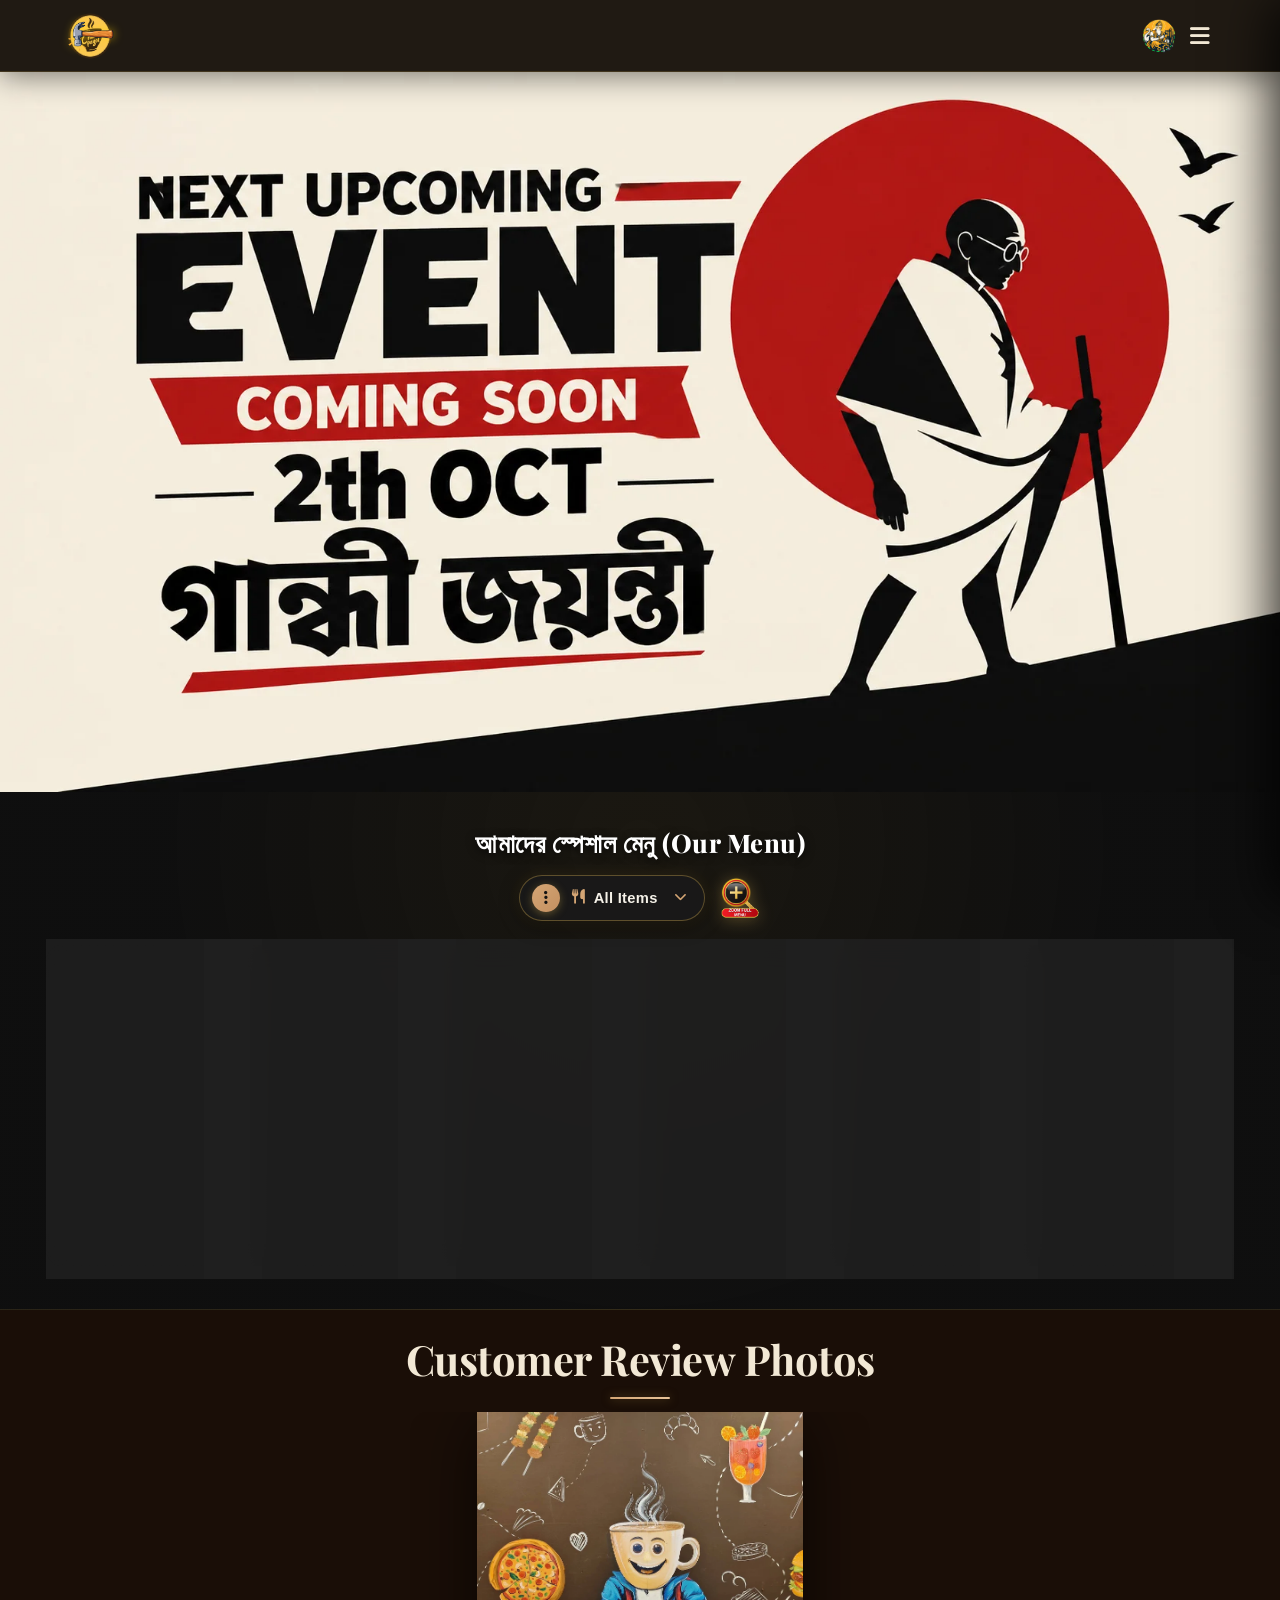
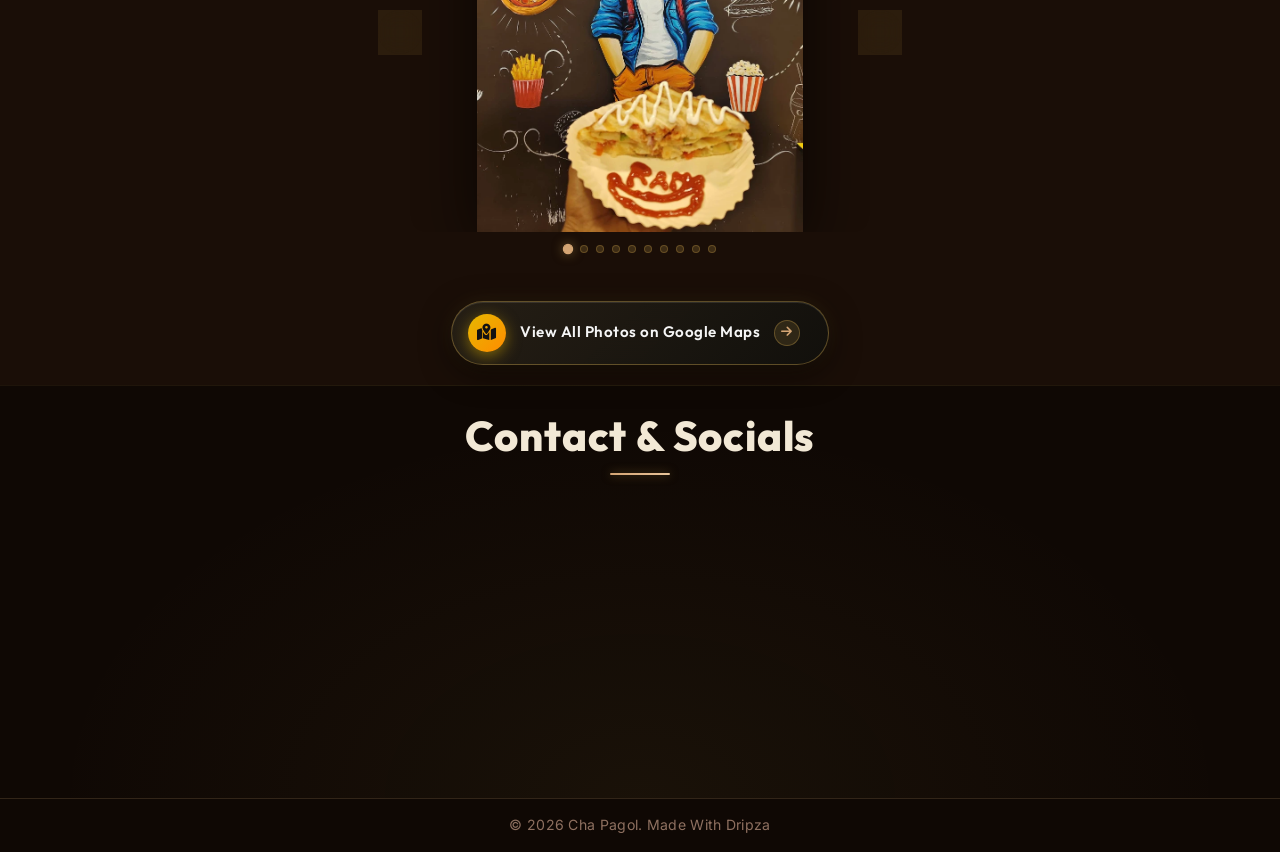
==== index.html @ ddce0d42 "Add clear search button in menu popup" ====
﻿<!DOCTYPE html>
<html lang="bn">
<head>
    <meta charset="UTF-8">
    <meta name="viewport" content="width=device-width, initial-scale=1.0">
    <title>Cha Pagol</title>
    <link rel="icon" type="image/webp" href="assets/cha_pagol_logo.webp">
    <link href="https://fonts.googleapis.com/css2?family=Playfair+Display:wght@400;600;700;800&family=Outfit:wght@300;400;600;800&family=Inter:wght@300;400;500;600&display=swap" rel="stylesheet">
    <link rel="stylesheet" href="https://cdnjs.cloudflare.com/ajax/libs/font-awesome/6.4.0/css/all.min.css">
    <link rel="stylesheet" href="styles.css?v=1.3">
</head>
<body class="no-scroll">
    <!-- Preloader Screen -->
    <div id="preloader">
        <div class="preloader-content">
            <h1 class="preloader-title">Welcome to <br><span class="highlight">Cha Pagol</span></h1>
            <div class="preloader-loader">
                <div class="loader-bar"></div>
            </div>
        </div>
    </div>
    <!-- Navbar -->
    <nav class="navbar">
        <div class="logo-container">
            <img src="assets/cha_pagol_logo.webp" alt="Cha Pagol Logo" class="logo-brand-img">
            <div class="logo-text-wrapper">
                <span class="animated-football-header" title="Ganesh Chaturthi Special">
                    <img src="assets/ganesh_run_icon.webp" alt="Ganesh Run Icon" style="object-fit: contain; filter: drop-shadow(0 0 5px rgba(255, 215, 0, 0.6));">
                </span>
                <span class="logo-text">Cha Pagol</span>
            </div>
        </div>
        <span class="rath-yatra-header-text">শুভ বিশ্বকর্মা পূজা!</span>
        <ul class="nav-links">
            <li><a href="#home">Home</a></li>
            <li><a href="#menu">Menu</a></li>
            <li><a href="#reviews">Reviews</a></li>
            <li><a href="#contact">Contact</a></li>
        </ul>
        <div class="navbar-actions">
            <!-- Rakhi Purnima Button for Poster -->
            <button class="fifa-btn" id="open-promo-modal-direct-btn" title="Show Ganesh Chaturthi Special Poster">
                <div class="fifa-container">
                    <div class="fifa-magic-ring"></div>
                    <img src="assets/ganesh_icon.webp" alt="Ganesh Special" class="fifa-svg" style="object-fit: contain;">
                </div>
            </button>
            
            <div class="hamburger">
                <i class="fas fa-bars"></i>
            </div>
        </div>
    </nav>

    <!-- Hero Section -->
    <section id="home" class="hero">
        <div class="hero-bg banner-box">
            <img src="assets/aj_restaurant_banner_1.webp" alt="AJ Restaurant & Cafe Banner" class="active">
            <img src="assets/hero_banner_1.webp" alt="Cha Pagol Banner 1">
            <img src="assets/hero_banner_2.webp" alt="Cha Pagol Banner 2">
            <div class="overlay"></div>
        </div>
        <!-- Click/Hover Zones for Banner Control -->
        <div class="hero-nav-zone left-zone" title="Previous Image"></div>
        <div class="hero-nav-zone right-zone" title="Next Image"></div>
    </section>

                <!-- Digital Restaurant Menu Section -->
    <section id="menu" class="main-menu-section">
        <div class="menu-header-wrapper">
            <div class="menu-eyebrow-container">
                <span class="menu-eyebrow">আমাদের স্পেশাল মেনু (Our Menu)</span>
            </div>
        </div>

        <!-- Menu Category Filter Tabs -->
                <!-- Menu Category Filter Dropdown (Three-Dot Filter Menu) -->
        <!-- Menu Filter and Zoom Controls Row -->
        <div class="menu-filter-controls-row">
            <div class="menu-filter-dropdown-wrapper" id="main-menu-filter-dropdown-wrapper">
            <button type="button" class="menu-filter-dots-btn" id="main-menu-filter-dots-btn" aria-expanded="false" aria-haspopup="true" title="Filter Menu">
                <span class="three-dots-icon-box">
                    <i class="fas fa-ellipsis-v"></i>
                </span>
                <span class="current-filter-label" id="main-current-filter-label">
                    <i class="fas fa-utensils"></i>
                    <span>All Items</span>
                </span>
                <i class="fas fa-chevron-down filter-dropdown-arrow"></i>
            </button>

            <!-- Dropdown List of Category Filter Options -->
            <div class="menu-filter-dropdown-menu" id="main-menu-filter-dropdown-menu">
                <div class="menu-filter-dropdown-header">
                    <span><i class="fas fa-filter"></i> Filter Category</span>
                </div>
                <div class="menu-filter-dropdown-list">
                    <button type="button" class="menu-tab-btn active" data-category="all">
                        <span class="tab-btn-content">
                            <i class="fas fa-utensils tab-icon"></i>
                            <span class="tab-title">All Items</span>
                        </span>
                        <i class="fas fa-check active-indicator-icon"></i>
                    </button>
                    <button type="button" class="menu-tab-btn" data-category="thali">
                        <span class="tab-btn-content">
                            <i class="fas fa-bowl-rice tab-icon"></i>
                            <span class="tab-title">Bengali Thali</span>
                        </span>
                        <i class="fas fa-check active-indicator-icon"></i>
                    </button>
                    <button type="button" class="menu-tab-btn" data-category="snacks">
                        <span class="tab-btn-content">
                            <i class="fas fa-burger tab-icon"></i>
                            <span class="tab-title">Breakfast & Snacks</span>
                        </span>
                        <i class="fas fa-check active-indicator-icon"></i>
                    </button>
                    <button type="button" class="menu-tab-btn" data-category="beverages">
                        <span class="tab-btn-content">
                            <i class="fas fa-mug-hot tab-icon"></i>
                            <span class="tab-title">Tea & Coffee</span>
                        </span>
                        <i class="fas fa-check active-indicator-icon"></i>
                    </button>
                    <button type="button" class="menu-tab-btn" data-category="extras">
                        <span class="tab-btn-content">
                            <i class="fas fa-plate-wheat tab-icon"></i>
                            <span class="tab-title">Sides & Extras</span>
                        </span>
                        <i class="fas fa-check active-indicator-icon"></i>
                    </button>
                </div>
            </div>
        </div>

            <!-- Zoom Full Menu Button on Right Side of Filter -->
            <button type="button" class="menu-zoom-img-btn" id="open-full-menu-modal-btn" title="Open Complete Menu Card (সম্পূর্ণ মেনু)">
                    <img src="assets/zoom_full_menu_icon.webp" alt="Zoom Full Menu" class="zoom-full-menu-img">
                </button>
        </div>
        

        <!-- Menu Cards Horizontal Side-Scroll Wrapper -->
        <div class="main-menu-scroll-wrapper">
            <div class="main-menu-scroll-track" id="main-restaurant-menu-scroll">
                
                <!-- 1. Chicken Thali -->
                <div class="food-menu-card" data-category="thali">
                    <div class="food-card-badge bestseller">Bestseller</div>
                    <div class="food-card-img-box">
                        <img src="assets/menu_chicken_thali.webp" alt="Chicken Thali" loading="lazy">
                    </div>
                    <div class="food-card-body">
                        <h3 class="food-title">Chicken Thali</h3>
                        <span class="bengali-title">চিকেন থালি</span>
                        <span class="food-price">₹199</span>
                        <a href="https://wa.me/918918125567?text=Hi%20Cha%20Pagol,%20I%20want%20to%20order%20Chicken%20Thali%20(₹199)" target="_blank" class="food-order-btn">
                            <i class="fab fa-whatsapp"></i> Order
                        </a>
                    </div>
                </div>

                <!-- 2. Fish Thali -->
                <div class="food-menu-card" data-category="thali">
                    <div class="food-card-badge popular">Popular</div>
                    <div class="food-card-img-box">
                        <img src="assets/menu_fish_thali.webp" alt="Fish Thali" loading="lazy">
                    </div>
                    <div class="food-card-body">
                        <h3 class="food-title">Fish Thali</h3>
                        <span class="bengali-title">মাছ থালি</span>
                        <span class="food-price">₹180</span>
                        <a href="https://wa.me/918918125567?text=Hi%20Cha%20Pagol,%20I%20want%20to%20order%20Fish%20Thali%20(₹180)" target="_blank" class="food-order-btn">
                            <i class="fab fa-whatsapp"></i> Order
                        </a>
                    </div>
                </div>

                <!-- 3. Egg Thali -->
                <div class="food-menu-card" data-category="thali">
                    <div class="food-card-badge special">Favorite</div>
                    <div class="food-card-img-box">
                        <img src="assets/menu_egg_thali.webp" alt="Egg Thali" loading="lazy">
                    </div>
                    <div class="food-card-body">
                        <h3 class="food-title">Egg Thali</h3>
                        <span class="bengali-title">ডিম থালি</span>
                        <span class="food-price">₹160</span>
                        <a href="https://wa.me/918918125567?text=Hi%20Cha%20Pagol,%20I%20want%20to%20order%20Egg%20Thali%20(₹160)" target="_blank" class="food-order-btn">
                            <i class="fab fa-whatsapp"></i> Order
                        </a>
                    </div>
                </div>

                <!-- 4. Veg Thali -->
                <div class="food-menu-card" data-category="thali">
                    <div class="food-card-badge pure-veg">Pure Veg</div>
                    <div class="food-card-img-box">
                        <img src="assets/menu_veg_thali.webp" alt="Veg Thali" loading="lazy">
                    </div>
                    <div class="food-card-body">
                        <h3 class="food-title">Veg Thali</h3>
                        <span class="bengali-title">ভেজ থালি</span>
                        <span class="food-price">₹140</span>
                        <a href="https://wa.me/918918125567?text=Hi%20Cha%20Pagol,%20I%20want%20to%20order%20Veg%20Thali%20(₹140)" target="_blank" class="food-order-btn">
                            <i class="fab fa-whatsapp"></i> Order
                        </a>
                    </div>
                </div>

                <!-- 5. Butter Dal Fry -->
                <div class="food-menu-card" data-category="extras">
                    <div class="food-card-badge chef">Chef Special</div>
                    <div class="food-card-img-box">
                        <img src="assets/menu_butter_dal_fry.webp" alt="Butter Dal Fry" loading="lazy">
                    </div>
                    <div class="food-card-body">
                        <h3 class="food-title">Butter Dal Fry</h3>
                        <span class="bengali-title">বাটার ডাল ফ্রাই</span>
                        <span class="food-price">₹150</span>
                        <a href="https://wa.me/918918125567?text=Hi%20Cha%20Pagol,%20I%20want%20to%20order%20Butter%20Dal%20Fry%20(₹150)" target="_blank" class="food-order-btn">
                            <i class="fab fa-whatsapp"></i> Order
                        </a>
                    </div>
                </div>

                <!-- 6. Chicken Nuggets -->
                <div class="food-menu-card" data-category="snacks">
                    <div class="food-card-badge popular">6 Pcs</div>
                    <div class="food-card-img-box">
                        <img src="assets/menu_chicken_nuggets.webp" alt="Chicken Nuggets" loading="lazy">
                    </div>
                    <div class="food-card-body">
                        <h3 class="food-title">Chicken Nuggets</h3>
                        <span class="bengali-title">চিকেন নাগেটস (6P)</span>
                        <span class="food-price">₹200</span>
                        <a href="https://wa.me/918918125567?text=Hi%20Cha%20Pagol,%20I%20want%20to%20order%20Chicken%20Nuggets%20(₹200)" target="_blank" class="food-order-btn">
                            <i class="fab fa-whatsapp"></i> Order
                        </a>
                    </div>
                </div>

                <!-- 7. Aloo Tikki -->
                <div class="food-menu-card" data-category="snacks">
                    <div class="food-card-badge pure-veg">Big Size</div>
                    <div class="food-card-img-box">
                        <img src="assets/menu_aloo_tikki.webp" alt="Aloo Tikki Big Size" loading="lazy">
                    </div>
                    <div class="food-card-body">
                        <h3 class="food-title">Aloo Tikki 6P</h3>
                        <span class="bengali-title">আলু টিক্কি (6P)</span>
                        <span class="food-price">₹180</span>
                        <a href="https://wa.me/918918125567?text=Hi%20Cha%20Pagol,%20I%20want%20to%20order%20Aloo%20Tikki%20(₹180)" target="_blank" class="food-order-btn">
                            <i class="fab fa-whatsapp"></i> Order
                        </a>
                    </div>
                </div>

                <!-- 8. Egg Maggie -->
                <div class="food-menu-card" data-category="snacks">
                    <div class="food-card-badge popular">Hot</div>
                    <div class="food-card-img-box">
                        <img src="assets/menu_egg_maggie.webp" alt="Egg Maggie" loading="lazy">
                    </div>
                    <div class="food-card-body">
                        <h3 class="food-title">Egg Maggie</h3>
                        <span class="bengali-title">এগ ম্যাগি</span>
                        <span class="food-price">₹80</span>
                        <a href="https://wa.me/918918125567?text=Hi%20Cha%20Pagol,%20I%20want%20to%20order%20Egg%20Maggie%20(₹80)" target="_blank" class="food-order-btn">
                            <i class="fab fa-whatsapp"></i> Order
                        </a>
                    </div>
                </div>

                <!-- 9. Veg Maggie -->
                <div class="food-menu-card" data-category="snacks">
                    <div class="food-card-badge pure-veg">Veg</div>
                    <div class="food-card-img-box">
                        <img src="assets/menu_egg_maggie.webp" alt="Veg Maggie" loading="lazy">
                    </div>
                    <div class="food-card-body">
                        <h3 class="food-title">Veg Maggie</h3>
                        <span class="bengali-title">ভেজ ম্যাগি</span>
                        <span class="food-price">₹60</span>
                        <a href="https://wa.me/918918125567?text=Hi%20Cha%20Pagol,%20I%20want%20to%20order%20Veg%20Maggie%20(₹60)" target="_blank" class="food-order-btn">
                            <i class="fab fa-whatsapp"></i> Order
                        </a>
                    </div>
                </div>

                <!-- 10. Bread Omelette -->
                <div class="food-menu-card" data-category="snacks">
                    <div class="food-card-badge special">Breakfast</div>
                    <div class="food-card-img-box">
                        <img src="assets/menu6.webp" alt="Bread Omelette Jam Butter" loading="lazy">
                    </div>
                    <div class="food-card-body">
                        <h3 class="food-title">Bread Omelette</h3>
                        <span class="bengali-title">ব্রেড ওমলেট / জ্যাম</span>
                        <span class="food-price">₹60</span>
                        <a href="https://wa.me/918918125567?text=Hi%20Cha%20Pagol,%20I%20want%20to%20order%20Bread%20Omelette%20(₹60)" target="_blank" class="food-order-btn">
                            <i class="fab fa-whatsapp"></i> Order
                        </a>
                    </div>
                </div>

                <!-- 11. Chai & Coffee -->
                <div class="food-menu-card" data-category="beverages">
                    <div class="food-card-badge special">Hot</div>
                    <div class="food-card-img-box">
                        <img src="assets/menu_tea_coffee.webp" alt="Coffee" loading="lazy">
                    </div>
                    <div class="food-card-body">
                        <h3 class="food-title">Milk / Black Coffee</h3>
                        <span class="bengali-title">কফি (Min 2 Cup)</span>
                        <span class="food-price">₹50</span>
                        <a href="https://wa.me/918918125567?text=Hi%20Cha%20Pagol,%20I%20want%20to%20order%20Coffee" target="_blank" class="food-order-btn">
                            <i class="fab fa-whatsapp"></i> Order
                        </a>
                    </div>
                </div>

                <!-- 12. Milk / Black Tea -->
                <div class="food-menu-card" data-category="beverages">
                    <div class="food-card-badge bestseller">Chai</div>
                    <div class="food-card-img-box">
                        <img src="assets/menu_tea_coffee.webp" alt="Tea" loading="lazy">
                    </div>
                    <div class="food-card-body">
                        <h3 class="food-title">Black / Milk Tea</h3>
                        <span class="bengali-title">চা (Min 2 Cup)</span>
                        <span class="food-price">₹25</span>
                        <a href="https://wa.me/918918125567?text=Hi%20Cha%20Pagol,%20I%20want%20to%20order%20Tea" target="_blank" class="food-order-btn">
                            <i class="fab fa-whatsapp"></i> Order
                        </a>
                    </div>
                </div>

                <!-- 13. Green Tea -->
                <div class="food-menu-card" data-category="beverages">
                    <div class="food-card-badge pure-veg">Healthy</div>
                    <div class="food-card-img-box">
                        <img src="assets/menu_tea_coffee.webp" alt="Green Tea" loading="lazy">
                    </div>
                    <div class="food-card-body">
                        <h3 class="food-title">Green Tea</h3>
                        <span class="bengali-title">গ্রিন টি (Min 2 Cup)</span>
                        <span class="food-price">₹40</span>
                        <a href="https://wa.me/918918125567?text=Hi%20Cha%20Pagol,%20I%20want%20to%20order%20Green%20Tea" target="_blank" class="food-order-btn">
                            <i class="fab fa-whatsapp"></i> Order
                        </a>
                    </div>
                </div>

                <!-- 14. Extra Chicken 4P -->
                <div class="food-menu-card" data-category="extras">
                    <div class="food-card-badge popular">4 Pcs</div>
                    <div class="food-card-img-box">
                        <img src="assets/menu_chicken_thali.webp" alt="Extra Chicken" loading="lazy">
                    </div>
                    <div class="food-card-body">
                        <h3 class="food-title">Extra Chicken (4P)</h3>
                        <span class="bengali-title">চিকেন কারি (4P)</span>
                        <span class="food-price">₹180</span>
                        <a href="https://wa.me/918918125567?text=Hi%20Cha%20Pagol,%20I%20want%20to%20order%20Extra%20Chicken%204P%20(₹180)" target="_blank" class="food-order-btn">
                            <i class="fab fa-whatsapp"></i> Order
                        </a>
                    </div>
                </div>

                <!-- 15. Extra Mutton 1P -->
                <div class="food-menu-card" data-category="extras">
                    <div class="food-card-badge special">Special</div>
                    <div class="food-card-img-box">
                        <img src="assets/menu3.webp" alt="Extra Mutton" loading="lazy">
                    </div>
                    <div class="food-card-body">
                        <h3 class="food-title">Extra Mutton (1P)</h3>
                        <span class="bengali-title">মটন (স্পেশাল অর্ডার)</span>
                        <span class="food-price">₹80</span>
                        <a href="https://wa.me/918918125567?text=Hi%20Cha%20Pagol,%20I%20want%20to%20order%20Extra%20Mutton%20(₹80)" target="_blank" class="food-order-btn">
                            <i class="fab fa-whatsapp"></i> Order
                        </a>
                    </div>
                </div>

                <!-- 16. Extra Fish 1P -->
                <div class="food-menu-card" data-category="extras">
                    <div class="food-card-badge popular">1 Pc</div>
                    <div class="food-card-img-box">
                        <img src="assets/menu_fish_thali.webp" alt="Extra Fish" loading="lazy">
                    </div>
                    <div class="food-card-body">
                        <h3 class="food-title">Extra Fish (1P)</h3>
                        <span class="bengali-title">মাছ ১ পিস</span>
                        <span class="food-price">₹80</span>
                        <a href="https://wa.me/918918125567?text=Hi%20Cha%20Pagol,%20I%20want%20to%20order%20Extra%20Fish%20(₹80)" target="_blank" class="food-order-btn">
                            <i class="fab fa-whatsapp"></i> Order
                        </a>
                    </div>
                </div>

                <!-- 17. Green Salad -->
                <div class="food-menu-card" data-category="extras">
                    <div class="food-card-badge pure-veg">Fresh</div>
                    <div class="food-card-img-box">
                        <img src="assets/menu_veg_thali.webp" alt="Green Salad" loading="lazy">
                    </div>
                    <div class="food-card-body">
                        <h3 class="food-title">Green Salad</h3>
                        <span class="bengali-title">গ্রিন স্যালাড</span>
                        <span class="food-price">₹100</span>
                        <a href="https://wa.me/918918125567?text=Hi%20Cha%20Pagol,%20I%20want%20to%20order%20Green%20Salad%20(₹100)" target="_blank" class="food-order-btn">
                            <i class="fab fa-whatsapp"></i> Order
                        </a>
                    </div>
                </div>

                <!-- 18. Extra Egg (2P) -->
                <div class="food-menu-card" data-category="extras">
                    <div class="food-card-badge special">2 Pcs</div>
                    <div class="food-card-img-box">
                        <img src="assets/menu_egg_thali.webp" alt="Extra Egg 2P" loading="lazy">
                    </div>
                    <div class="food-card-body">
                        <h3 class="food-title">Extra Egg (2P)</h3>
                        <span class="bengali-title">ডিম (২ পিস)</span>
                        <span class="food-price">₹50</span>
                        <a href="https://wa.me/918918125567?text=Hi%20Cha%20Pagol,%20I%20want%20to%20order%20Extra%20Egg%202P%20(₹50)" target="_blank" class="food-order-btn">
                            <i class="fab fa-whatsapp"></i> Order
                        </a>
                    </div>
                </div>

                <!-- 19. Extra Rice -->
                <div class="food-menu-card" data-category="extras">
                    <div class="food-card-badge popular">1 Plate</div>
                    <div class="food-card-img-box">
                        <img src="assets/menu_veg_thali.webp" alt="Extra Rice" loading="lazy">
                    </div>
                    <div class="food-card-body">
                        <h3 class="food-title">Extra Rice</h3>
                        <span class="bengali-title">এক্সট্রা ভাত</span>
                        <span class="food-price">₹50</span>
                        <a href="https://wa.me/918918125567?text=Hi%20Cha%20Pagol,%20I%20want%20to%20order%20Extra%20Rice%20(₹50)" target="_blank" class="food-order-btn">
                            <i class="fab fa-whatsapp"></i> Order
                        </a>
                    </div>
                </div>

                <!-- 20. Extra Misti / Papad / Roti -->
                <div class="food-menu-card" data-category="extras">
                    <div class="food-card-badge pure-veg">Per Pc</div>
                    <div class="food-card-img-box">
                        <img src="assets/menu2.webp" alt="Extra Misti Papad Roti" loading="lazy">
                    </div>
                    <div class="food-card-body">
                        <h3 class="food-title">Extra Misti / Papad / Roti</h3>
                        <span class="bengali-title">মিষ্টি / পাঁপড় / রুটি</span>
                        <span class="food-price">₹10</span>
                        <a href="https://wa.me/918918125567?text=Hi%20Cha%20Pagol,%20I%20want%20to%20order%20Extra%20Misti%20Papad%20Roti%20(₹10)" target="_blank" class="food-order-btn">
                            <i class="fab fa-whatsapp"></i> Order
                        </a>
                    </div>
                </div>

                <!-- 21. Extra Sabji / Dal / Vaji -->
                <div class="food-menu-card" data-category="extras">
                    <div class="food-card-badge pure-veg">Side Bowl</div>
                    <div class="food-card-img-box">
                        <img src="assets/menu_butter_dal_fry.webp" alt="Extra Sabji Dal Vaji" loading="lazy">
                    </div>
                    <div class="food-card-body">
                        <h3 class="food-title">Extra Sabji / Dal / Vaji</h3>
                        <span class="bengali-title">সবজি / ডাল / ভাজি</span>
                        <span class="food-price">₹30</span>
                        <a href="https://wa.me/918918125567?text=Hi%20Cha%20Pagol,%20I%20want%20to%20order%20Extra%20Sabji%20Dal%20Vaji%20(₹30)" target="_blank" class="food-order-btn">
                            <i class="fab fa-whatsapp"></i> Order
                        </a>
                    </div>
                </div>

                <!-- 18. Water Bottle -->
                <div class="food-menu-card" data-category="beverages">
                    <div class="food-card-badge pure-veg">Mineral</div>
                    <div class="food-card-img-box">
                        <img src="assets/menu5.webp" alt="Water Bottle" loading="lazy">
                    </div>
                    <div class="food-card-body">
                        <h3 class="food-title">Water Bottle</h3>
                        <span class="bengali-title">জল 1L / 2L</span>
                        <span class="food-price">₹20 / ₹30</span>
                        <a href="https://wa.me/918918125567?text=Hi%20Cha%20Pagol,%20I%20want%20to%20order%20Water%20Bottle" target="_blank" class="food-order-btn">
                            <i class="fab fa-whatsapp"></i> Order
                        </a>
                    </div>
                </div>

            </div>
        </div>
    </section>

    <!-- Reviews Section (Photo Gallery) -->
    <section id="reviews" class="reviews-section">
        <h2 class="section-title">Customer Review Photos</h2>
        <div class="reviews-slider-container">
            <div class="reviews-slider">
                <div class="review-slide active">
                    <img src="assets/review_1.webp" alt="Customer Review 1">
                </div>
                <div class="review-slide">
                    <img src="assets/review_2.webp" alt="Customer Review 2">
                </div>
                <div class="review-slide">
                    <img src="assets/review_3.webp" alt="Customer Review 3">
                </div>
                <div class="review-slide">
                    <img src="assets/review_4.webp" alt="Customer Review 4">
                </div>
                <div class="review-slide">
                    <img src="assets/review_5.webp" alt="Customer Review 5">
                </div>
                <div class="review-slide">
                    <img src="assets/review_6.webp" alt="Customer Review 6">
                </div>
                <div class="review-slide">
                    <img src="assets/review_7.webp" alt="Customer Review 7">
                </div>
                <div class="review-slide">
                    <img src="assets/review_8.webp" alt="Customer Review 8">
                </div>
                <div class="review-slide">
                    <img src="assets/review_9.webp" alt="Customer Review 9">
                </div>
                <div class="review-slide">
                    <img src="assets/review_10.webp" alt="Customer Review 10">
                </div>
            </div>
            
            <!-- Slider Controls -->
            <button class="slider-btn prev-btn"><i class="fas fa-chevron-left"></i></button>
            <button class="slider-btn next-btn"><i class="fas fa-chevron-right"></i></button>
            
            <!-- Slider Dots -->
            <div class="slider-dots">
                <span class="dot active" data-index="0"></span>
                <span class="dot" data-index="1"></span>
                <span class="dot" data-index="2"></span>
                <span class="dot" data-index="3"></span>
                <span class="dot" data-index="4"></span>
                <span class="dot" data-index="5"></span>
                <span class="dot" data-index="6"></span>
                <span class="dot" data-index="7"></span>
                <span class="dot" data-index="8"></span>
                <span class="dot" data-index="9"></span>
            </div>
        </div>
        <div style="text-align: center; margin-top: 3rem;">
            <div class="reviews-cta-wrapper">
            <a href="https://maps.app.goo.gl/eokDcWnjVRohVHCb8" target="_blank" class="modern-maps-btn" title="Open Google Maps Gallery">
                <span class="maps-icon-badge"><i class="fas fa-map-marked-alt"></i></span>
                <span class="maps-btn-text">View All Photos on Google Maps</span>
                <span class="maps-arrow-circle"><i class="fas fa-arrow-right"></i></span>
            </a>
        </div>
        </div>
    </section>

    <!-- Contact & Footer -->
    <section id="contact" class="contact-section">
        <h2 class="section-title">Contact & Socials</h2>
        <div class="contact-container glassmorphism">
            <div class="contact-info">
                <h2>Visit Us</h2>
                <div class="info-item">
                    <a href="https://maps.app.goo.gl/2a2xyUGqzt3hMqpT8" target="_blank" style="color: inherit; text-decoration: none; display: flex; align-items: center; gap: 15px;">
                        <i class="fas fa-map-marker-alt"></i>
                        <p>C969+6J8, Harisava Para, Nabadwip, West Bengal 741302</p>
                    </a>
                </div>
                <div class="info-item">
                    <a href="tel:+918918125567" style="color: inherit; text-decoration: none; display: flex; align-items: center; gap: 15px;">
                        <i class="fas fa-phone-alt"></i>
                        <p>+91 8918125567</p>
                    </a>
                </div>
                <div class="info-item">
                    <a href="mailto:hello@chapagol.com" style="color: inherit; text-decoration: none; display: flex; align-items: center; gap: 15px;">
                        <i class="fas fa-envelope"></i>
                        <p>hello@chapagol.com</p>
                    </a>
                </div>
            </div>
            <div class="social-links">
                <h2>Follow Us</h2>
                <div class="social-icons">
                    <a href="#" class="social-icon"><i class="fab fa-instagram"></i></a>
                    <a href="#" class="social-icon"><i class="fab fa-facebook-f"></i></a>
                    <a href="#" class="social-icon"><i class="fab fa-youtube"></i></a>
                    <a href="https://wa.me/918918125567" target="_blank" class="social-icon"><i class="fab fa-whatsapp"></i></a>
                    <a href="https://maps.app.goo.gl/2a2xyUGqzt3hMqpT8" target="_blank" class="social-icon"><i class="fas fa-map-marker-alt"></i></a>
                </div>
            </div>
        </div>
    </section>

    <footer>
        <p>&copy; 2026 Cha Pagol. Made With Dripza</p>
    </footer>



    <!-- Full Menu Interactive Modal -->
    <div class="full-menu-modal" id="full-menu-modal" aria-hidden="true">
        <div class="full-menu-modal-overlay" id="full-menu-modal-overlay"></div>
        <div class="full-menu-modal-container">
            <!-- Modal Sticky Top Header Container (Header + Hero Title + Search + Category Tabs) -->
            <div class="full-menu-modal-top-section">
                <!-- Modal Header -->
                <div class="full-menu-modal-header">
                    <div class="full-menu-modal-header-left">
                        <button class="menu-modal-close-btn" id="close-full-menu-modal-btn" aria-label="Close Full Menu">
                            <i class="fas fa-arrow-left"></i> <span>Back</span>
                        </button>
                        <div class="full-menu-modal-title">
                            Cha Pagol
                        </div>
                    </div>
                    <div class="full-menu-modal-header-right">
                        <a href="#modal-order-timings" class="menu-modal-timing-btn" id="modal-timing-btn" title="Order Timings">
                            <i class="fas fa-clock"></i> <span>Timings</span>
                        </a>
                        <a href="tel:918918125567" class="menu-modal-call-btn">
                            <i class="fas fa-phone-alt"></i> <span>918918125567</span>
                        </a>
                        <button class="menu-modal-close-icon-btn" id="close-full-menu-icon-btn" aria-label="Close">
                            <i class="fas fa-times"></i>
                        </button>
                    </div>
                </div>

                <!-- Modal Hero Header -->
                <div class="full-menu-hero">
                    <h1>Complete Menu Card <span class="bengali-heading">আমাদের সম্পূর্ণ ডিজিটাল মেনু</span></h1>
                </div>

                <!-- Search Bar & Category Filter Tabs -->
                <div class="menu-control-bar">
                    

                    <!-- Modal Category Filter Dropdown (Three-Dot Filter Menu) -->
                    <div class="menu-filter-dropdown-wrapper" id="modal-menu-filter-dropdown-wrapper">
            <button type="button" class="menu-filter-dots-btn" id="modal-menu-filter-dots-btn" aria-expanded="false" aria-haspopup="true" title="Filter Menu">
                <span class="three-dots-icon-box">
                    <i class="fas fa-ellipsis-v"></i>
                </span>
                <span class="current-filter-label" id="modal-current-filter-label">
                    <i class="fas fa-utensils"></i>
                    <span>All Items</span>
                </span>
                <i class="fas fa-chevron-down filter-dropdown-arrow"></i>
            </button>

            <!-- Dropdown List of Category Filter Options -->
            <div class="menu-filter-dropdown-menu" id="modal-menu-filter-dropdown-menu">
                <div class="menu-filter-dropdown-header">
                    <span><i class="fas fa-filter"></i> Filter Category</span>
                </div>
                <div class="menu-filter-dropdown-list">
                    <button type="button" class="menu-tab-btn active" data-category="all">
                        <span class="tab-btn-content">
                            <i class="fas fa-utensils tab-icon"></i>
                            <span class="tab-title">All Items</span>
                        </span>
                        <i class="fas fa-check active-indicator-icon"></i>
                    </button>
                    <button type="button" class="menu-tab-btn" data-category="thali">
                        <span class="tab-btn-content">
                            <i class="fas fa-bowl-rice tab-icon"></i>
                            <span class="tab-title">Bengali Thali</span>
                        </span>
                        <i class="fas fa-check active-indicator-icon"></i>
                    </button>
                    <button type="button" class="menu-tab-btn" data-category="snacks">
                        <span class="tab-btn-content">
                            <i class="fas fa-burger tab-icon"></i>
                            <span class="tab-title">Breakfast & Snacks</span>
                        </span>
                        <i class="fas fa-check active-indicator-icon"></i>
                    </button>
                    <button type="button" class="menu-tab-btn" data-category="beverages">
                        <span class="tab-btn-content">
                            <i class="fas fa-mug-hot tab-icon"></i>
                            <span class="tab-title">Tea & Coffee</span>
                        </span>
                        <i class="fas fa-check active-indicator-icon"></i>
                    </button>
                    <button type="button" class="menu-tab-btn" data-category="extras">
                        <span class="tab-btn-content">
                            <i class="fas fa-plate-wheat tab-icon"></i>
                            <span class="tab-title">Sides & Extras</span>
                        </span>
                        <i class="fas fa-check active-indicator-icon"></i>
                    </button>
                </div>
            </div>
                </div>

                    <div class="search-box-wrapper">
                        <i class="fas fa-search"></i>
                        <input type="text" id="modal-menu-search-input" placeholder="খাবারের নাম লিখে খুঁজুন (Search dishes...)" autocomplete="off">
                        <button type="button" id="modal-menu-search-clear" class="search-clear-btn" aria-label="Clear search" title="à¦®à§à¦›à§‡ à¦«à§‡à¦²à§à¦¨ (Clear)">
                            <i class="fas fa-times"></i>
                        </button>
                    </div>
            </div>
            </div>

            <div class="full-menu-modal-body">
                <!-- Complete Menu Card Grid -->
                <div class="compact-menu-grid-container">
                    <div class="compact-grid" id="modal-full-menu-grid">

                        <!-- 1. Chicken Thali -->
                        <div class="food-menu-card" data-category="thali" data-keywords="chicken thali murgi murgir mangsho rice dal sabji thali">
                            <div class="food-card-badge bestseller">Bestseller</div>
                            <div class="food-card-img-box">
                                <img src="assets/menu_chicken_thali.webp" alt="Chicken Thali" loading="lazy">
                            </div>
                            <div class="food-card-body">
                                <h3 class="food-title">Chicken Thali</h3>
                                <span class="bengali-title">চিকেন থালি</span>
                                <span class="food-price">₹199</span>
                                <a href="https://wa.me/918918125567?text=Hi%20Cha%20Pagol,%20I%20want%20to%20order%20Chicken%20Thali%20(₹199)" target="_blank" class="food-order-btn">
                                    <i class="fab fa-whatsapp"></i> Order
                                </a>
                            </div>
                        </div>

                        <!-- 2. Fish Thali -->
                        <div class="food-menu-card" data-category="thali" data-keywords="fish thali macher thali mach jhol rui katla rice dal thali">
                            <div class="food-card-badge popular">Popular</div>
                            <div class="food-card-img-box">
                                <img src="assets/menu_fish_thali.webp" alt="Fish Thali" loading="lazy">
                            </div>
                            <div class="food-card-body">
                                <h3 class="food-title">Fish Thali</h3>
                                <span class="bengali-title">মাছ থালি</span>
                                <span class="food-price">₹180</span>
                                <a href="https://wa.me/918918125567?text=Hi%20Cha%20Pagol,%20I%20want%20to%20order%20Fish%20Thali%20(₹180)" target="_blank" class="food-order-btn">
                                    <i class="fab fa-whatsapp"></i> Order
                                </a>
                            </div>
                        </div>

                        <!-- 3. Egg Thali -->
                        <div class="food-menu-card" data-category="thali" data-keywords="egg thali dimer thali dim kosha rice dal thali">
                            <div class="food-card-badge special">Favorite</div>
                            <div class="food-card-img-box">
                                <img src="assets/menu_egg_thali.webp" alt="Egg Thali" loading="lazy">
                            </div>
                            <div class="food-card-body">
                                <h3 class="food-title">Egg Thali</h3>
                                <span class="bengali-title">ডিম থালি</span>
                                <span class="food-price">₹160</span>
                                <a href="https://wa.me/918918125567?text=Hi%20Cha%20Pagol,%20I%20want%20to%20order%20Egg%20Thali%20(₹160)" target="_blank" class="food-order-btn">
                                    <i class="fab fa-whatsapp"></i> Order
                                </a>
                            </div>
                        </div>

                        <!-- 4. Veg Thali -->
                        <div class="food-menu-card" data-category="thali" data-keywords="veg thali niramish thali paneer dal sabji rice mishti doi">
                            <div class="food-card-badge pure-veg">Pure Veg</div>
                            <div class="food-card-img-box">
                                <img src="assets/menu_veg_thali.webp" alt="Veg Thali" loading="lazy">
                            </div>
                            <div class="food-card-body">
                                <h3 class="food-title">Veg Thali</h3>
                                <span class="bengali-title">ভেজ থালি</span>
                                <span class="food-price">₹140</span>
                                <a href="https://wa.me/918918125567?text=Hi%20Cha%20Pagol,%20I%20want%20to%20order%20Veg%20Thali%20(₹140)" target="_blank" class="food-order-btn">
                                    <i class="fab fa-whatsapp"></i> Order
                                </a>
                            </div>
                        </div>

                        <!-- 5. Butter Dal Fry -->
                        <div class="food-menu-card" data-category="extras" data-keywords="butter dal fry yellow dal tadka veg">
                            <div class="food-card-badge chef">Chef Special</div>
                            <div class="food-card-img-box">
                                <img src="assets/menu_butter_dal_fry.webp" alt="Butter Dal Fry" loading="lazy">
                            </div>
                            <div class="food-card-body">
                                <h3 class="food-title">Butter Dal Fry</h3>
                                <span class="bengali-title">বাটার ডাল ফ্রাই</span>
                                <span class="food-price">₹150</span>
                                <a href="https://wa.me/918918125567?text=Hi%20Cha%20Pagol,%20I%20want%20to%20order%20Butter%20Dal%20Fry%20(₹150)" target="_blank" class="food-order-btn">
                                    <i class="fab fa-whatsapp"></i> Order
                                </a>
                            </div>
                        </div>

                        <!-- 6. Chicken Nuggets (6P) -->
                        <div class="food-menu-card" data-category="snacks" data-keywords="chicken nuggets 6p fried snacks non-veg">
                            <div class="food-card-badge popular">6 Pcs</div>
                            <div class="food-card-img-box">
                                <img src="assets/menu_chicken_nuggets.webp" alt="Chicken Nuggets" loading="lazy">
                            </div>
                            <div class="food-card-body">
                                <h3 class="food-title">Chicken Nuggets</h3>
                                <span class="bengali-title">চিকেন নাগেটস (6P)</span>
                                <span class="food-price">₹200</span>
                                <a href="https://wa.me/918918125567?text=Hi%20Cha%20Pagol,%20I%20want%20to%20order%20Chicken%20Nuggets%20(₹200)" target="_blank" class="food-order-btn">
                                    <i class="fab fa-whatsapp"></i> Order
                                </a>
                            </div>
                        </div>

                        <!-- 7. Aloo Tikki Big Size (6P) -->
                        <div class="food-menu-card" data-category="snacks" data-keywords="aloo tikki potato cutlet snacks big size veg">
                            <div class="food-card-badge pure-veg">Big Size</div>
                            <div class="food-card-img-box">
                                <img src="assets/menu_aloo_tikki.webp" alt="Aloo Tikki Big Size" loading="lazy">
                            </div>
                            <div class="food-card-body">
                                <h3 class="food-title">Aloo Tikki 6P</h3>
                                <span class="bengali-title">আলু টিক্কি (6P)</span>
                                <span class="food-price">₹180</span>
                                <a href="https://wa.me/918918125567?text=Hi%20Cha%20Pagol,%20I%20want%20to%20order%20Aloo%20Tikki%20(₹180)" target="_blank" class="food-order-btn">
                                    <i class="fab fa-whatsapp"></i> Order
                                </a>
                            </div>
                        </div>

                        <!-- 8. Egg Maggie -->
                        <div class="food-menu-card" data-category="snacks" data-keywords="egg maggie noodles masala snacks">
                            <div class="food-card-badge popular">Hot</div>
                            <div class="food-card-img-box">
                                <img src="assets/menu_egg_maggie.webp" alt="Egg Maggie" loading="lazy">
                            </div>
                            <div class="food-card-body">
                                <h3 class="food-title">Egg Maggie</h3>
                                <span class="bengali-title">এগ ম্যাগি</span>
                                <span class="food-price">₹80</span>
                                <a href="https://wa.me/918918125567?text=Hi%20Cha%20Pagol,%20I%20want%20to%20order%20Egg%20Maggie%20(₹80)" target="_blank" class="food-order-btn">
                                    <i class="fab fa-whatsapp"></i> Order
                                </a>
                            </div>
                        </div>

                        <!-- 9. Veg Maggie -->
                        <div class="food-menu-card" data-category="snacks" data-keywords="veg maggie masala noodles snacks vegetarian">
                            <div class="food-card-badge pure-veg">Veg</div>
                            <div class="food-card-img-box">
                                <img src="assets/menu_egg_maggie.webp" alt="Veg Maggie" loading="lazy">
                            </div>
                            <div class="food-card-body">
                                <h3 class="food-title">Veg Maggie</h3>
                                <span class="bengali-title">ভেজ ম্যাগি</span>
                                <span class="food-price">₹60</span>
                                <a href="https://wa.me/918918125567?text=Hi%20Cha%20Pagol,%20I%20want%20to%20order%20Veg%20Maggie%20(₹60)" target="_blank" class="food-order-btn">
                                    <i class="fab fa-whatsapp"></i> Order
                                </a>
                            </div>
                        </div>

                        <!-- 10. Bread Omelette / Jam / Butter -->
                        <div class="food-menu-card" data-category="snacks" data-keywords="bread omelette jam butter breakfast toast egg">
                            <div class="food-card-badge special">Breakfast</div>
                            <div class="food-card-img-box">
                                <img src="assets/menu6.webp" alt="Bread Omelette Jam Butter" loading="lazy">
                            </div>
                            <div class="food-card-body">
                                <h3 class="food-title">Bread Omelette</h3>
                                <span class="bengali-title">ব্রেড ওমলেট / জ্যাম</span>
                                <span class="food-price">₹60</span>
                                <a href="https://wa.me/918918125567?text=Hi%20Cha%20Pagol,%20I%20want%20to%20order%20Bread%20Omelette%20(₹60)" target="_blank" class="food-order-btn">
                                    <i class="fab fa-whatsapp"></i> Order
                                </a>
                            </div>
                        </div>

                        <!-- 11. Milk / Black Coffee -->
                        <div class="food-menu-card" data-category="beverages" data-keywords="coffee milk coffee black coffee hot drink beverages espresso">
                            <div class="food-card-badge special">Hot</div>
                            <div class="food-card-img-box">
                                <img src="assets/menu_tea_coffee.webp" alt="Milk and Black Coffee" loading="lazy">
                            </div>
                            <div class="food-card-body">
                                <h3 class="food-title">Milk / Black Coffee</h3>
                                <span class="bengali-title">কফি (Min 2 Cup)</span>
                                <span class="food-price">₹50</span>
                                <a href="https://wa.me/918918125567?text=Hi%20Cha%20Pagol,%20I%20want%20to%20order%20Coffee" target="_blank" class="food-order-btn">
                                    <i class="fab fa-whatsapp"></i> Order
                                </a>
                            </div>
                        </div>

                        <!-- 12. Black / Milk Tea -->
                        <div class="food-menu-card" data-category="beverages" data-keywords="tea chai milk tea black tea masala chai beverage">
                            <div class="food-card-badge bestseller">Chai</div>
                            <div class="food-card-img-box">
                                <img src="assets/menu_tea_coffee.webp" alt="Black and Milk Tea" loading="lazy">
                            </div>
                            <div class="food-card-body">
                                <h3 class="food-title">Black / Milk Tea</h3>
                                <span class="bengali-title">চা (Min 2 Cup)</span>
                                <span class="food-price">₹25</span>
                                <a href="https://wa.me/918918125567?text=Hi%20Cha%20Pagol,%20I%20want%20to%20order%20Tea" target="_blank" class="food-order-btn">
                                    <i class="fab fa-whatsapp"></i> Order
                                </a>
                            </div>
                        </div>

                        <!-- 13. Green Tea -->
                        <div class="food-menu-card" data-category="beverages" data-keywords="green tea healthy detox hot beverage">
                            <div class="food-card-badge pure-veg">Healthy</div>
                            <div class="food-card-img-box">
                                <img src="assets/menu_tea_coffee.webp" alt="Green Tea" loading="lazy">
                            </div>
                            <div class="food-card-body">
                                <h3 class="food-title">Green Tea</h3>
                                <span class="bengali-title">গ্রিন টি (Min 2 Cup)</span>
                                <span class="food-price">₹40</span>
                                <a href="https://wa.me/918918125567?text=Hi%20Cha%20Pagol,%20I%20want%20to%20order%20Green%20Tea" target="_blank" class="food-order-btn">
                                    <i class="fab fa-whatsapp"></i> Order
                                </a>
                            </div>
                        </div>

                        <!-- 14. Extra Chicken (4P) -->
                        <div class="food-menu-card" data-category="extras" data-keywords="extra chicken 4p murgir mangsho chicken curry side non-veg">
                            <div class="food-card-badge popular">4 Pcs</div>
                            <div class="food-card-img-box">
                                <img src="assets/menu_chicken_thali.webp" alt="Extra Chicken 4P" loading="lazy">
                            </div>
                            <div class="food-card-body">
                                <h3 class="food-title">Extra Chicken (4P)</h3>
                                <span class="bengali-title">চিকেন কারি (4P)</span>
                                <span class="food-price">₹180</span>
                                <a href="https://wa.me/918918125567?text=Hi%20Cha%20Pagol,%20I%20want%20to%20order%20Extra%20Chicken%204P%20(₹180)" target="_blank" class="food-order-btn">
                                    <i class="fab fa-whatsapp"></i> Order
                                </a>
                            </div>
                        </div>

                        <!-- 15. Extra Mutton (1P - Special Order) -->
                        <div class="food-menu-card" data-category="extras" data-keywords="extra mutton 1p khasi mangsho mutton kosha special non-veg">
                            <div class="food-card-badge special">Special</div>
                            <div class="food-card-img-box">
                                <img src="assets/menu3.webp" alt="Extra Mutton 1P" loading="lazy">
                            </div>
                            <div class="food-card-body">
                                <h3 class="food-title">Extra Mutton (1P)</h3>
                                <span class="bengali-title">মটন (স্পেশাল অর্ডার)</span>
                                <span class="food-price">₹80</span>
                                <a href="https://wa.me/918918125567?text=Hi%20Cha%20Pagol,%20I%20want%20to%20order%20Extra%20Mutton%20(₹80)" target="_blank" class="food-order-btn">
                                    <i class="fab fa-whatsapp"></i> Order
                                </a>
                            </div>
                        </div>

                        <!-- 16. Extra Fish (1P) -->
                        <div class="food-menu-card" data-category="extras" data-keywords="extra fish 1p macher jhol rui katla side non-veg">
                            <div class="food-card-badge popular">1 Pc</div>
                            <div class="food-card-img-box">
                                <img src="assets/menu_fish_thali.webp" alt="Extra Fish 1P" loading="lazy">
                            </div>
                            <div class="food-card-body">
                                <h3 class="food-title">Extra Fish (1P)</h3>
                                <span class="bengali-title">মাছ ১ পিস</span>
                                <span class="food-price">₹80</span>
                                <a href="https://wa.me/918918125567?text=Hi%20Cha%20Pagol,%20I%20want%20to%20order%20Extra%20Fish%20(₹80)" target="_blank" class="food-order-btn">
                                    <i class="fab fa-whatsapp"></i> Order
                                </a>
                            </div>
                        </div>

                        <!-- 17. Green Salad -->
                        <div class="food-menu-card" data-category="extras" data-keywords="green salad cucumber tomato onion lemon salad veg">
                            <div class="food-card-badge pure-veg">Fresh</div>
                            <div class="food-card-img-box">
                                <img src="assets/menu_veg_thali.webp" alt="Green Salad" loading="lazy">
                            </div>
                            <div class="food-card-body">
                                <h3 class="food-title">Green Salad</h3>
                                <span class="bengali-title">গ্রিন স্যালাড</span>
                                <span class="food-price">₹100</span>
                                <a href="https://wa.me/918918125567?text=Hi%20Cha%20Pagol,%20I%20want%20to%20order%20Green%20Salad%20(₹100)" target="_blank" class="food-order-btn">
                                    <i class="fab fa-whatsapp"></i> Order
                                </a>
                            </div>
                        </div>

                        <!-- 18. Extra Egg (2P) -->
                        <div class="food-menu-card" data-category="extras" data-keywords="extra egg 2p dim egg curry side non-veg">
                            <div class="food-card-badge special">2 Pcs</div>
                            <div class="food-card-img-box">
                                <img src="assets/menu_egg_thali.webp" alt="Extra Egg 2P" loading="lazy">
                            </div>
                            <div class="food-card-body">
                                <h3 class="food-title">Extra Egg (2P)</h3>
                                <span class="bengali-title">ডিম (২ পিস)</span>
                                <span class="food-price">₹50</span>
                                <a href="https://wa.me/918918125567?text=Hi%20Cha%20Pagol,%20I%20want%20to%20order%20Extra%20Egg%202P%20(₹50)" target="_blank" class="food-order-btn">
                                    <i class="fab fa-whatsapp"></i> Order
                                </a>
                            </div>
                        </div>

                        <!-- 19. Extra Rice -->
                        <div class="food-menu-card" data-category="extras" data-keywords="extra rice bhat rice portion veg side">
                            <div class="food-card-badge popular">1 Plate</div>
                            <div class="food-card-img-box">
                                <img src="assets/menu_veg_thali.webp" alt="Extra Rice" loading="lazy">
                            </div>
                            <div class="food-card-body">
                                <h3 class="food-title">Extra Rice</h3>
                                <span class="bengali-title">এক্সট্রা ভাত</span>
                                <span class="food-price">₹50</span>
                                <a href="https://wa.me/918918125567?text=Hi%20Cha%20Pagol,%20I%20want%20to%20order%20Extra%20Rice%20(₹50)" target="_blank" class="food-order-btn">
                                    <i class="fab fa-whatsapp"></i> Order
                                </a>
                            </div>
                        </div>

                        <!-- 20. Extra Misti / Papad / Roti -->
                        <div class="food-menu-card" data-category="extras" data-keywords="extra misti papad roti sweet flatbread side">
                            <div class="food-card-badge pure-veg">Per Pc</div>
                            <div class="food-card-img-box">
                                <img src="assets/menu2.webp" alt="Extra Misti Papad Roti" loading="lazy">
                            </div>
                            <div class="food-card-body">
                                <h3 class="food-title">Extra Misti / Papad / Roti</h3>
                                <span class="bengali-title">মিষ্টি / পাঁপড় / রুটি</span>
                                <span class="food-price">₹10</span>
                                <a href="https://wa.me/918918125567?text=Hi%20Cha%20Pagol,%20I%20want%20to%20order%20Extra%20Misti%20Papad%20Roti%20(₹10)" target="_blank" class="food-order-btn">
                                    <i class="fab fa-whatsapp"></i> Order
                                </a>
                            </div>
                        </div>

                        <!-- 21. Extra Sabji / Dal / Vaji -->
                        <div class="food-menu-card" data-category="extras" data-keywords="extra sabji dal vaji butter dal fry veg side">
                            <div class="food-card-badge pure-veg">Side Bowl</div>
                            <div class="food-card-img-box">
                                <img src="assets/menu_butter_dal_fry.webp" alt="Extra Sabji Dal Vaji" loading="lazy">
                            </div>
                            <div class="food-card-body">
                                <h3 class="food-title">Extra Sabji / Dal / Vaji</h3>
                                <span class="bengali-title">সবজি / ডাল / ভাজি</span>
                                <span class="food-price">₹30</span>
                                <a href="https://wa.me/918918125567?text=Hi%20Cha%20Pagol,%20I%20want%20to%20order%20Extra%20Sabji%20Dal%20Vaji%20(₹30)" target="_blank" class="food-order-btn">
                                    <i class="fab fa-whatsapp"></i> Order
                                </a>
                            </div>
                        </div>

                        <!-- 22. Packaged Water Bottle (1L / 2L) -->
                        <div class="food-menu-card" data-category="beverages" data-keywords="water bottle 1l 2l mineral water drink">
                            <div class="food-card-badge pure-veg">Mineral</div>
                            <div class="food-card-img-box">
                                <img src="assets/menu5.webp" alt="Packaged Water Bottle" loading="lazy">
                            </div>
                            <div class="food-card-body">
                                <h3 class="food-title">Water Bottle</h3>
                                <span class="bengali-title">জল 1L / 2L</span>
                                <span class="food-price">₹20 / ₹30</span>
                                <a href="https://wa.me/918918125567?text=Hi%20Cha%20Pagol,%20I%20want%20to%20order%20Water%20Bottle" target="_blank" class="food-order-btn">
                                    <i class="fab fa-whatsapp"></i> Order
                                </a>
                            </div>
                        </div>

                    </div>

                    <!-- No Results Fallback -->
                    <div id="modal-no-results-msg" style="display: none; text-align: center; padding: 40px 20px; color: #aaa;">
                        <i class="fas fa-search" style="font-size: 2.5rem; margin-bottom: 12px; display: block; color: var(--accent-gold);"></i>
                        <p>আপনার খোঁজা অনুযায়ী কোনো খাবার পাওয়া যায়নি। অন্য কিছু লিখে খুঁজুন।</p>
                    </div>
                </div>

                <!-- Order Timings Banner -->
                <div id="modal-order-timings" style="max-width: 1200px; margin: 35px auto 40px; padding: 0 15px;">
                    <div class="order-info-banner glassmorphism">
                        <div class="order-timing-card">
                            <div class="timing-icon"><i class="fas fa-clock"></i></div>
                            <div class="timing-details">
                                <h4>⏰ Order Timings (অর্ডার সময়সূচী)</h4>
                                <ul>
                                    <li><strong>☀️ Lunch:</strong> Any Time You're Hungry!</li>
                                    <li><strong>🌙 Dinner:</strong> Order 05:00 PM – 06:30 PM <span class="serve-time">(Serve: 9:30 PM – 10:00 PM)</span></li>
                                    <li><strong>🌅 Breakfast:</strong> Pre-order 09:00 PM – 10:00 PM <span class="serve-time">(Serve Next Morning: 8:30 AM)</span></li>
                                </ul>
                            </div>
                        </div>
                        
                        <div class="order-call-box">
                            <div class="call-badge">Direct Hotline</div>
                            <h3>Call or WhatsApp to Place Order</h3>
                            <a href="tel:918918125567" class="order-phone-link">
                                <i class="fas fa-phone-volume"></i> 918918125567
                            </a>
                            <div class="quick-action-btns">
                                <a href="tel:918918125567" class="direct-call-btn">
                                    <i class="fas fa-phone"></i> Call Now
                                </a>
                                <a href="https://wa.me/918918125567?text=Hello%20Cha%20Pagol,%20I%20want%20to%20place%20an%20order!" target="_blank" class="direct-wp-btn">
                                    <i class="fab fa-whatsapp"></i> WhatsApp Order
                                </a>
                            </div>
                        </div>
                    </div>
                </div>
            </div>
        </div>
    </div>

    

    <!-- Message Panel Overlay -->
    <div class="msg-panel-overlay" id="msg-panel-overlay"></div>

    <!-- Slide-out Message Panel -->
    <div class="msg-panel" id="msg-panel">
        <button class="close-msg-panel-btn" id="close-msg-panel-btn">&times;</button>
        <div class="msg-panel-header">
            <h2>Send a Message</h2>
            <p>We'd love to hear from you! Write to us and we'll save it to our sheet.</p>
        </div>
        <form id="msg-panel-form">
            <div class="form-group">
                <label for="msg-name">Your Name</label>
                <input type="text" id="msg-name" required placeholder="Enter your full name">
            </div>
            <div class="form-group">
                <label for="msg-email">Email or Phone</label>
                <input type="text" id="msg-email" required placeholder="Enter email or phone number">
            </div>
            <div class="form-group">
                <label for="msg-content">Message</label>
                <textarea id="msg-content" rows="5" required placeholder="Type your message here..."></textarea>
            </div>
            <button type="submit" class="submit-msg-btn" id="submit-msg-btn">
                <span>Send Message</span> <i class="fas fa-paper-plane"></i>
            </button>
        </form>
        <div class="msg-status-container" id="msg-status-container"></div>
    </div>



    <!-- Promo Poster Modal -->
    <div class="promo-modal" id="promo-modal">
        <div class="promo-modal-overlay"></div>
        <div class="promo-modal-content">
            <button class="promo-modal-close" id="close-promo-modal-btn" aria-label="Close Promo Modal"><i class="fas fa-times"></i></button>
            <img src="assets/promo_poster.webp" alt="Rakhi Purnima Celebration" class="promo-poster-img">
        </div>
    </div>

    <script src="script.js"></script>
</body>
</html>
---- styles.css ----
﻿/* ============================================================
   CHA PAGOL — Premium Modern Theme
   ============================================================ */

@import url('https://fonts.googleapis.com/css2?family=Playfair+Display:wght@400;600;700;800&family=Outfit:wght@300;400;600;800&family=Inter:wght@300;400;500;600&display=swap');

/* ---- CSS Variables ---- */
:root {
    --bg-deep:              #0F0804; /* Rich Black (main bg) */
    --bg-dark:              #1A0E07; /* Charcoal (section bg alt) */
    --bg-card:              #231206; /* Dark charcoal for cards */
    --bg-card2:             #2E1A0A; /* Lighter charcoal for hover cards */
    --bg-cream:             #F5EDD8; /* Warm Off-White/Cream */
    --accent-gold:          #D4A574; /* Antique Gold (headings, headings, buttons, borders) */
    --accent-amber:         #C49060; /* Medium Gold */
    --accent-light:         #E8C49A; /* Light Gold (hover states) */
    --accent-red:           #7A3010; /* Deep Maroon/Wine (highlights) */
    --accent-warm:          #8F4020; /* Warm Wine/Maroon */
    --text-primary:         #F2E8D5; /* Primary text */
    --text-secondary:       #C4A882; /* Secondary text/muted */
    --text-muted:           #8E7060; /* Muted text */
    --text-light-section:   #1A0E07; /* Text on light sections */
    --glass-bg:             rgba(212, 165, 116, 0.05); /* Antique Gold based glass */
    --glass-border:         rgba(212, 165, 116, 0.18);
    --glass-shadow:         0 8px 40px rgba(0, 0, 0, 0.6);
    --glow-gold:            0 0 25px rgba(212, 165, 116, 0.3);
    --radius-sm:            8px;
    --radius-md:            16px;
    --radius-lg:            24px;
    --transition:           all 0.4s cubic-bezier(0.4, 0, 0.2, 1);
}

/* ---- Reset ---- */
*, *::before, *::after {
    margin: 0;
    padding: 0;
    box-sizing: border-box;
}

html {
    scroll-behavior: smooth;
}

body {
    font-family: 'Inter', sans-serif;
    background-color: var(--bg-deep);
    color: var(--text-primary);
    overflow-x: hidden;
    line-height: 1.6;
}

body.no-scroll {
    overflow-y: hidden !important;
}

h1, h2, h3, h4 {
    font-family: 'Playfair Display', 'Tiro Bangla', serif;
    line-height: 1.2;
}

/* ---- Custom Scrollbar ---- */
::-webkit-scrollbar          { width: 6px; }
::-webkit-scrollbar-track    { background: var(--bg-deep); }
::-webkit-scrollbar-thumb    { background: var(--accent-gold); border-radius: 3px; }
::-webkit-scrollbar-thumb:hover { background: var(--accent-amber); }

/* ============================================================
   NAVBAR
   ============================================================ */
.navbar {
    position: sticky;
    top: 0;
    margin: 0;
    width: 100%;
    padding: 0 5%;
    height: 72px;
    border-radius: 0;
    display: flex;
    justify-content: space-between;
    align-items: center;
    background: rgba(34, 29, 21, 0.92);
    backdrop-filter: blur(20px);
    -webkit-backdrop-filter: blur(20px);
    z-index: 1000;
    border-bottom: 1px solid rgba(201, 162, 75, 0.2);
    box-shadow: 0 4px 30px rgba(0, 0, 0, 0.5);
    transition: var(--transition);
}

.navbar-scrolled {
    height: 62px;
    background: rgba(34, 29, 21, 0.97);
    border-bottom-color: rgba(201, 162, 75, 0.35);
    box-shadow: 0 8px 40px rgba(0, 0, 0, 0.7), var(--glow-gold);
}

.logo-container {
    display: flex;
    align-items: center;
    gap: 2px; /* Set gap to almost zero to align right next to logo image */
}

.logo-brand-img {
    height: 52px;
    width: auto;
    object-fit: contain;
    transition: var(--transition);
}

.logo-brand-img:hover {
    transform: scale(1.04);
}

.logo-text-wrapper {
    display: flex;
    align-items: center;
    position: relative;
    padding-left: 0px; /* Removed padding entirely to start text immediately */
    /* no overflow: hidden so football can roll across the whole screen */
}

.animated-football-header {
    position: absolute;
    left: -52px;
    width: 48px;
    height: 48px;
    top: 50%;
    margin-top: -24px;
    display: inline-block;
    z-index: 10;
    animation: footballRollAcross 14s linear infinite;
    will-change: left, transform, opacity;
    pointer-events: none;
}

.animated-football-header svg,
.animated-football-header img {
    width: 100%;
    height: 100%;
}

.logo-text {
    font-size: 1.5rem;
    font-weight: 800;
    letter-spacing: 1px;
    background: linear-gradient(90deg, #FFFFFF, var(--accent-gold));
    -webkit-background-clip: text;
    -webkit-text-fill-color: transparent;
    font-family: 'Outfit', sans-serif;
    display: inline-block;
    white-space: nowrap;
    overflow: hidden;
    clip-path: inset(0 100% 0 0);
    opacity: 0;
    animation: revealTextWipe 14s linear infinite;
    will-change: clip-path, opacity;
}

.nav-links {
    display: flex;
    flex-direction: column;
    position: absolute;
    top: 100%;
    right: 5%; /* Align with padding of navbar actions */
    width: 210px;
    height: auto;
    background: rgba(34, 29, 21, 0.97);
    backdrop-filter: blur(20px);
    -webkit-backdrop-filter: blur(20px);
    border: 1px solid rgba(201, 162, 75, 0.2);
    border-radius: 0 0 var(--radius-md) var(--radius-md);
    padding: 1.5rem 0;
    gap: 0.25rem;
    box-shadow: 0 15px 40px rgba(0, 0, 0, 0.6);
    opacity: 0;
    transform: translateY(-8px);
    pointer-events: none;
    transition: all 0.3s cubic-bezier(0.165, 0.84, 0.44, 1);
    align-items: center;
    list-style: none;
    z-index: 1000;
}

.nav-links.nav-active {
    opacity: 1;
    transform: translateY(0);
    pointer-events: auto;
}

.nav-links a {
    text-decoration: none;
    color: var(--text-secondary);
    font-weight: 500;
    font-size: 0.95rem;
    letter-spacing: 0.5px;
    text-transform: uppercase;
    padding: 0.65rem 1.4rem;
    border-radius: var(--radius-sm);
    transition: var(--transition);
    position: relative;
    display: block;
    width: 100%;
    text-align: center;
}

.nav-links a::after {
    content: '';
    position: absolute;
    bottom: 2px;
    left: 50%;
    transform: translateX(-50%);
    width: 0;
    height: 1.5px;
    background: var(--accent-gold);
    border-radius: 2px;
    transition: width 0.3s ease;
}

.nav-links a:hover {
    color: var(--accent-light);
}

.nav-links a:hover::after {
    width: 60%;
}

.navbar-actions {
    display: flex;
    align-items: center;
    gap: 0.35rem;
}
.dripza-btn-nav {
    background: transparent !important;
    border: none !important;
    width: 38px;
    height: 38px;
    cursor: pointer;
    display: flex;
    align-items: center;
    justify-content: center;
    padding: 0;
    overflow: visible;
    position: relative;
    box-shadow: none !important;
    transition: transform 0.3s ease;
}

.dripza-btn-nav:hover {
    background: transparent !important;
    box-shadow: none !important;
    transform: translateY(-2px);
}

.dripza-nav-icon {
    width: 100%;
    height: 100%;
    object-fit: contain;
    animation: dripzaBreathing 3.5s infinite ease-in-out;
    transition: filter 0.4s ease, transform 0.8s cubic-bezier(0.34, 1.56, 0.64, 1);
}

.dripza-btn-nav:hover .dripza-nav-icon {
    transform: scale(1.15) rotate(360deg);
    filter: drop-shadow(0 0 10px rgba(201, 162, 75, 0.9));
}

@keyframes dripzaBreathing {
    0%, 100% {
        transform: scale(1);
        filter: drop-shadow(0 0 2px rgba(201, 162, 75, 0.25));
    }
    50% {
        transform: scale(1.06);
        filter: drop-shadow(0 0 7px rgba(201, 162, 75, 0.65));
    }
}

.hamburger {
    display: block; /* Show hamburger globally on PC and Mobile */
    cursor: pointer;
    font-size: 1.4rem;
    color: var(--text-primary);
    padding: 0.4rem;
    border-radius: var(--radius-sm);
    transition: var(--transition);
}

.hamburger:hover {
    color: var(--accent-gold);
    background: rgba(201, 162, 75, 0.08);
}

/* ============================================================
   HERO / BANNER SECTION
   ============================================================ */
.hero {
    position: relative;
    width: 100%;
    aspect-ratio: 16 / 9;
    height: 56.25vw; /* Explicit 16:9 height to prevent collapse */
    min-height: 400px; /* Safe minimum height for PC banner */
    display: flex;
    align-items: center;
    justify-content: center;
    text-align: center;
    overflow: hidden;
    margin-top: 0;
}

.hero-bg {
    position: absolute;
    inset: 0;
    z-index: 0;
    overflow: hidden;
    background: var(--bg-deep);
}

.hero-bg::before {
    content: '';
    position: absolute;
    top: -30px;
    left: -30px;
    right: -30px;
    bottom: -30px;
    background-image: var(--bg-image);
    background-size: cover;
    background-position: center;
    filter: blur(28px) brightness(0.28) saturate(1.2);
    transition: background-image 1.2s ease-in-out;
    z-index: 0;
}

.hero-bg img {
    position: absolute;
    inset: 0;
    width: 100%;
    height: 100%;
    object-fit: cover;
    display: block;
    opacity: 0;
    transition: opacity 1.5s ease-in-out;
    z-index: 1;
}

.hero-video {
    position: absolute;
    inset: 0;
    width: 100%;
    height: 100%;
    object-fit: cover;
    z-index: 1;
}

.hero-bg img.active {
    opacity: 1;
    z-index: 2;
}

.hero-bg img.prev {
    opacity: 0;
    z-index: 1;
}

.hero-nav-zone {
    position: absolute;
    top: 0;
    bottom: 0;
    width: 15%;
    z-index: 5;
    cursor: pointer;
    background: transparent;
    transition: background 0.3s ease;
}

.hero-nav-zone.left-zone {
    left: 0;
}

.hero-nav-zone.right-zone {
    right: 0;
}

/* Subtle feedback on hover (no arrow icons) */
.hero-nav-zone:hover {
    background: rgba(255, 255, 255, 0.03);
}

.overlay {
    position: absolute;
    inset: 0;
    background: transparent;
    z-index: 3;
    pointer-events: none;
}

.hero-content {
    max-width: 800px;
    padding: 0 24px;
    z-index: 4;
    transform: translateY(30px);
    opacity: 0;
    animation: fadeUp 1.2s cubic-bezier(0.165, 0.84, 0.44, 1) forwards 0.4s;
}

.hero-content h1 {
    font-size: 3.6rem;
    font-weight: 800;
    margin-bottom: 1.2rem;
    color: var(--text-primary);
    text-shadow: 0 4px 15px rgba(0, 0, 0, 0.5);
    letter-spacing: -1px;
}

.hero-content p {
    font-size: 1.15rem;
    color: var(--text-secondary);
    margin-bottom: 2.8rem;
    line-height: 1.7;
    text-shadow: 0 2px 8px rgba(0, 0, 0, 0.5);
}

/* ============================================================
   SECTION SHARED
   ============================================================ */
section {
    padding: 15px 6%;
}

.section-title {
    font-family: 'Playfair Display', 'Tiro Bangla', serif;
    font-size: 2.6rem;
    font-weight: 700;
    text-align: center;
    margin-bottom: 1.2rem;
    color: var(--text-primary);
    position: relative;
    display: inline-block;
    width: 100%;
    letter-spacing: -0.5px;
}

.section-title::after {
    content: '';
    display: block;
    width: 60px;
    height: 2px;
    background: linear-gradient(90deg, var(--accent-gold), var(--accent-light));
    margin: 0.8rem auto 0;
    border-radius: 2px;
    box-shadow: 0 0 10px rgba(201, 162, 75, 0.5);
}

/* ============================================================
   VIBE SECTION
   ============================================================ */
.vibe-section {
    background: radial-gradient(ellipse at center top, rgba(201, 162, 75,0.05) 0%, transparent 65%);
    border-top: 1px solid rgba(201, 162, 75, 0.08);
    border-bottom: 1px solid rgba(201, 162, 75, 0.08);
    padding-top: 15px;
    padding-bottom: 15px;
}

.vibe-container {
    display: flex;
    align-items: center;
    justify-content: center;
    flex-wrap: wrap;
    gap: 1.2rem;
    padding: 0;
    max-width: 1100px;
    margin: 0 auto;
}

.vibe-text {
    max-width: 520px;
}

.vibe-text h3 {
    font-family: 'Playfair Display', 'Tiro Bangla', serif;
    font-size: 2rem;
    margin-bottom: 1.2rem;
    font-weight: 700;
    color: var(--text-primary);
    position: relative;
    padding-left: 1.2rem;
}

.vibe-text h3::before {
    content: '';
    position: absolute;
    left: 0;
    top: 10%;
    height: 80%;
    width: 3px;
    background: linear-gradient(to bottom, var(--accent-gold), var(--accent-amber));
    border-radius: 3px;
}

.vibe-text p {
    color: var(--text-secondary);
    line-height: 1.9;
    font-size: 1.05rem;
    font-weight: 400;
}

/* ============================================================
   INTERACTIVE RAKHI PURNIMA SPECIAL ALTAR
   ============================================================ */
.rath-feast-container {
    position: relative;
    width: 190px;
    height: 190px;
    background: radial-gradient(circle at center, #260A13 0%, #120408 100%);
    border-radius: var(--radius-md);
    border: 2px solid rgba(255, 193, 7, 0.55);
    box-shadow: 0 8px 24px rgba(0, 0, 0, 0.85), 
                inset 0 0 25px rgba(233, 30, 99, 0.25),
                0 0 14px rgba(255, 193, 7, 0.35);
    overflow: hidden;
    cursor: pointer;
    perspective: 500px;
    flex-shrink: 0;
    margin: 20px;
    transition: border-color 0.4s ease, box-shadow 0.4s ease;
}

.rath-feast-container:hover {
    border-color: #FFD54F;
    box-shadow: 0 8px 24px rgba(0, 0, 0, 0.95), 
                inset 0 0 25px rgba(255, 215, 0, 0.3),
                0 0 22px rgba(233, 30, 99, 0.5);
}

.temple-arch {
    position: absolute;
    top: 5px;
    left: 5px;
    right: 5px;
    bottom: 5px;
    border: 1px dashed rgba(255, 215, 0, 0.4);
    border-radius: var(--radius-md);
    pointer-events: none;
    z-index: 1;
}

.rath-altar-chariot {
    position: absolute;
    top: 15px;
    left: 50%;
    transform: translateX(-50%);
    width: 72px;
    height: 72px;
    z-index: 3;
    filter: drop-shadow(0 2px 6px rgba(0,0,0,0.7));
    transition: transform 0.4s cubic-bezier(0.175, 0.885, 0.32, 1.275), filter 0.4s ease;
    animation: trophyFloat 3.5s infinite ease-in-out;
}

.rath-altar-chariot svg {
    width: 100%;
    height: 100%;
}

.rath-feast-container.activated .rath-altar-chariot {
    filter: drop-shadow(0 0 10px #FFD700) drop-shadow(0 0 18px #E91E63);
    animation: trophyVibrate 0.12s infinite linear;
}

@keyframes trophyFloat {
    0%, 100% { transform: translateX(-50%) translateY(0); }
    50% { transform: translateX(-50%) translateY(-3px); }
}

@keyframes trophyVibrate {
    0%, 100% { transform: translateX(-50%) translate(0, 0) scale(1.04); }
    25% { transform: translateX(-50%) translate(-0.6px, 0.6px) scale(1.04); }
    50% { transform: translateX(-50%) translate(0.6px, -0.6px) scale(1.04); }
    75% { transform: translateX(-50%) translate(-0.6px, -0.6px) scale(1.04); }
}

.temple-bell {
    position: absolute;
    bottom: 12px;
    left: 50%;
    width: 58px;
    height: 58px;
    transform: translateX(-50%);
    z-index: 5;
    cursor: pointer;
    filter: drop-shadow(0 3px 6px rgba(0,0,0,0.7));
    transition: transform 0.6s cubic-bezier(0.19, 1, 0.22, 1), opacity 0.5s ease;
}

.temple-bell:hover {
    transform: translateX(-50%) scale(1.1);
}

.temple-bell svg {
    width: 100%;
    height: 100%;
}

.rath-feast-container.activated .temple-bell {
    transform: translateX(-50%) translateY(-55px) rotate(-22deg) scale(0.9);
    opacity: 0;
    pointer-events: none;
}

.rath-fusion-burger {
    position: absolute;
    bottom: 10px;
    left: 50%;
    width: 68px;
    height: 68px;
    transform: translate(-50%, 15px) scale(0.6);
    opacity: 0;
    z-index: 2;
    pointer-events: none;
    transition: all 0.6s cubic-bezier(0.175, 0.885, 0.32, 1.275);
    filter: drop-shadow(0 0 4px rgba(0, 0, 0, 0.4));
}

.rath-fusion-burger svg {
    width: 100%;
    height: 100%;
}

.rath-feast-container.activated .rath-fusion-burger {
    opacity: 1;
    transform: translate(-50%, 0) scale(1.2);
    filter: drop-shadow(0 0 10px #FFD700) drop-shadow(0 0 18px #E91E63);
}

.rath-celebration {
    position: absolute;
    top: 36%;
    left: 50%;
    transform: translate(-50%, -50%) scale(0.7);
    font-family: 'Outfit', sans-serif;
    font-size: 0.82rem;
    font-weight: 900;
    color: #ffffff;
    letter-spacing: 1px;
    text-shadow: 0 0 10px #FFD700, 
                 0 0 18px #E91E63, 
                 0 0 26px #880E4F;
    opacity: 0;
    pointer-events: none;
    z-index: 6;
    transition: all 0.4s cubic-bezier(0.175, 0.885, 0.32, 1.275);
    white-space: nowrap;
}

.rath-feast-container.activated .rath-celebration {
    opacity: 1;
    transform: translate(-50%, -50%) scale(1);
    animation: pulseGoal 0.4s ease-in-out infinite alternate;
}

.feast-item {
    position: absolute;
    font-size: 11px;
    opacity: 0;
    z-index: 4;
    pointer-events: none;
}

.feast-item.p1 { left: 45%; top: 35px; }
.feast-item.p2 { left: 35%; top: 40px; }
.feast-item.p3 { left: 55%; top: 40px; }
.feast-item.p4 { left: 40%; top: 30px; }
.feast-item.p5 { left: 50%; top: 30px; }
.feast-item.p6 { left: 48%; top: 25px; }

.rath-feast-container.activated .feast-item {
    animation: rainConfetti 1.5s cubic-bezier(0.1, 0.8, 0.3, 1) forwards;
}

@keyframes rainConfetti {
    0% {
        transform: translate(0, 0) rotate(0deg) scale(0.5);
        opacity: 1;
    }
    100% {
        opacity: 0;
    }
}

.rath-feast-container.activated .feast-item.p1 { transform: translate(-50px, 85px) rotate(360deg) scale(1.3); }
.rath-feast-container.activated .feast-item.p2 { transform: translate(-70px, 65px) rotate(180deg) scale(1.1); }
.rath-feast-container.activated .feast-item.p3 { transform: translate(60px, 80px) rotate(-360deg) scale(1.4); }
.rath-feast-container.activated .feast-item.p4 { transform: translate(-30px, 95px) rotate(-180deg) scale(1.2); }
.rath-feast-container.activated .feast-item.p5 { transform: translate(40px, 90px) rotate(540deg) scale(1.5); }
.rath-feast-container.activated .feast-item.p6 { transform: translate(5px, 100px) rotate(-540deg) scale(1.3); }

/* ============================================================
   REVIEWS GALLERY SLIDER
   ============================================================ */
.reviews-section {
    background: var(--bg-dark);
}

.reviews-slider-container {
    position: relative;
    max-width: 500px;
    margin: 0 auto;
    padding: 0 10px;
}

.reviews-slider {
    position: relative;
    height: 500px;
    width: 100%;
    border-radius: var(--radius-md);
    overflow: hidden;
}

.gallery-item {
    transition: transform 0.3s ease;
    padding: 15px;
    border-radius: var(--radius-md);
}

.reviews-slider .review-slide {
    position: absolute;
    inset: 0;
    width: 100%;
    height: 100%;
    opacity: 0;
    z-index: 1;
    transition: opacity 1s ease-in-out;
    pointer-events: none;
    padding: 0;
}

.reviews-slider .review-slide.active {
    opacity: 1;
    z-index: 2;
    pointer-events: auto;
}

.reviews-slider .review-slide img {
    width: 100%;
    height: 100%;
    object-fit: contain;
    border: none;
    background: none;
    filter: drop-shadow(0 12px 32px rgba(0, 0, 0, 0.65));
}

/* ---- Slider Buttons ---- */
.slider-btn {
    position: absolute;
    top: 50%;
    transform: translateY(-50%);
    background: rgba(201, 162, 75, 0.1);
    border: 1px solid rgba(201, 162, 75, 0.3);
    color: var(--text-primary);
    width: 50px;
    height: 50px;
    border-radius: 50%;
    display: flex;
    align-items: center;
    justify-content: center;
    cursor: pointer;
    z-index: 10;
    backdrop-filter: blur(10px);
    -webkit-backdrop-filter: blur(10px);
    transition: var(--transition);
    font-size: 0.9rem;
}

.slider-btn:hover {
    background: var(--accent-gold);
    border-color: var(--accent-gold);
    color: #fff;
    box-shadow: 0 0 20px rgba(201, 162, 75, 0.55);
    transform: translateY(-50%) scale(1.12);
}

.prev-btn { left:  -68px; }
.next-btn { right: -68px; }

/* ---- Slider Dots ---- */
.slider-dots {
    display: flex;
    justify-content: center;
    gap: 8px;
    margin-top: 2rem;
}

.dot {
    width: 8px;
    height: 8px;
    border-radius: 50%;
    background: rgba(201, 162, 75, 0.2);
    border: 1px solid rgba(201, 162, 75, 0.3);
    cursor: pointer;
    transition: var(--transition);
}

.dot.active,
.dot:hover {
    background: var(--accent-gold);
    border-color: var(--accent-gold);
    box-shadow: 0 0 8px rgba(201, 162, 75, 0.5);
    transform: scale(1.3);
}

/* ---- CTA Button ---- */
.cta-button {
    display: inline-flex;
    align-items: center;
    gap: 0.7rem;
    padding: 14px 34px;
    background: transparent;
    color: var(--accent-light);
    border: 1.5px solid var(--accent-gold);
    border-radius: 4px;
    font-weight: 500;
    font-size: 0.95rem;
    letter-spacing: 0.8px;
    text-transform: uppercase;
    text-decoration: none;
    transition: var(--transition);
    box-shadow: 0 0 0 rgba(201, 162, 75, 0);
    position: relative;
    overflow: hidden;
}

.cta-button::before {
    content: '';
    position: absolute;
    inset: 0;
    background: linear-gradient(135deg, var(--accent-gold), var(--accent-amber));
    opacity: 0;
    transition: opacity 0.35s ease;
    z-index: -1;
}

.cta-button:hover {
    color: #fff;
    border-color: var(--accent-amber);
    box-shadow: 0 4px 25px rgba(201, 162, 75, 0.45);
    transform: translateY(-2px);
}

.cta-button:hover::before {
    opacity: 1;
}

/* ============================================================
   GLASSMORPHISM CARD
   ============================================================ */
.glassmorphism {
    background: rgba(43, 37, 27, 0.65);
    backdrop-filter: blur(16px);
    -webkit-backdrop-filter: blur(16px);
    border: 1px solid rgba(201, 162, 75, 0.15);
    border-radius: var(--radius-lg);
    padding: 24px 32px;
    box-shadow: 0 8px 48px rgba(0, 0, 0, 0.55), inset 0 1px 0 rgba(201, 162, 75, 0.08);
}

#contact {
    background: radial-gradient(ellipse at bottom, rgba(201, 162, 75,0.06) 0%, transparent 65%);
    border-top: 1px solid rgba(201, 162, 75, 0.08);
    padding-top: 25px;
    padding-bottom: 25px;
}
#contact .section-title,
.contact-section .section-title {
    font-family: 'Outfit', sans-serif;
    font-weight: 800;
    letter-spacing: 0.8px;
}


.contact-container {
    display: flex;
    justify-content: space-around;
    flex-wrap: wrap;
    gap: 1.5rem;
    max-width: 800px;
    margin: 0 auto;
}

.contact-info, .social-links {
    flex: 1;
    min-width: 270px;
}

.contact-info h2, .social-links h2 {
    font-family: 'Playfair Display', 'Tiro Bangla', serif;
    font-size: 1.6rem;
    margin-bottom: 1.1rem;
    font-weight: 700;
    color: var(--text-primary);
    letter-spacing: -0.3px;
    padding-bottom: 0.4rem;
    border-bottom: 1px solid rgba(201, 162, 75, 0.2);
}

.info-item {
    display: flex;
    align-items: flex-start;
    gap: 14px;
    margin-bottom: 0.6rem;
    color: var(--text-secondary);
    font-size: 1rem;
    transition: var(--transition);
    padding: 6px 10px;
    border-radius: var(--radius-sm);
    border: 1px solid transparent;
}

.info-item:hover {
    transform: translateX(4px);
    color: var(--text-primary);
    background: rgba(201, 162, 75, 0.05);
    border-color: rgba(201, 162, 75, 0.12);
}

.info-item i {
    color: var(--accent-gold);
    font-size: 1.15rem;
    width: 22px;
    margin-top: 3px;
    flex-shrink: 0;
    transition: transform 0.3s ease;
}

.info-item:hover i {
    transform: scale(1.2);
    color: var(--accent-amber);
}

/* ---- Social Icons ---- */
.social-icons {
    display: flex;
    gap: 12px;
    flex-wrap: wrap;
    margin-top: 0.5rem;
}

.social-icon {
    display: flex;
    align-items: center;
    justify-content: center;
    width: 50px;
    height: 50px;
    border-radius: 12px;
    background: rgba(201, 162, 75, 0.05);
    color: var(--text-secondary);
    font-size: 1.3rem;
    text-decoration: none;
    transition: var(--transition);
    border: 1px solid rgba(201, 162, 75, 0.15);
}

.social-icon:hover {
    background: var(--accent-gold);
    border-color: var(--accent-gold);
    color: var(--bg-deep);
    transform: translateY(-5px) scale(1.06);
    box-shadow: 0 8px 24px rgba(201, 162, 75, 0.45);
}

/* ============================================================
   FOOTER
   ============================================================ */
footer {
    text-align: center;
    padding: 15px 5%;
    background: var(--bg-deep);
    color: var(--text-muted);
    border-top: 1px solid var(--glass-border);
    font-size: 0.88rem;
    letter-spacing: 0.3px;
}

footer p {
    margin: 0;
}

/* ============================================================
   ANIMATIONS
   ============================================================ */
@keyframes footballRollAcross {
    0% {
        left: -52px;
        transform: scaleX(1);
        opacity: 0;
    }
    1.5% {
        opacity: 1;
    }
    14.3% {
        left: calc(100% - 52px);
        transform: scaleX(1);
        opacity: 1;
    }
    21.4% {
        left: calc(100vw - 10% - 220px);
        transform: scaleX(1);
        opacity: 0;
    }
    50% {
        left: calc(100vw - 10% - 220px);
        transform: scaleX(1);
        opacity: 0;
    }
    51.5% {
        left: calc(100vw - 10% - 220px);
        transform: scaleX(-1);
        opacity: 1;
    }
    57.1% {
        left: calc(100% - 52px);
        transform: scaleX(-1);
        opacity: 1;
    }
    71.4% {
        left: -52px;
        transform: scaleX(-1);
        opacity: 1;
    }
    78.6% {
        left: -140px;
        transform: scaleX(-1);
        opacity: 0;
    }
    100% {
        left: -52px;
        transform: scaleX(1);
        opacity: 0;
    }
}

@keyframes footballRollAcrossMobile {
    0% {
        left: -38px;
        transform: scaleX(1);
        opacity: 0;
    }
    1.5% {
        opacity: 1;
    }
    14.3% {
        left: calc(100% - 38px);
        transform: scaleX(1);
        opacity: 1;
    }
    21.4% {
        left: calc(100vw - 10% - 160px);
        transform: scaleX(1);
        opacity: 0;
    }
    50% {
        left: calc(100vw - 10% - 160px);
        transform: scaleX(1);
        opacity: 0;
    }
    51.5% {
        left: calc(100vw - 10% - 160px);
        transform: scaleX(-1);
        opacity: 1;
    }
    57.1% {
        left: calc(100% - 38px);
        transform: scaleX(-1);
        opacity: 1;
    }
    71.4% {
        left: -38px;
        transform: scaleX(-1);
        opacity: 1;
    }
    78.6% {
        left: -100px;
        transform: scaleX(-1);
        opacity: 0;
    }
    100% {
        left: -38px;
        transform: scaleX(1);
        opacity: 0;
    }
}

@keyframes revealTextWipe {
    0%, 3.3% {
        clip-path: inset(0 100% 0 0);
        opacity: 0;
    }
    3.4% {
        opacity: 1;
    }
    18%, 55% {
        clip-path: inset(0 0% 0 0);
        opacity: 1;
    }
    57.1% {
        clip-path: inset(0 22% 0 0);
        opacity: 1;
    }
    64.3%, 100% {
        clip-path: inset(0 100% 0 0);
        opacity: 0;
    }
}

.rath-yatra-header-text {
    position: absolute;
    left: 50%;
    top: 50%;
    transform: translate(-50%, -50%);
    font-family: 'Playfair Display', 'Tiro Bangla', serif;
    font-size: 1.35rem;
    font-weight: 800;
    letter-spacing: 0.5px;
    color: #FFE082;
    white-space: nowrap;
    opacity: 0;
    pointer-events: none;
    animation: revealRathText 14s linear infinite;
    z-index: 5;
}

@keyframes revealRathText {
    0%, 3.3% {
        opacity: 1;
        transform: translate(-50%, -50%) translateY(0);
    }
    18% {
        opacity: 0;
        transform: translate(-50%, -50%) translateY(-10px);
    }
    55% {
        opacity: 0;
        transform: translate(-50%, -50%) translateY(10px);
    }
    64.3%, 100% {
        opacity: 1;
        transform: translate(-50%, -50%) translateY(0);
    }
}

@keyframes fadeUp {
    from { opacity: 0; transform: translateY(30px); }
    to   { opacity: 1; transform: translateY(0); }
}

@keyframes steamUp {
    0%   { transform: translateY(0) scaleX(1); opacity: 0; }
    40%  { opacity: 0.85; }
    100% { transform: translateY(-55px) scaleX(2.5); opacity: 0; }
}

@keyframes shimmer {
    0%   { background-position: -200% 0; }
    100% { background-position: 200% 0; }
}

/* ============================================================
   RESPONSIVE — MOBILE
   ============================================================ */
@media (max-width: 768px) {
    .hero {
        aspect-ratio: 16 / 9;
        height: auto;
        min-height: auto;
        max-height: none;
        margin-top: 0;
    }

    .navbar {
        top: 0;
        margin: 0;
        width: 100%;
        padding: 0 5%;
        height: 60px;
        border-radius: 0;
    }

    .navbar-scrolled {
        top: 0;
        height: 54px;
    }

        /* Nav links and hamburger are inherited from global desktop view styles */

    .logo-brand-img { height: 44px; width: auto; }
    .logo-text-wrapper { padding-left: 0px; }
    .logo-text { font-size: 0.95rem; }
    .animated-football-header {
        width: 35px;
        height: 35px;
        top: 50%;
        margin-top: -17.5px;
        left: -38px;
        animation-name: footballRollAcrossMobile;
    }
        .rath-yatra-header-text {
        font-size: 0.95rem;
    }


    section { padding: 22px 5%; }

    .section-title {
        font-size: 1.55rem;
        margin-bottom: 0.8rem;
    }
    .cta-button {
        padding: 10px 22px;
        font-size: 0.82rem;
        letter-spacing: 0.5px;
    }

    .vibe-container {
        flex-direction: row;
        align-items: center;
        text-align: left;
        gap: 1rem;
        flex-wrap: nowrap;
    }

    .hot-bowl-container {
        transform: scale(0.65);
        transform-origin: bottom center;
        margin: 0;
        flex-shrink: 0;
    }

    .vibe-text {
        flex: 1;
        min-width: 0;
    }

    .vibe-text h3::before { display: none; }
    .vibe-text h3 {
        padding-left: 0;
        font-size: 1.25rem;
        margin-bottom: 0.5rem;
    }

    .vibe-text p {
        font-size: 0.85rem;
        line-height: 1.5;
    }

    .contact-container { flex-direction: column; gap: 1.5rem; }

    .glassmorphism { padding: 20px 16px; }

    /* Mobile review slider */
    .reviews-slider-container { max-width: 95%; }
    .reviews-slider { height: 380px; }

    .prev-btn {
        left: -6px;
        background: rgba(34, 29, 21, 0.85);
        border-color: rgba(201, 162, 75, 0.5);
        width: 40px;
        height: 40px;
    }
    .next-btn {
        right: -6px;
        background: rgba(34, 29, 21, 0.85);
        border-color: rgba(201, 162, 75, 0.5);
        width: 40px;
        height: 40px;
    }
}

/* ============================================================
   PRELOADER
   ============================================================ */
#preloader {
    position: fixed;
    inset: 0;
    width: 100vw;
    height: 100vh;
    background: var(--bg-deep);
    display: flex;
    justify-content: center;
    align-items: center;
    z-index: 9999;
    transition: opacity 0.9s cubic-bezier(0.77, 0, 0.175, 1), visibility 0.9s;
}

#preloader::before,
#preloader::after {
    content: '';
    position: absolute;
    left: 50%;
    transform: translateX(-50%);
    width: 1px;
    height: 80px;
    background: linear-gradient(to bottom, transparent, var(--accent-gold), transparent);
    opacity: 0.4;
}

#preloader::before { top: 0; }
#preloader::after  { bottom: 0; }

.preloader-content {
    text-align: center;
    display: flex;
    flex-direction: column;
    align-items: center;
    gap: 2.2rem;
    padding: 20px;
}

.preloader-title {
    font-family: 'Playfair Display', 'Tiro Bangla', serif;
    font-size: 2.8rem;
    font-weight: 700;
    color: var(--text-primary);
    opacity: 0;
    transform: translateY(25px);
    animation: preloaderTextReveal 1.2s cubic-bezier(0.165, 0.84, 0.44, 1) forwards 0.3s;
    line-height: 1.25;
    letter-spacing: -0.5px;
}

.preloader-title .highlight {
    color: var(--accent-gold);
    display: inline-block;
    background: linear-gradient(135deg, var(--accent-light) 0%, var(--accent-gold) 60%, var(--accent-amber) 100%);
    -webkit-background-clip: text;
    -webkit-text-fill-color: transparent;
    filter: drop-shadow(0 0 12px rgba(201, 162, 75, 0.45));
}

.preloader-loader {
    width: 180px;
    height: 2px;
    background: rgba(201, 162, 75, 0.08);
    border-radius: 2px;
    overflow: hidden;
    opacity: 0;
    animation: fadeIn 0.8s ease forwards 0.8s;
    position: relative;
}

.loader-bar {
    width: 0;
    height: 100%;
    background: linear-gradient(90deg, transparent, var(--accent-gold), var(--accent-light), var(--accent-gold), transparent);
    background-size: 200% 100%;
    box-shadow: 0 0 12px var(--accent-gold);
    animation: fillProgress 1.1s cubic-bezier(0.1, 0.85, 0.25, 1) forwards,
               shimmer 1.5s linear infinite 0.5s;
}

/* ---- Preloader Animations ---- */
@keyframes preloaderTextReveal {
    to { opacity: 1; transform: translateY(0); }
}

@keyframes fillProgress {
    to { width: 100%; }
}

@keyframes fadeIn {
    to { opacity: 1; }
}

.preloader-fade-out {
    opacity: 0;
    visibility: hidden;
}

/* ============================================================
   SLIDE-OUT MESSAGE PANEL
   ============================================================ */
.msg-panel-overlay, .quick-panel-overlay {
    position: fixed;
    inset: 0;
    background: rgba(26, 22, 16, 0.6);
    backdrop-filter: blur(8px);
    -webkit-backdrop-filter: blur(8px);
    z-index: 9990;
    opacity: 0;
    visibility: hidden;
    transition: opacity 0.5s ease, visibility 0.5s ease;
}

.msg-panel-overlay.active, .quick-panel-overlay.active {
    opacity: 1;
    visibility: visible;
}

.msg-panel, .quick-panel {
    position: fixed;
    top: 0;
    right: -450px; /* Hide off-screen by default */
    width: 100%;
    max-width: 450px;
    height: 100%;
    background: rgba(43, 37, 27, 0.85);
    backdrop-filter: blur(30px);
    -webkit-backdrop-filter: blur(30px);
    border-left: 1px solid rgba(201, 162, 75, 0.15);
    box-shadow: -10px 0 50px rgba(0, 0, 0, 0.8);
    z-index: 9995;
    display: flex;
    flex-direction: column;
    transition: right 0.5s cubic-bezier(0.165, 0.84, 0.44, 1);
    overflow-y: auto;
}

.msg-panel {
    padding: 3rem 2.2rem;
    gap: 2rem;
}

.quick-panel {
    padding: 0;
    gap: 0;
}

.msg-panel.active, .quick-panel.active {
    right: 0;
}

.close-msg-panel-btn, .close-quick-panel-btn {
    position: absolute;
    top: 1.5rem;
    right: 1.5rem;
    background: transparent;
    border: none;
    color: var(--text-secondary);
    font-size: 2.2rem;
    line-height: 1;
    cursor: pointer;
    z-index: 10;
    transition: var(--transition);
}

.close-msg-panel-btn:hover, .close-quick-panel-btn:hover {
    color: var(--accent-gold);
    transform: rotate(90deg);
}

/* Quick Panel Banner Styles */
.quick-panel-banner {
    position: relative;
    width: 100%;
    height: 200px;
    overflow: hidden;
    display: flex;
    align-items: center;
    justify-content: center;
    border-bottom: 1px solid rgba(201, 162, 75, 0.15);
}

.quick-panel-banner-img {
    width: 100%;
    height: 100%;
    object-fit: cover;
    position: absolute;
    inset: 0;
    z-index: 0;
    opacity: 0.35;
}

.quick-panel-banner-overlay {
    position: absolute;
    inset: 0;
    background: linear-gradient(to bottom, rgba(34, 29, 21, 0.5) 0%, rgba(43, 37, 27, 0.98) 100%);
    z-index: 1;
}

.quick-panel-banner-content {
    position: relative;
    z-index: 2;
    text-align: center;
    margin-top: 1.5rem;
}

.quick-panel-banner-logo {
    height: 52px;
    width: auto;
    object-fit: contain;
    margin-bottom: 0.4rem;
    filter: drop-shadow(0 0 10px rgba(201, 162, 75, 0.4));
}

.quick-panel-banner-content h3 {
    font-family: 'Playfair Display', 'Tiro Bangla', serif;
    font-size: 1.5rem;
    font-weight: 700;
    color: var(--text-primary);
    margin-bottom: 0.1rem;
    letter-spacing: -0.5px;
}

.quick-panel-banner-content p {
    font-size: 0.75rem;
    color: var(--accent-light);
    text-transform: uppercase;
    letter-spacing: 1.5px;
    font-weight: 600;
}

/* Quick Panel Content & Button Styles */
.quick-panel-content {
    padding: 2.2rem 2.2rem;
    display: flex;
    flex-direction: column;
    gap: 1.2rem;
}

.quick-panel-btn {
    background: rgba(34, 29, 21, 0.6);
    border: 1px solid rgba(201, 162, 75, 0.15);
    color: var(--text-primary);
    padding: 1.2rem;
    border-radius: var(--radius-md);
    font-family: 'Outfit', sans-serif;
    font-size: 1.1rem;
    font-weight: 600;
    cursor: pointer;
    display: flex;
    align-items: center;
    gap: 1rem;
    transition: var(--transition);
    text-align: left;
    width: 100%;
}

.quick-panel-btn i {
    color: var(--accent-gold);
    font-size: 1.3rem;
    transition: var(--transition);
}

.quick-panel-btn:hover {
    border-color: var(--accent-gold);
    background: rgba(201, 162, 75, 0.05);
    box-shadow: 0 0 15px rgba(201, 162, 75, 0.15);
    transform: translateY(-2px);
}

.quick-panel-btn:hover i {
    transform: scale(1.15);
}

.msg-panel-header h2 {
    font-size: 2.2rem;
    font-weight: 800;
    margin-bottom: 0.5rem;
    background: linear-gradient(90deg, var(--accent-gold), var(--accent-light));
    -webkit-background-clip: text;
    -webkit-text-fill-color: transparent;
    font-family: 'Outfit', sans-serif;
}

.msg-panel-header p {
    color: var(--text-secondary);
    font-size: 0.95rem;
    line-height: 1.5;
}

#msg-panel-form {
    display: flex;
    flex-direction: column;
    gap: 1.5rem;
}

.form-group {
    display: flex;
    flex-direction: column;
    gap: 0.5rem;
}

.form-group label {
    font-family: 'Outfit', sans-serif;
    font-size: 0.85rem;
    text-transform: uppercase;
    letter-spacing: 1px;
    color: var(--text-secondary);
    font-weight: 600;
}

.form-group input,
.form-group textarea {
    background: rgba(34, 29, 21, 0.6);
    border: 1px solid rgba(201, 162, 75, 0.15);
    border-radius: var(--radius-sm);
    color: var(--text-primary);
    padding: 0.8rem 1rem;
    font-family: 'Inter', sans-serif;
    font-size: 0.95rem;
    transition: var(--transition);
}

.form-group input:focus,
.form-group textarea:focus {
    outline: none;
    border-color: var(--accent-gold);
    box-shadow: 0 0 10px rgba(201, 162, 75, 0.2);
    background: rgba(34, 29, 21, 0.9);
}

.submit-msg-btn {
    background: transparent;
    border: 1.5px solid var(--accent-gold);
    color: var(--accent-light);
    padding: 1rem;
    border-radius: var(--radius-sm);
    font-family: 'Outfit', sans-serif;
    font-size: 1rem;
    font-weight: 700;
    text-transform: uppercase;
    letter-spacing: 1px;
    cursor: pointer;
    display: flex;
    align-items: center;
    justify-content: center;
    gap: 0.75rem;
    transition: var(--transition);
    position: relative;
    overflow: hidden;
    z-index: 1;
}

.submit-msg-btn:hover {
    color: var(--bg-deep);
    border-color: var(--accent-amber);
    box-shadow: 0 0 20px rgba(201, 162, 75, 0.4);
    transform: translateY(-1px);
}

.submit-msg-btn::before {
    content: '';
    position: absolute;
    inset: 0;
    background: linear-gradient(135deg, var(--accent-gold), var(--accent-amber));
    opacity: 0;
    transition: opacity 0.35s ease;
    z-index: -1;
}

.submit-msg-btn:hover::before {
    opacity: 1;
}

.submit-msg-btn:disabled {
    border-color: var(--text-muted);
    color: var(--text-muted);
    cursor: not-allowed;
    box-shadow: none;
    transform: none;
}

.submit-msg-btn:disabled::before {
    display: none;
}

.msg-status-container {
    font-size: 0.95rem;
    text-align: center;
    padding: 0.8rem;
    border-radius: var(--radius-sm);
    display: none;
    animation: fadeIn 0.4s ease forwards;
}

.msg-status-container.success {
    display: block;
    background: rgba(201, 162, 75, 0.08);
    border: 1px solid rgba(201, 162, 75, 0.3);
    color: var(--accent-light);
}

.msg-status-container.error {
    display: block;
    background: rgba(255, 107, 107, 0.08);
    border: 1px solid rgba(255, 107, 107, 0.3);
    color: var(--accent-red);
}

.submit-msg-btn .btn-loader {
    width: 20px;
    height: 20px;
    border: 2.5px solid rgba(201, 162, 75, 0.2);
    border-top-color: var(--accent-gold);
    border-radius: 50%;
    animation: spin 0.8s linear infinite;
}

@keyframes spin {
    to { transform: rotate(360deg); }
}

/* ============================================================
   SLIDE-OUT REDEEM PANEL (Two-Column Layout)
   ============================================================ */
.redeem-panel-overlay {
    position: fixed;
    inset: 0;
    background: rgba(26, 22, 16, 0.6);
    backdrop-filter: blur(8px);
    -webkit-backdrop-filter: blur(8px);
    z-index: 9990;
    opacity: 0;
    visibility: hidden;
    transition: opacity 0.5s ease, visibility 0.5s ease;
}

.redeem-panel-overlay.active {
    opacity: 1;
    visibility: visible;
}

.redeem-panel {
    position: fixed;
    top: 0;
    right: -750px; /* Hide off-screen by default (desktop size) */
    width: 100%;
    max-width: 750px;
    height: 100%;
    background: rgba(43, 37, 27, 0.95);
    backdrop-filter: blur(30px);
    -webkit-backdrop-filter: blur(30px);
    border-left: 1px solid rgba(201, 162, 75, 0.15);
    box-shadow: -10px 0 50px rgba(0, 0, 0, 0.8);
    z-index: 9995;
    display: flex;
    flex-direction: column;
    transition: right 0.5s cubic-bezier(0.165, 0.84, 0.44, 1);
    overflow: hidden;
}

.redeem-panel.active {
    right: 0;
}

.close-redeem-panel-btn {
    position: absolute;
    top: 1.5rem;
    right: 1.5rem;
    background: transparent;
    border: none;
    color: var(--text-secondary);
    font-size: 2.2rem;
    line-height: 1;
    cursor: pointer;
    z-index: 10000;
    transition: var(--transition);
}

.close-redeem-panel-btn:hover {
    color: var(--accent-gold);
    transform: rotate(90deg);
}

.redeem-panel-wrapper {
    display: flex;
    width: 100%;
    height: 100%;
}

/* Left Column: Coral Red Sidebar */
.redeem-left-col {
    flex: 1;
    background: linear-gradient(135deg, #ff3333 0%, #ff6b6b 100%);
    padding: 3rem 2.2rem;
    color: #ffffff;
    display: flex;
    flex-direction: column;
    justify-content: space-between;
    position: relative;
    overflow: hidden;
    border-right: 1px solid rgba(255, 255, 255, 0.1);
}

.redeem-left-col::before {
    content: '';
    position: absolute;
    width: 200px;
    height: 200px;
    background: radial-gradient(circle, rgba(255,255,255,0.15) 0%, transparent 70%);
    top: -50px;
    left: -50px;
    border-radius: 50%;
}

.redeem-brand-header {
    position: relative;
    z-index: 2;
}

.redeem-brand-header h2 {
    font-family: 'Outfit', sans-serif;
    font-size: 2rem;
    font-weight: 800;
    line-height: 1.2;
    text-shadow: 0 2px 10px rgba(0, 0, 0, 0.15);
    letter-spacing: -0.5px;
}

.redeem-features {
    display: flex;
    flex-direction: column;
    gap: 2rem;
    margin: auto 0;
    position: relative;
    z-index: 2;
}

.redeem-feature-item {
    display: flex;
    align-items: flex-start;
    gap: 1.1rem;
}

.redeem-feature-item i {
    font-size: 1.6rem;
    color: #ffffff;
    background: rgba(255, 255, 255, 0.15);
    width: 44px;
    height: 44px;
    border-radius: 12px;
    display: flex;
    align-items: center;
    justify-content: center;
    flex-shrink: 0;
    box-shadow: 0 4px 15px rgba(0,0,0,0.1);
}

.redeem-feature-item h4 {
    font-family: 'Outfit', sans-serif;
    font-size: 1.1rem;
    font-weight: 700;
    margin-bottom: 0.2rem;
    color: #ffffff;
}

.redeem-feature-item p {
    font-size: 0.85rem;
    color: rgba(255, 255, 255, 0.85);
    line-height: 1.4;
}

.redeem-left-
        param($match)
        $m = $match.Value
        return $m
    

/* Right Column: Form, Inputs & States */
.redeem-right-col {
    flex: 1.25;
    padding: 4.5rem 2.5rem 3rem 2.5rem;
    display: flex;
    flex-direction: column;
    justify-content: flex-start;
    overflow-y: auto;
    background: rgba(34, 29, 21, 0.4);
}

#redeem-panel-form {
    display: flex;
    flex-direction: column;
    gap: 1.6rem;
    width: 100%;
}

.icon-input-group label {
    font-family: 'Outfit', sans-serif;
    font-size: 0.8rem;
    text-transform: uppercase;
    letter-spacing: 1.5px;
    color: var(--text-secondary);
    font-weight: 700;
    margin-bottom: 0.5rem;
    display: block;
}

.input-with-icon {
    position: relative;
    display: flex;
    align-items: center;
}

.input-with-icon i {
    position: absolute;
    left: 1.1rem;
    color: var(--text-muted);
    font-size: 1.1rem;
    pointer-events: none;
    transition: var(--transition);
}

.input-with-icon input {
    width: 100%;
    background: rgba(26, 22, 16, 0.6);
    border: 1px solid rgba(201, 162, 75, 0.15);
    border-radius: var(--radius-md);
    color: var(--text-primary);
    padding: 1.1rem 1.1rem 1.1rem 2.8rem;
    font-family: 'Inter', sans-serif;
    font-size: 1rem;
    transition: var(--transition);
}

.input-with-icon input:focus {
    outline: none;
    border-color: var(--accent-gold);
    box-shadow: 0 0 15px rgba(201, 162, 75, 0.25);
    background: rgba(26, 22, 16, 0.9);
}

.input-with-icon input:focus + i {
    color: var(--accent-gold);
}

.submit-redeem-btn {
    background: #13151b;
    border: 1.5px solid rgba(255, 255, 255, 0.1);
    color: var(--text-primary);
    padding: 1.2rem;
    border-radius: var(--radius-md);
    font-family: 'Outfit', sans-serif;
    font-size: 1.1rem;
    font-weight: 700;
    text-transform: uppercase;
    letter-spacing: 1.5px;
    cursor: pointer;
    transition: var(--transition);
    box-shadow: 0 8px 24px rgba(0, 0, 0, 0.3);
    margin-top: 0.8rem;
}

.submit-redeem-btn:hover:not(:disabled) {
    background: #ff4d4d;
    border-color: #ff4d4d;
    box-shadow: 0 8px 30px rgba(255, 77, 77, 0.4);
    transform: translateY(-2px);
}

.submit-redeem-btn:disabled {
    opacity: 0.5;
    cursor: not-allowed;
}

.redeem-subtext-link {
    text-align: center;
    font-size: 0.9rem;
    color: var(--text-secondary);
    margin-top: 0.5rem;
}

.redeem-subtext-link a {
    color: #ff6b6b;
    text-decoration: none;
    font-weight: 600;
    transition: var(--transition);
}

.redeem-subtext-link a:hover {
    color: #ff4d4d;
    text-decoration: underline;
}

/* Status Notifications */
.redeem-status-container {
    margin-top: 1.5rem;
    font-size: 0.95rem;
    text-align: center;
    padding: 1rem;
    border-radius: var(--radius-md);
    display: none;
    animation: fadeIn 0.4s ease forwards;
}

.redeem-status-container.success {
    display: block;
    background: rgba(201, 162, 75, 0.08);
    border: 1px solid rgba(201, 162, 75, 0.3);
    color: var(--accent-light);
}

.redeem-status-container.error {
    display: block;
    background: rgba(255, 107, 107, 0.08);
    border: 1px solid rgba(255, 107, 107, 0.3);
    color: var(--accent-red);
}

/* Digital Ticket styling */
.ticket-container {
    display: flex;
    flex-direction: column;
    align-items: center;
    gap: 1.5rem;
    animation: fadeIn 0.5s ease-out forwards;
    width: 100%;
}

.ticket {
    background: rgba(43, 37, 27, 0.9);
    border: 1px solid rgba(201, 162, 75, 0.2);
    border-radius: var(--radius-md);
    width: 100%;
    box-shadow: 0 15px 35px rgba(0, 0, 0, 0.5);
    overflow: hidden;
    position: relative;
}

.ticket-header {
    background: linear-gradient(90deg, rgba(201, 162, 75, 0.1), transparent);
    padding: 1.5rem;
    text-align: center;
}

.ticket-header h3 {
    font-family: 'Playfair Display', 'Tiro Bangla', serif;
    font-size: 1.4rem;
    color: var(--text-primary);
    margin-bottom: 0.2rem;
}

.ticket-header p {
    font-size: 0.75rem;
    color: var(--accent-gold);
    letter-spacing: 2px;
    font-weight: 700;
}

.ticket-divider {
    position: relative;
    height: 1px;
    border-top: 1.5px dashed rgba(201, 162, 75, 0.25);
    margin: 0 1rem;
}

.left-notch, .right-notch {
    position: absolute;
    width: 20px;
    height: 20px;
    background: rgba(34, 29, 21, 0.98); /* Match panel background to cut out */
    border-radius: 50%;
    top: -10px;
    z-index: 10;
}

.left-notch {
    left: -22px;
    border-right: 1px solid rgba(201, 162, 75, 0.2);
}

.right-notch {
    right: -22px;
    border-left: 1px solid rgba(201, 162, 75, 0.2);
}

.ticket-body {
    padding: 2rem 1.5rem;
    text-align: center;
    display: flex;
    flex-direction: column;
    align-items: center;
    gap: 1rem;
}

.ticket-label {
    font-size: 0.8rem;
    text-transform: uppercase;
    color: var(--text-secondary);
    letter-spacing: 1px;
}

.ticket-token {
    font-family: 'Outfit', sans-serif;
    font-size: 2.2rem;
    color: var(--accent-gold);
    background: rgba(201, 162, 75, 0.05);
    padding: 0.6rem 2rem;
    border-radius: var(--radius-sm);
    border: 1px dashed var(--accent-gold);
    letter-spacing: 1px;
    box-shadow: 0 0 15px rgba(201, 162, 75, 0.1);
    font-weight: 800;
}

.ticket-subtext {
    font-size: 0.85rem;
    color: var(--text-secondary);
    line-height: 1.5;
    max-width: 280px;
}

.copy-token-btn {
    background: transparent;
    border: 1.5px solid var(--accent-gold);
    color: var(--accent-light);
    padding: 0.75rem 1.8rem;
    border-radius: var(--radius-sm);
    font-family: 'Outfit', sans-serif;
    font-weight: 600;
    cursor: pointer;
    display: flex;
    align-items: center;
    gap: 0.5rem;
    transition: var(--transition);
}

.copy-token-btn:hover {
    background: var(--accent-gold);
    color: var(--bg-deep);
    box-shadow: 0 0 15px rgba(201, 162, 75, 0.4);
}

.redeem-again-btn, .back-to-form-btn {
    background: transparent;
    border: 1.5px solid rgba(255, 255, 255, 0.15);
    color: var(--text-secondary);
    padding: 0.9rem;
    border-radius: var(--radius-md);
    width: 100%;
    cursor: pointer;
    font-family: 'Outfit', sans-serif;
    font-weight: 600;
    transition: var(--transition);
    text-transform: uppercase;
    font-size: 0.9rem;
    letter-spacing: 1px;
}

.redeem-again-btn:hover, .back-to-form-btn:hover {
    border-color: var(--text-primary);
    color: var(--text-primary);
    background: rgba(255, 255, 255, 0.05);
}

/* History container styling */
.redeem-history-container {
    width: 100%;
    display: flex;
    flex-direction: column;
    gap: 1.5rem;
    animation: fadeIn 0.4s ease forwards;
}

.redeem-history-container h3 {
    font-family: 'Outfit', sans-serif;
    font-size: 1.4rem;
    color: var(--text-primary);
    display: flex;
    align-items: center;
    gap: 0.75rem;
}

.history-badge {
    background: #ff4d4d;
    color: white;
    font-size: 0.8rem;
    padding: 2px 8px;
    border-radius: 10px;
    font-family: 'Inter', sans-serif;
}

.history-list {
    display: flex;
    flex-direction: column;
    gap: 1rem;
    max-height: 380px;
    overflow-y: auto;
    padding-right: 0.5rem;
}

.history-list::-webkit-scrollbar {
    width: 4px;
}

.history-card {
    background: rgba(43, 37, 27, 0.6);
    border: 1px solid rgba(255, 255, 255, 0.08);
    border-radius: var(--radius-md);
    padding: 1.2rem;
    display: flex;
    justify-content: space-between;
    align-items: center;
    transition: var(--transition);
}

.history-card:hover {
    border-color: var(--accent-gold);
    background: rgba(43, 37, 27, 0.9);
}

.history-details {
    display: flex;
    flex-direction: column;
    gap: 0.3rem;
}

.history-code-tag {
    font-size: 0.75rem;
    color: #ff6b6b;
    text-transform: uppercase;
    font-weight: 700;
    letter-spacing: 0.5px;
}

.history-token {
    font-family: 'Outfit', sans-serif;
    font-size: 1.25rem;
    color: var(--text-primary);
    font-weight: 700;
}

.history-date {
    font-size: 0.7rem;
    color: var(--text-muted);
}

.history-copy-btn {
    background: transparent;
    border: 1px solid rgba(201, 162, 75, 0.3);
    color: var(--accent-light);
    width: 38px;
    height: 38px;
    border-radius: 50%;
    display: flex;
    align-items: center;
    justify-content: center;
    cursor: pointer;
    transition: var(--transition);
}

.history-copy-btn:hover {
    background: var(--accent-gold);
    color: var(--bg-deep);
    border-color: var(--accent-gold);
    box-shadow: 0 0 10px rgba(201, 162, 75, 0.3);
}

/* ============================================================
   RESPONSIVE REDEEM PANEL
   ============================================================ */
@media (max-width: 768px) {
    .redeem-panel {
        max-width: 100%;
        right: -100%;
    }
    
    .redeem-panel-wrapper {
        flex-direction: column;
        overflow-y: auto;
    }
    
    .redeem-left-col {
        padding: 2.2rem 1.8rem 1.8rem 1.8rem;
        flex: none;
        min-height: auto;
        border-right: none;
        border-bottom: 1px solid rgba(255, 255, 255, 0.1);
    }
    
    .redeem-features {
        margin-top: 1.5rem;
        gap: 1.2rem;
    }
    
    .redeem-left-col::before {
        display: none;
    }
    
    .redeem-brand-header h2 {
        font-size: 1.6rem;
    }
    
    .redeem-right-col {
        flex: none;
        padding: 2.2rem 1.8rem 3rem 1.8rem;
        background: transparent;
        overflow-y: visible;
    }
    
    .left-notch {
        left: -12px;
    }
    
    .right-notch {
        right: -12px;
    }
}

/* ============================================================
   ANIME FIFA WORLD CUP 2026 BUTTON STYLES
   ============================================================ */
.fifa-btn {
    background: transparent !important;
    border: none !important;
    cursor: pointer;
    padding: 0;
    margin: 0;
    display: flex;
    align-items: center;
    justify-content: center;
    overflow: visible;
    width: 38px;
    height: 38px;
    position: relative;
    transition: transform 0.3s cubic-bezier(0.34, 1.56, 0.64, 1);
}

.fifa-container {
    width: 34px;
    height: 34px;
    position: relative;
    display: flex;
    align-items: center;
    justify-content: center;
}

/* Magic Ring: Anime Spell Circle behind Trophy (Stadium Green) */
.fifa-magic-ring {
    position: absolute;
    width: 32px;
    height: 32px;
    border-radius: 50%;
    border: 1.5px dashed #00ff66;
    animation: spinRing 6s linear infinite;
    opacity: 0.85;
}

.fifa-btn:hover .fifa-magic-ring {
    border-color: #ffe066;
    border-style: dotted;
    animation-duration: 1.2s; /* spins super fast on hover like power charging! */
}

/* FIFA Trophy SVG styling */
.fifa-svg {
    width: 100%;
    height: 100%;
    z-index: 2;
    animation: fifaFloat 3s infinite ease-in-out;
}

.fifa-btn:hover .fifa-svg {
    animation: fifaVibrate 0.12s infinite linear; /* vibrates like charging raw energy! */
}

.fifa-btn:hover {
    transform: scale(1.18);
}

/* Animations */
@keyframes spinRing {
    from { transform: rotate(0deg); }
    to { transform: rotate(360deg); }
}

@keyframes fifaFloat {
    0%, 100% {
        transform: translateY(0) scale(1);
    }
    50% {
        transform: translateY(-2px) scale(1.04);
    }
}

@keyframes fifaVibrate {
    0%, 100% { transform: translate(0, 0) scale(1.08); }
    25% { transform: translate(-0.8px, 0.8px) scale(1.08); }
    50% { transform: translate(0.8px, -0.8px) scale(1.08); }
    75% { transform: translate(-0.8px, -0.8px) scale(1.08); }
}

/* ============================================================
   PROMOTIONAL POSTER MODAL
   ============================================================ */
.promo-modal {
    position: fixed;
    inset: 0;
    z-index: 10000; /* Above header, quick panel, etc. */
    display: flex;
    align-items: center;
    justify-content: center;
    opacity: 0;
    pointer-events: none;
}

.promo-modal.active {
    opacity: 1;
    pointer-events: auto;
    transition: opacity 0.5s cubic-bezier(0.4, 0, 0.2, 1);
}

.promo-modal-overlay {
    position: absolute;
    inset: 0;
    background: rgba(26, 22, 16, 0.85);
    transition: opacity 0.5s ease;
}

.promo-modal-content {
    position: relative;
    max-width: 480px;
    width: 88%;
    z-index: 10001;
    transform: scale(0.9);
    transition: transform 0.5s cubic-bezier(0.34, 1.56, 0.64, 1), opacity 0.5s ease;
    display: flex;
    align-items: center;
    justify-content: center;
    border-radius: var(--radius-md);
    overflow: visible;
    box-shadow: 0 25px 60px rgba(0, 0, 0, 0.85), 0 0 40px rgba(201, 162, 75, 0.2);
    border: 1.5px solid rgba(201, 162, 75, 0.2);
}

.promo-modal.active .promo-modal-content {
    transform: scale(1);
}

.promo-modal.closing {
    pointer-events: none;
}

.promo-modal.closing .promo-modal-overlay {
    opacity: 0;
}

.promo-modal.closing .promo-modal-content {
    animation: flyToButton 0.65s cubic-bezier(0.55, 0.055, 0.675, 0.19) forwards;
}

@keyframes flyToButton {
    0% {
        transform: translate(0, 0) scale(1);
        opacity: 1;
    }
    100% {
        transform: translate(var(--fly-x, 0), var(--fly-y, 0)) scale(0.02);
        opacity: 0;
    }
}

.promo-poster-img {
    width: 100%;
    height: auto;
    max-height: 80vh;
    object-fit: contain;
    border-radius: var(--radius-md);
    display: block;
}

.promo-modal-close {
    position: absolute;
    top: -16px;
    right: -16px;
    width: 36px;
    height: 36px;
    border-radius: 50%;
    background: #1A1610;
    border: 2px solid var(--accent-gold);
    color: #fff;
    font-size: 1.1rem; /* font size scaled for icon size */
    font-weight: 600;
    line-height: 1;
    display: flex;
    align-items: center;
    justify-content: center;
    cursor: pointer;
    z-index: 10002;
    box-shadow: 0 4px 15px rgba(201, 162, 75, 0.4);
    transition: all 0.3s ease;
}

.promo-modal-close:hover {
    transform: scale(1.15) rotate(90deg);
    background: var(--accent-gold);
    color: #1A1610;
    box-shadow: 0 4px 22px rgba(201, 162, 75, 0.85);
}

@media (max-width: 480px) {
    .promo-modal-content {
        width: 90%;
        max-width: 350px;
    }
    .promo-modal-close {
        top: 8px;
        right: 8px;
        width: 32px;
        height: 32px;
        font-size: 0.95rem;
        background: rgba(26, 22, 16, 0.85);
        border-color: #fff;
        box-shadow: 0 2px 10px rgba(0,0,0,0.5);
    }
    .promo-modal-close:hover {
        transform: scale(1.1) rotate(90deg);
        background: #fff;
        color: #1A1610;
        box-shadow: 0 4px 15px rgba(255,255,255,0.8);
    }
}

/* ============================================================
   ANIME DURGA PUJA TRISHUL BUTTON STYLES
   ============================================================ */
.puja-btn {
    background: transparent !important;
    border: none !important;
    cursor: pointer;
    padding: 0;
    margin: 0;
    display: flex;
    align-items: center;
    justify-content: center;
    overflow: visible;
    width: 38px;
    height: 38px;
    position: relative;
    transition: transform 0.3s cubic-bezier(0.34, 1.56, 0.64, 1);
}

.puja-container {
    width: 34px;
    height: 34px;
    position: relative;
    display: flex;
    align-items: center;
    justify-content: center;
}

/* Magic Ring: Anime Spell Circle behind Trishul */
.puja-magic-ring {
    position: absolute;
    width: 32px;
    height: 32px;
    border-radius: 50%;
    border: 1.5px dashed #ff2200;
    box-shadow: 0 0 8px rgba(255, 34, 0, 0.45), inset 0 0 8px rgba(255, 34, 0, 0.45);
    animation: spinRing 6s linear infinite;
    opacity: 0.85;
}

.puja-btn:hover .puja-magic-ring {
    border-color: var(--accent-gold);
    border-style: dotted;
    box-shadow: 0 0 12px rgba(201, 162, 75, 0.85), inset 0 0 12px rgba(201, 162, 75, 0.85);
    animation-duration: 1.2s; /* spins super fast on hover like power charging! */
}

/* Durga Face SVG styling */
.puja-svg {
    width: 100%;
    height: 100%;
    z-index: 2;
    filter: drop-shadow(0 0 2px rgba(255, 224, 102, 0.6));
    animation: durgaFloat 3s infinite ease-in-out;
}

.puja-btn:hover .puja-svg {
    filter: drop-shadow(0 0 6px #ff2200) drop-shadow(0 0 10px #ffe066);
    animation: durgaVibrate 0.12s infinite linear; /* vibrates like charging raw energy! */
}

.puja-btn:hover {
    transform: scale(1.18);
}

@keyframes durgaFloat {
    0%, 100% {
        transform: translateY(0) scale(1);
    }
    50% {
        transform: translateY(-2px) scale(1.04);
    }
}

@keyframes durgaVibrate {
    0%, 100% { transform: translate(0, 0) scale(1.08); }
    25% { transform: translate(-0.8px, 0.8px) scale(1.08); }
    50% { transform: translate(0.8px, -0.8px) scale(1.08); }
    75% { transform: translate(-0.8px, -0.8px) scale(1.08); }
}


/* ============================================================
   MAIN DIGITAL RESTAURANT MENU SECTION
   ============================================================ */
.main-menu-section {
    padding: 35px 20px 20px;
    background: radial-gradient(circle at 50% 10%, rgba(201, 162, 75, 0.08) 0%, rgba(15, 15, 15, 0.98) 60%), #0c0c0c;
    position: relative;
    border-bottom: 1px solid rgba(201, 162, 75, 0.15);
}

.menu-header-wrapper {
    text-align: center;
    max-width: 750px;
    margin: 0 auto 14px;
}

.menu-eyebrow-container {
    display: inline-flex;
    align-items: center;
    justify-content: center;
    gap: 12px;
    margin-bottom: 0;
    flex-wrap: wrap;
}

.menu-eyebrow {
    display: inline-block;
    font-size: 1.6rem;
    font-weight: 800;
    letter-spacing: 0.5px;
    color: #ffffff;
    background: none;
    padding: 0;
    border: none;
    font-family: 'Playfair Display', 'Tiro Bangla', serif;
    text-shadow: 0 2px 10px rgba(0, 0, 0, 0.7);
    line-height: 1.2;
}

.menu-zoom-img-btn {
    display: inline-flex;
    align-items: center;
    justify-content: center;
    text-decoration: none;
    transition: transform 0.3s ease;
    vertical-align: middle;
}

.zoom-full-menu-img {
    height: 38px;
    width: auto;
    object-fit: contain;
    filter: drop-shadow(0 3px 10px rgba(255, 0, 0, 0.4));
    transition: transform 0.3s ease, filter 0.3s ease;
    cursor: pointer;
}

.menu-zoom-img-btn:hover .zoom-full-menu-img {
    transform: scale(1.08) translateY(-2px);
    filter: drop-shadow(0 5px 16px rgba(255, 0, 0, 0.7));
}

.menu-subtitle {
    display: none;
}

/* ============================================================
   MAIN PAGE THREE-DOT CATEGORY FILTER DROPDOWN
   ============================================================ */
/* ============================================================
   MAIN PAGE THREE-DOT CATEGORY FILTER & ZOOM CONTROLS ROW
   ============================================================ */
.menu-filter-controls-row {
    display: flex;
    align-items: center;
    justify-content: center;
    gap: 14px;
    margin: 6px auto 18px auto;
    width: fit-content;
    max-width: 100%;
    z-index: 60;
    position: relative;
}

.menu-filter-controls-row .menu-filter-dropdown-wrapper {
    margin: 0;
}

.menu-filter-controls-row .menu-zoom-img-btn {
    flex-shrink: 0;
}

.menu-filter-dropdown-wrapper {
    position: relative;
    display: flex;
    justify-content: center;
    margin: 6px auto 18px auto;
    width: fit-content;
    max-width: 100%;
    z-index: 60;
}

.menu-filter-dots-btn {
    display: inline-flex;
    align-items: center;
    justify-content: center;
    gap: 12px;
    background: rgba(26, 26, 26, 0.88);
    border: 1.5px solid rgba(201, 162, 75, 0.4);
    color: #ffffff;
    padding: 8px 18px 8px 12px;
    border-radius: 30px;
    font-size: 0.92rem;
    font-weight: 600;
    cursor: pointer;
    backdrop-filter: blur(12px);
    -webkit-backdrop-filter: blur(12px);
    box-shadow: 0 4px 20px rgba(0, 0, 0, 0.45), 0 0 15px rgba(201, 162, 75, 0.15);
    transition: all 0.3s cubic-bezier(0.25, 0.8, 0.25, 1);
    user-select: none;
}

.menu-filter-dots-btn:hover {
    border-color: var(--accent-gold, #c9a24b);
    background: rgba(35, 35, 35, 0.95);
    transform: translateY(-2px);
    box-shadow: 0 6px 25px rgba(0, 0, 0, 0.55), 0 0 20px rgba(201, 162, 75, 0.3);
}

.menu-filter-dots-btn .three-dots-icon-box {
    display: inline-flex;
    align-items: center;
    justify-content: center;
    width: 28px;
    height: 28px;
    background: linear-gradient(135deg, var(--accent-gold, #c9a24b), var(--accent-amber, #dab65e));
    color: #121212;
    border-radius: 50%;
    font-size: 0.95rem;
    box-shadow: 0 2px 8px rgba(201, 162, 75, 0.4);
    transition: transform 0.35s cubic-bezier(0.34, 1.56, 0.64, 1);
}

.menu-filter-dots-btn:hover .three-dots-icon-box {
    transform: rotate(90deg) scale(1.08);
}

.menu-filter-dots-btn .current-filter-label {
    display: inline-flex;
    align-items: center;
    gap: 8px;
    color: #f5f1e8;
    font-size: 0.92rem;
    font-weight: 600;
    letter-spacing: 0.3px;
}

.menu-filter-dots-btn .current-filter-label i {
    color: var(--accent-gold, #c9a24b);
}

.menu-filter-dots-btn .filter-dropdown-arrow {
    font-size: 0.78rem;
    color: var(--accent-gold, #c9a24b);
    margin-left: 4px;
    transition: transform 0.3s cubic-bezier(0.34, 1.56, 0.64, 1);
}

.menu-filter-dropdown-wrapper.open .menu-filter-dots-btn .filter-dropdown-arrow {
    transform: rotate(180deg);
}

.menu-filter-dropdown-wrapper.open .menu-filter-dots-btn {
    border-color: #ffd700;
    box-shadow: 0 0 25px rgba(201, 162, 75, 0.4);
    background: rgba(30, 30, 30, 0.98);
}

.menu-filter-dropdown-wrapper.open .menu-filter-dots-btn .three-dots-icon-box {
    transform: rotate(90deg);
}

/* Dropdown Menu Popup List */
.menu-filter-dropdown-menu {
    position: absolute;
    top: calc(100% + 10px);
    left: 50%;
    transform: translateX(-50%) translateY(-10px) scale(0.96);
    min-width: 250px;
    max-width: 320px;
    width: max-content;
    background: rgba(18, 18, 18, 0.97);
    border: 1.5px solid rgba(201, 162, 75, 0.45);
    border-radius: 18px;
    padding: 10px;
    box-shadow: 0 16px 45px rgba(0, 0, 0, 0.85), 0 0 25px rgba(201, 162, 75, 0.2);
    backdrop-filter: blur(20px);
    -webkit-backdrop-filter: blur(20px);
    opacity: 0;
    visibility: hidden;
    pointer-events: none;
    transition: opacity 0.25s cubic-bezier(0.25, 0.8, 0.25, 1),
                transform 0.25s cubic-bezier(0.34, 1.56, 0.64, 1),
                visibility 0.25s;
    z-index: 100;
}

.menu-filter-dropdown-wrapper.open .menu-filter-dropdown-menu {
    opacity: 1;
    visibility: visible;
    pointer-events: auto;
    transform: translateX(-50%) translateY(0) scale(1);
}

.menu-filter-dropdown-header {
    display: flex;
    align-items: center;
    justify-content: space-between;
    padding: 6px 12px 10px 12px;
    margin-bottom: 6px;
    border-bottom: 1px solid rgba(201, 162, 75, 0.2);
    color: var(--accent-gold, #c9a24b);
    font-size: 0.78rem;
    font-weight: 700;
    text-transform: uppercase;
    letter-spacing: 0.8px;
}

.menu-filter-dropdown-list {
    display: flex;
    flex-direction: column;
    gap: 6px;
    max-height: 140px;
    overflow-y: auto;
    overflow-x: hidden;
    padding-right: 4px;
    scrollbar-width: thin;
    scrollbar-color: rgba(201, 162, 75, 0.6) rgba(255, 255, 255, 0.05);
}

.menu-filter-dropdown-list::-webkit-scrollbar {
    width: 5px;
}

.menu-filter-dropdown-list::-webkit-scrollbar-track {
    background: rgba(255, 255, 255, 0.05);
    border-radius: 4px;
}

.menu-filter-dropdown-list::-webkit-scrollbar-thumb {
    background: rgba(201, 162, 75, 0.6);
    border-radius: 4px;
}

.menu-filter-dropdown-list::-webkit-scrollbar-thumb:hover {
    background: var(--accent-gold, #c9a24b);
}

/* Individual Category Item in Dropdown List */
.menu-filter-dropdown-list .menu-tab-btn {
    display: flex;
    align-items: center;
    justify-content: space-between;
    width: 100%;
    padding: 9px 14px;
    border-radius: 12px;
    background: rgba(30, 30, 30, 0.65);
    border: 1px solid rgba(201, 162, 75, 0.15);
    color: #e8e8e8;
    font-size: 0.9rem;
    font-weight: 500;
    text-align: left;
    cursor: pointer;
    transition: all 0.22s cubic-bezier(0.25, 0.8, 0.25, 1);
}

.menu-filter-dropdown-list .menu-tab-btn .tab-btn-content {
    display: inline-flex;
    align-items: center;
    gap: 10px;
}

.menu-filter-dropdown-list .menu-tab-btn i.tab-icon {
    font-size: 0.95rem;
    color: var(--accent-gold, #c9a24b);
    width: 20px;
    text-align: center;
    transition: transform 0.25s ease;
}

.menu-filter-dropdown-list .menu-tab-btn .active-indicator-icon {
    font-size: 0.85rem;
    color: #121212;
    opacity: 0;
    transform: scale(0.5);
    transition: all 0.22s cubic-bezier(0.34, 1.56, 0.64, 1);
}

.menu-filter-dropdown-list .menu-tab-btn:hover {
    background: rgba(201, 162, 75, 0.2);
    border-color: rgba(201, 162, 75, 0.5);
    color: #ffffff;
    transform: translateX(4px);
    box-shadow: 0 4px 15px rgba(0, 0, 0, 0.3);
}

.menu-filter-dropdown-list .menu-tab-btn:hover i.tab-icon {
    transform: scale(1.15);
}

.menu-filter-dropdown-list .menu-tab-btn.active {
    background: linear-gradient(135deg, var(--accent-gold, #c9a24b), var(--accent-amber, #dab65e));
    border-color: #ffd700;
    color: #121212;
    font-weight: 700;
    box-shadow: 0 4px 16px rgba(201, 162, 75, 0.4);
    transform: none;
}

.menu-filter-dropdown-list .menu-tab-btn.active i.tab-icon {
    color: #121212;
}

.menu-filter-dropdown-list .menu-tab-btn.active .active-indicator-icon {
    opacity: 1;
    transform: scale(1);
}

/* Category Filter Tabs */
.menu-category-tabs {
    display: flex;
    justify-content: center;
    flex-wrap: wrap;
    gap: 8px;
    margin-bottom: 18px;
    max-width: 900px;
    margin-left: auto;
    margin-right: auto;
}

.menu-tab-btn {
    background: rgba(30, 30, 30, 0.7);
    border: 1.5px solid rgba(201, 162, 75, 0.25);
    color: #e0e0e0;
    padding: 7px 16px;
    border-radius: 30px;
    font-size: 0.88rem;
    font-weight: 600;
    cursor: pointer;
    backdrop-filter: blur(8px);
    transition: all 0.3s cubic-bezier(0.25, 0.8, 0.25, 1);
    display: inline-flex;
    align-items: center;
    gap: 7px;
}

.menu-tab-btn i {
    color: var(--accent-gold);
    transition: transform 0.3s ease;
}

.menu-tab-btn:hover {
    border-color: var(--accent-gold);
    color: #ffffff;
    background: rgba(201, 162, 75, 0.15);
    transform: translateY(-2px);
    box-shadow: 0 4px 15px rgba(201, 162, 75, 0.2);
}

.menu-tab-btn.active {
    background: linear-gradient(135deg, var(--accent-gold), var(--accent-amber));
    border-color: #ffd700;
    color: #121212;
    box-shadow: 0 4px 20px rgba(201, 162, 75, 0.4);
    transform: translateY(-2px);
}

.menu-tab-btn.active i {
    color: #121212;
}

/* Menu Cards Horizontal Side-Scroll Wrapper */
.main-menu-scroll-wrapper {
    position: relative;
    width: 100%;
    max-width: 1200px;
    margin: 0 auto 10px;
    padding: 0 6px;
}

.main-menu-scroll-track {
    display: flex;
    gap: 14px;
    overflow-x: auto;
    overflow-y: hidden;
    scroll-behavior: smooth;
    scroll-snap-type: x mandatory;
    -webkit-overflow-scrolling: touch;
    padding: 6px 4px 14px;
    width: 100%;
    cursor: grab;
    scrollbar-width: thin;
    scrollbar-color: rgba(201, 162, 75, 0.6) rgba(255, 255, 255, 0.05);
}

.main-menu-scroll-track:active {
    cursor: grabbing;
}

/* Custom WebKit Scrollbar */
.main-menu-scroll-track::-webkit-scrollbar {
    height: 7px;
}

.main-menu-scroll-track::-webkit-scrollbar-track {
    background: rgba(255, 255, 255, 0.04);
    border-radius: 6px;
}

.main-menu-scroll-track::-webkit-scrollbar-thumb {
    background: linear-gradient(90deg, var(--accent-gold), var(--accent-amber));
    border-radius: 6px;
    box-shadow: 0 0 8px rgba(201, 162, 75, 0.6);
}

/* Compact Floating Food Menu Card */
.food-menu-card {
    flex: 0 0 180px;
    scroll-snap-align: start;
    background: rgba(32, 32, 32, 0.85);
    border: 1.5px solid rgba(201, 162, 75, 0.3);
    border-radius: 16px;
    overflow: hidden;
    display: flex;
    flex-direction: column;
    padding: 10px;
    text-align: center;
    box-shadow: 0 8px 24px rgba(0, 0, 0, 0.5), inset 0 0 15px rgba(201, 162, 75, 0.04);
    backdrop-filter: blur(12px);
    -webkit-backdrop-filter: blur(12px);
    transition: transform 0.35s cubic-bezier(0.2, 0.8, 0.2, 1), border-color 0.35s ease, box-shadow 0.35s ease;
    animation: floatMenuItem 4.5s ease-in-out infinite alternate;
    user-select: none;
    position: relative;
}

.food-menu-card:nth-child(even) {
    animation-delay: 0.8s;
}

.food-menu-card:nth-child(3n) {
    animation-delay: 1.6s;
}

.food-menu-card:nth-child(4n) {
    animation-delay: 2.4s;
}

.food-menu-card.hidden {
    display: none !important;
}

.food-menu-card:hover {
    animation-play-state: paused;
    transform: translateY(-8px) scale(1.03);
    border-color: var(--accent-gold);
    box-shadow: 0 12px 30px rgba(0, 0, 0, 0.7), 0 0 20px rgba(201, 162, 75, 0.45);
}

.food-card-badge {
    position: absolute;
    top: 14px;
    right: 14px;
    z-index: 5;
    font-size: 0.65rem;
    font-weight: 700;
    text-transform: uppercase;
    letter-spacing: 0.5px;
    padding: 3px 8px;
    border-radius: 12px;
    box-shadow: 0 3px 10px rgba(0, 0, 0, 0.7);
}

.food-card-badge.bestseller {
    background: linear-gradient(135deg, #ff416c, #ff4b2b);
    color: #fff;
}

.food-card-badge.popular {
    background: linear-gradient(135deg, #f7971e, #ffd200);
    color: #1a1a1a;
}

.food-card-badge.pure-veg {
    background: linear-gradient(135deg, #11998e, #38ef7d);
    color: #fff;
}

.food-card-badge.special {
    background: linear-gradient(135deg, #8a2387, #e94057);
    color: #fff;
}

.food-card-badge.chef {
    background: linear-gradient(135deg, #c9a24b, #e6c875);
    color: #121212;
}

.food-card-img-box {
    width: 100%;
    aspect-ratio: 1 / 1;
    border-radius: 10px;
    overflow: hidden;
    margin-bottom: 8px;
    border: 1.5px solid rgba(201, 162, 75, 0.25);
    background: #0d0d0d;
    position: relative;
}

.food-card-img-box img {
    width: 100%;
    height: 100%;
    object-fit: cover;
    display: block;
    transition: transform 0.5s ease;
    pointer-events: none;
}

.food-menu-card:hover .food-card-img-box img {
    transform: scale(1.08);
}

.food-card-body {
    display: flex;
    flex-direction: column;
    align-items: center;
    justify-content: space-between;
    flex: 1;
    gap: 4px;
}

.food-title {
    font-size: 0.95rem;
    font-weight: 700;
    color: #ffffff;
    line-height: 1.2;
    font-family: 'Outfit', 'Inter', sans-serif;
}

.bengali-title {
    font-size: 0.78rem;
    color: var(--accent-gold);
    font-weight: 500;
    margin-bottom: 2px;
    display: block;
}

.food-price {
    font-size: 1.05rem;
    font-weight: 800;
    color: var(--accent-gold);
    text-shadow: 0 0 8px rgba(201, 162, 75, 0.4);
    margin-bottom: 4px;
}

.food-order-btn {
    display: inline-flex;
    align-items: center;
    justify-content: center;
    gap: 5px;
    background: linear-gradient(135deg, #25D366, #128C7E);
    color: #ffffff;
    text-decoration: none;
    font-size: 0.76rem;
    font-weight: 700;
    padding: 6px 12px;
    border-radius: 6px;
    width: 100%;
    transition: all 0.3s ease;
    box-shadow: 0 2px 8px rgba(37, 211, 102, 0.3);
}

.food-order-btn:hover {
    background: linear-gradient(135deg, #2bf075, #15a897);
    color: #ffffff;
    transform: translateY(-1px);
    box-shadow: 0 4px 12px rgba(37, 211, 102, 0.5);
}

@keyframes floatMenuItem {
    0% { transform: translateY(0px); }
    100% { transform: translateY(-4px); }
}

@media (max-width: 600px) {
    .menu-filter-controls-row {
        gap: 10px;
        margin: 4px auto 14px auto;
    }
    .main-menu-section {
        padding: 25px 8px 15px;
    }
    .menu-eyebrow {
        font-size: 1.25rem;
        padding: 0;
        border: none;
        background: none;
    }
    .zoom-full-menu-img {
        height: 32px;
    }
        .menu-category-tabs {
        display: flex;
        flex-wrap: nowrap;
        justify-content: flex-start;
        overflow-x: auto;
        overflow-y: hidden;
        -webkit-overflow-scrolling: touch;
        gap: 7px;
        margin-bottom: 14px;
        padding: 4px 6px 8px;
        scrollbar-width: none;
    }
    .menu-category-tabs::-webkit-scrollbar {
        display: none;
    }
    .menu-tab-btn {
        flex-shrink: 0;
        white-space: nowrap;
        padding: 6px 14px;
        font-size: 0.8rem;
        border-radius: 20px;
    }
    .food-menu-card {
        flex: 0 0 145px;
        padding: 8px;
    }
    .food-title {
        font-size: 0.86rem;
    }
    .bengali-title {
        font-size: 0.72rem;
    }
    .food-price {
        font-size: 0.95rem;
    }
    .food-order-btn {
        padding: 5px 8px;
        font-size: 0.72rem;
    }
}

/* Shimmer ray sweep across button */
}

@media (max-width: 600px) {
    }

/* ---- Optimized Compact Gap for Customer Reviews Photo Gallery ---- */
.reviews-section {
    padding: 24px 5% 20px !important;
}

.reviews-section .section-title {
    margin-bottom: 0.8rem !important;
}

.reviews-slider-container {
    max-width: 480px !important;
    margin: 0 auto !important;
    padding: 0 10px !important;
}

.reviews-slider {
    height: 420px !important;
}

.slider-dots {
    margin-top: 0.8rem !important;
    gap: 8px !important;
}

.slider-btn {
    width: 44px !important;
    height: 44px !important;
    font-size: 0.95rem !important;
}

.prev-btn { left: -22px !important; }
.next-btn { right: -22px !important; }

@media (max-width: 600px) {
    .reviews-section {
        padding: 20px 8px 16px !important;
    }
    .reviews-slider {
        height: 340px !important;
    }
    .slider-dots {
        margin-top: 0.6rem !important;
    }
    .slider-btn {
        width: 36px !important;
        height: 36px !important;
        font-size: 0.82rem !important;
    }
    .prev-btn { left: 4px !important; }
    .next-btn { right: 4px !important; }
}

/* Menu Zoom Button */
.menu-zoom-btn,
.menu-zoom-img-btn {
    background: transparent;
    border: none;
    padding: 0;
    cursor: pointer;
    display: inline-flex;
    align-items: center;
    justify-content: center;
    transition: transform 0.3s ease;
}

.menu-zoom-btn:hover,
.menu-zoom-img-btn:hover {
    transform: scale(1.1) rotate(5deg);
}

.zoom-full-menu-img {
    height: 42px;
    width: auto;
    object-fit: contain;
    filter: drop-shadow(0 2px 8px rgba(201, 162, 75, 0.4));
}

@media (max-width: 600px) {
    .zoom-full-menu-img {
        height: 34px;
    }
}

/* ============================================================
   IN-PAGE FULL MENU POPUP MODAL STYLES (Adaptive Theme)
   ============================================================ */
.full-menu-modal {
    position: fixed;
    inset: 0;
    z-index: 10000;
    display: flex;
    align-items: center;
    justify-content: center;
    visibility: hidden;
    opacity: 0;
    transition: visibility 0.35s ease, opacity 0.35s ease;
}

.full-menu-modal.active {
    visibility: visible;
    opacity: 1;
}

.full-menu-modal-overlay {
    position: absolute;
    inset: 0;
    background: rgba(0, 0, 0, 0.72);
    backdrop-filter: blur(12px);
    -webkit-backdrop-filter: blur(12px);
}

.full-menu-modal-container {
    position: relative;
    z-index: 2;
    width: 100%;
    height: 100%;
    height: 100dvh;
    max-width: 100vw;
    max-height: 100dvh;
    background: var(--bg-deep, #0d0d0d);
    color: var(--text-primary, #ffffff);
    display: flex;
    flex-direction: column;
    overflow: hidden;
    transform: scale(0.96) translateY(20px);
    transition: transform 0.35s cubic-bezier(0.16, 1, 0.3, 1);
}

.full-menu-modal.active .full-menu-modal-container {
    transform: scale(1) translateY(0);
}

.full-menu-modal-top-section {
    position: sticky;
    top: 0;
    z-index: 100;
    background: var(--bg-dark, var(--bg-deep, #0f0f0f));
    backdrop-filter: blur(20px);
    -webkit-backdrop-filter: blur(20px);
    border-bottom: 1.5px solid var(--glass-border, rgba(201, 162, 75, 0.3));
    box-shadow: 0 8px 25px rgba(0, 0, 0, 0.35);
    flex-shrink: 0;
}

.full-menu-modal-header {
    padding: 9px 20px;
    display: flex;
    align-items: center;
    justify-content: space-between;
    border-bottom: 1px solid rgba(255, 255, 255, 0.08);
}

.full-menu-modal-header-left {
    display: flex;
    align-items: center;
    gap: 12px;
}

.menu-modal-close-btn {
    display: inline-flex;
    align-items: center;
    gap: 6px;
    background: rgba(201, 162, 75, 0.15);
    border: 1px solid var(--accent-gold);
    color: var(--accent-gold);
    padding: 6px 14px;
    border-radius: 20px;
    font-weight: 700;
    font-size: 0.86rem;
    cursor: pointer;
    transition: all 0.3s ease;
}

.menu-modal-close-btn:hover {
    background: var(--accent-gold);
    color: #ffffff;
    transform: translateX(-3px);
    box-shadow: 0 0 15px rgba(201, 162, 75, 0.4);
}

.full-menu-modal-title {
    font-family: 'Playfair Display', 'Tiro Bangla', serif;
    font-size: 1.22rem;
    font-weight: 700;
    color: var(--text-primary, #ffffff);
}

.full-menu-modal-title span {
    color: var(--accent-gold);
}

.full-menu-modal-header-right {
    display: flex;
    align-items: center;
    gap: 10px;
}

.menu-modal-timing-btn {
    display: inline-flex;
    align-items: center;
    gap: 6px;
    background: rgba(201, 162, 75, 0.15);
    border: 1px solid var(--accent-gold);
    color: var(--accent-gold);
    padding: 6px 13px;
    border-radius: 20px;
    text-decoration: none;
    font-weight: 700;
    font-size: 0.84rem;
    transition: all 0.3s ease;
}

.menu-modal-timing-btn:hover {
    background: var(--accent-gold);
    color: #ffffff;
}

.menu-modal-call-btn {
    display: inline-flex;
    align-items: center;
    gap: 6px;
    background: linear-gradient(135deg, var(--accent-gold), var(--accent-amber));
    color: #ffffff !important;
    padding: 6px 15px;
    border-radius: 20px;
    text-decoration: none;
    font-weight: 700;
    font-size: 0.85rem;
    transition: all 0.3s ease;
}

.menu-modal-call-btn:hover {
    transform: translateY(-2px);
    box-shadow: 0 4px 15px rgba(201, 162, 75, 0.5);
}

.menu-modal-close-icon-btn {
    display: inline-flex;
    align-items: center;
    justify-content: center;
    width: 34px;
    height: 34px;
    border-radius: 50%;
    background: var(--bg-card, rgba(255, 255, 255, 0.1));
    border: 1px solid var(--glass-border, rgba(255, 255, 255, 0.2));
    color: var(--text-primary, #ffffff);
    font-size: 0.95rem;
    cursor: pointer;
    transition: all 0.3s ease;
}

.menu-modal-close-icon-btn:hover {
    background: #ff4757;
    border-color: #ff4757;
    color: #ffffff;
    transform: rotate(90deg);
}

.full-menu-modal-body {
    flex: 1;
    min-height: 0;
    overscroll-behavior: contain;
    overflow-y: auto;
    -webkit-overflow-scrolling: touch;
    padding: 4px 0 50px;
    background: var(--bg-deep, #0d0d0d);
}

/* Modal Hero */
.full-menu-modal-top-section .full-menu-hero {
    text-align: center;
    padding: 12px 18px 6px;
}

.full-menu-modal-top-section .full-menu-hero h1 {
    font-family: 'Playfair Display', 'Tiro Bangla', serif;
    font-size: 1.45rem;
    font-weight: 700;
    color: var(--text-primary, #ffffff);
    margin-bottom: 0;
    line-height: 1.25;
}

.full-menu-modal-top-section .full-menu-hero h1 .bengali-heading {
    color: var(--accent-gold);
    display: inline-block;
    font-size: 1.2rem;
    margin-left: 10px;
    font-family: 'Tiro Bangla', serif;
    font-weight: 600;
}

/* Modal Controls inside Top Section */
.full-menu-modal-top-section .menu-control-bar {
    max-width: 950px;
    margin: 0 auto;
    padding: 8px 20px 10px;
    display: flex;
    align-items: center;
    justify-content: space-between;
    gap: 12px;
}

.full-menu-modal-top-section .menu-filter-dropdown-wrapper {
    margin: 0 !important;
    flex-shrink: 0;
}

.full-menu-modal-top-section .menu-filter-dropdown-menu {
    left: 0;
    transform: translateX(0) translateY(-10px) scale(0.96);
}

.full-menu-modal-top-section .menu-filter-dropdown-wrapper.open .menu-filter-dropdown-menu {
    transform: translateX(0) translateY(0) scale(1);
}

.full-menu-modal-top-section .search-box-wrapper {
    position: relative;
    margin-bottom: 0 !important;
    flex: 1;
    min-width: 0;
}
.full-menu-modal-top-section .search-box-wrapper input {
    width: 100%;
    background: var(--bg-card, rgba(24, 24, 24, 0.96));
    border: 1.5px solid var(--glass-border, rgba(201, 162, 75, 0.35));
    padding: 12px 42px 12px 48px;
    border-radius: 30px;
    color: var(--text-primary, #ffffff);
    font-size: 0.98rem;
    outline: none;
    transition: all 0.3s ease;
    box-shadow: 0 4px 18px rgba(0, 0, 0, 0.06);
}

.full-menu-modal-top-section .search-box-wrapper input::placeholder {
    color: var(--text-secondary, var(--text-muted, #888888));
    opacity: 0.8;
}

.full-menu-modal-top-section .search-box-wrapper input:focus {
    border-color: var(--accent-gold);
    box-shadow: 0 0 20px rgba(201, 162, 75, 0.35);
    background: var(--bg-card);
}

.full-menu-modal-top-section .search-box-wrapper > i.fa-search,
.full-menu-modal-top-section .search-box-wrapper > i.search-icon {
    position: absolute;
    left: 18px;
    top: 50%;
    transform: translateY(-50%);
    color: var(--accent-gold);
    font-size: 1.1rem;
    pointer-events: none;
}

.full-menu-modal-top-section .search-box-wrapper .search-clear-btn {
    position: absolute;
    right: 12px;
    top: 50%;
    transform: translateY(-50%);
    width: 26px;
    height: 26px;
    border-radius: 50%;
    background: rgba(255, 255, 255, 0.12);
    border: 1px solid rgba(201, 162, 75, 0.3);
    color: var(--accent-gold, #c9a24b);
    cursor: pointer;
    display: none;
    align-items: center;
    justify-content: center;
    padding: 0;
    transition: all 0.25s ease;
    z-index: 3;
}

.full-menu-modal-top-section .search-box-wrapper .search-clear-btn.visible {
    display: flex;
}

.full-menu-modal-top-section .search-box-wrapper .search-clear-btn:hover {
    background: var(--accent-gold, #c9a24b);
    color: #000000;
    border-color: var(--accent-gold, #c9a24b);
    transform: translateY(-50%) scale(1.1);
    box-shadow: 0 0 10px rgba(201, 162, 75, 0.4);
}

.full-menu-modal-top-section .search-box-wrapper .search-clear-btn i {
    position: static;
    transform: none;
    font-size: 0.78rem;
    color: inherit;
    pointer-events: none;
    line-height: 1;
}

/* Compact Grid inside Modal */
.compact-menu-grid-container {
    max-width: 1280px;
    margin: 0 auto;
    padding: 0 18px;
}

.compact-grid {
    display: grid;
    grid-template-columns: repeat(auto-fill, minmax(210px, 1fr));
    gap: 18px;
}

.compact-grid .food-menu-card {
    background: var(--bg-card, rgba(22, 22, 22, 0.85)) !important;
    border: 1.5px solid var(--glass-border, rgba(201, 162, 75, 0.22)) !important;
    border-radius: 18px;
    padding: 12px;
    display: flex;
    flex-direction: column;
    position: relative;
    transition: transform 0.3s ease, border-color 0.3s ease, box-shadow 0.3s ease;
    box-shadow: 0 4px 15px rgba(0, 0, 0, 0.06) !important;
}

.compact-grid .food-menu-card:hover {
    transform: translateY(-5px);
    border-color: var(--accent-gold) !important;
    box-shadow: 0 8px 25px rgba(201, 162, 75, 0.25) !important;
}

.compact-grid .food-menu-card.hidden {
    display: none !important;
}

.compact-grid .food-title {
    color: var(--text-primary) !important;
}

.compact-grid .bengali-title {
    color: var(--accent-gold) !important;
}

.compact-grid .food-price {
    color: var(--accent-red, #c0392b) !important;
}

/* Modal Responsive */
@media (max-width: 768px) {
    .full-menu-modal-header {
        padding: 7px 12px;
    }
    .menu-modal-close-btn span {
        display: none;
    }
    .full-menu-modal-title {
        font-size: 1.08rem;
    }
    .menu-modal-timing-btn span {
        display: none;
    }
    .menu-modal-call-btn span {
        display: none;
    }
    .full-menu-modal-top-section .full-menu-hero {
        padding: 6px 10px 4px;
    }
    .full-menu-modal-top-section .menu-control-bar {
        padding: 6px 12px 8px;
        gap: 8px;
    }
    .full-menu-modal-top-section .menu-filter-dots-btn {
        padding: 6px 11px 6px 8px;
        font-size: 0.8rem;
        gap: 6px;
    }
    .full-menu-modal-top-section .menu-filter-dots-btn .three-dots-icon-box {
        width: 22px;
        height: 22px;
        font-size: 0.75rem;
    }
    .full-menu-modal-top-section .search-box-wrapper {
        margin-bottom: 0 !important;
    }
    .full-menu-modal-top-section .search-box-wrapper input {
        padding: 8px 32px 8px 34px;
        font-size: 0.84rem;
    }
    .full-menu-modal-top-section .search-box-wrapper > i.fa-search,
    .full-menu-modal-top-section .search-box-wrapper > i.search-icon {
        left: 11px;
        font-size: 0.85rem;
    }
    .full-menu-modal-top-section .search-box-wrapper .search-clear-btn {
        right: 8px;
        width: 22px;
        height: 22px;
    }
    .full-menu-modal-top-section .search-box-wrapper .search-clear-btn i {
        font-size: 0.68rem;
    }
    .full-menu-modal-top-section .menu-category-tabs {
        margin-bottom: 0 !important;
        padding-bottom: 2px !important;
    }
    .full-menu-modal-body {
        padding: 2px 0 60px;
    }
    .compact-grid {
        grid-template-columns: repeat(2, 1fr);
        gap: 10px;
    }
    .compact-grid .food-menu-card {
        padding: 8px;
        border-radius: 14px;
    }
}


/* ============================================================
   ORDER TIMINGS SECTION (Adaptive Light & Dark Theme)
   ============================================================ */
.order-info-banner {
    display: flex;
    align-items: stretch;
    justify-content: space-between;
    gap: 25px;
    padding: 28px 36px;
    border-radius: 20px;
    background: var(--bg-card, #ffffff) !important;
    border: 1.5px solid var(--glass-border, rgba(201, 162, 75, 0.22)) !important;
    box-shadow: 0 10px 30px rgba(0, 0, 0, 0.08) !important;
}

.order-timing-card {
    display: flex;
    gap: 20px;
    flex: 1.3;
}

.timing-icon {
    width: 52px;
    height: 52px;
    border-radius: 14px;
    background: var(--bg-dark, var(--bg-deep, #f0f0f0)) !important;
    border: 1px solid var(--glass-border, rgba(201, 162, 75, 0.2)) !important;
    display: flex;
    align-items: center;
    justify-content: center;
    color: var(--accent-gold, #c9a24b) !important;
    font-size: 1.5rem;
    flex-shrink: 0;
}

.timing-details h4 {
    color: var(--text-primary, #111111) !important;
    font-size: 1.15rem;
    margin-bottom: 10px;
    font-weight: 700;
}

.timing-details ul {
    list-style: none;
    padding: 0;
    margin: 0;
    display: flex;
    flex-direction: column;
    gap: 7px;
}

.timing-details li {
    font-size: 0.92rem;
    color: var(--text-secondary, #555555) !important;
}

.timing-details li strong {
    color: var(--text-primary, #111111) !important;
}

.timing-details .serve-time {
    color: var(--text-muted, #777777) !important;
    font-size: 0.85rem;
}

.order-call-box {
    flex: 1;
    display: flex;
    flex-direction: column;
    align-items: center;
    justify-content: center;
    text-align: center;
    background: var(--bg-dark, var(--bg-deep, #f7f7f7)) !important;
    padding: 20px 24px;
    border-radius: 14px;
    border: 1px dashed var(--glass-border, rgba(201, 162, 75, 0.3)) !important;
}

.call-badge {
    background: var(--bg-card, #ffffff) !important;
    color: var(--accent-gold, #c9a24b) !important;
    font-size: 0.75rem;
    font-weight: 700;
    text-transform: uppercase;
    letter-spacing: 1px;
    padding: 3px 10px;
    border-radius: 12px;
    margin-bottom: 6px;
    border: 1px solid var(--glass-border, rgba(201, 162, 75, 0.2)) !important;
}

.order-call-box h3 {
    font-size: 1.05rem;
    color: var(--text-primary, #111111) !important;
    margin-bottom: 8px;
    font-weight: 600;
}

.order-phone-link {
    font-size: 1.45rem;
    font-weight: 800;
    color: var(--accent-gold, #c9a24b) !important;
    text-decoration: none;
    letter-spacing: 1px;
    display: inline-flex;
    align-items: center;
    gap: 8px;
    margin-bottom: 14px;
    transition: transform 0.3s ease;
}

.order-phone-link:hover {
    transform: scale(1.05);
}

.quick-action-btns {
    display: flex;
    gap: 10px;
    width: 100%;
}

.direct-call-btn, .direct-wp-btn {
    flex: 1;
    padding: 9px 12px;
    border-radius: 8px;
    font-size: 0.85rem;
    font-weight: 700;
    text-decoration: none;
    display: inline-flex;
    align-items: center;
    justify-content: center;
    gap: 6px;
    transition: all 0.3s ease;
}

.direct-call-btn {
    background: linear-gradient(135deg, var(--accent-gold), var(--accent-amber)) !important;
    color: #ffffff !important;
}

.direct-call-btn:hover {
    transform: translateY(-2px);
    box-shadow: 0 4px 15px rgba(0, 0, 0, 0.2);
}

.direct-wp-btn {
    background: #25D366 !important;
    color: #ffffff !important;
}

.direct-wp-btn:hover {
    background: #1ebc59 !important;
    transform: translateY(-2px);
    box-shadow: 0 4px 15px rgba(37, 211, 102, 0.4);
}

@media (max-width: 900px) {
    .order-info-banner {
        flex-direction: column;
        padding: 20px;
    }
    .order-timing-card {
        flex-direction: column;
        gap: 12px;
    }
}


/* Preloader Safety Override */
#preloader.preloader-fade-out {
    opacity: 0 !important;
    visibility: hidden !important;
    pointer-events: none !important;
}

/* ============================================================
   SINGLE LINE MENU CATEGORY FILTER TABS (MATCHING POPUP MODAL)
   ============================================================ */
.menu-category-tabs {
    display: flex !important;
    justify-content: flex-start !important;
    flex-wrap: nowrap !important;
    overflow-x: auto !important;
    overflow-y: hidden !important;
    -webkit-overflow-scrolling: touch !important;
    touch-action: pan-x pan-y !important;
    overscroll-behavior-x: contain !important;
    gap: 8px !important;
    margin-bottom: 20px !important;
    max-width: 900px !important;
    margin-left: auto !important;
    margin-right: auto !important;
    padding: 6px 12px 10px !important;
    scrollbar-width: none !important;
    -ms-overflow-style: none !important;
}

@media (min-width: 768px) {
    .menu-category-tabs {
        justify-content: center !important;
    }
}

.menu-category-tabs::-webkit-scrollbar {
    display: none !important;
}

.menu-tab-btn {
    flex-shrink: 0 !important;
    white-space: nowrap !important;
}

/* ---- Modern Maps CTA Button & Wrapper (Dark Theme) ---- */
.reviews-cta-wrapper {
    text-align: center;
    margin-top: 1.6rem;
    position: relative;
    z-index: 5;
}

.modern-maps-btn {
    display: inline-flex;
    align-items: center;
    gap: 14px;
    padding: 12px 28px 12px 16px;
    background: linear-gradient(135deg, rgba(38, 32, 22, 0.95), rgba(18, 16, 12, 0.98));
    color: #ffffff;
    border: 1.5px solid rgba(201, 162, 75, 0.4);
    border-radius: 50px;
    font-family: 'Outfit', sans-serif;
    font-weight: 600;
    font-size: 0.96rem;
    letter-spacing: 0.5px;
    text-decoration: none;
    transition: all 0.4s cubic-bezier(0.175, 0.885, 0.32, 1.275);
    box-shadow: 0 8px 30px rgba(0, 0, 0, 0.6), 0 0 20px rgba(201, 162, 75, 0.12), inset 0 1px 0 rgba(255, 255, 255, 0.1);
    position: relative;
    overflow: hidden;
    backdrop-filter: blur(16px);
    -webkit-backdrop-filter: blur(16px);
    cursor: pointer;
}

.modern-maps-btn::after {
    content: '';
    position: absolute;
    top: -50%;
    left: -60%;
    width: 40%;
    height: 200%;
    background: linear-gradient(
        60deg,
        rgba(255, 255, 255, 0) 0%,
        rgba(255, 255, 255, 0.03) 20%,
        rgba(255, 215, 0, 0.35) 50%,
        rgba(255, 255, 255, 0.03) 80%,
        rgba(255, 255, 255, 0) 100%
    );
    transform: rotate(25deg);
    animation: mapsBtnShimmer 4.5s infinite ease-in-out;
    pointer-events: none;
}

@keyframes mapsBtnShimmer {
    0%, 20% {
        left: -60%;
    }
    60%, 100% {
        left: 140%;
    }
}

.modern-maps-btn:hover {
    transform: translateY(-3px) scale(1.03);
    border-color: #ffd700;
    background: linear-gradient(135deg, rgba(50, 42, 28, 0.98), rgba(24, 20, 14, 0.99));
    box-shadow: 0 12px 35px rgba(201, 162, 75, 0.4), 0 0 30px rgba(255, 215, 0, 0.25), inset 0 1px 1px rgba(255, 255, 255, 0.25);
    color: #ffffff;
}

.modern-maps-btn .maps-icon-badge {
    display: inline-flex;
    align-items: center;
    justify-content: center;
    width: 38px;
    height: 38px;
    background: linear-gradient(135deg, #e6b800, #ff8c00);
    border-radius: 50%;
    color: #121212;
    font-size: 1.05rem;
    box-shadow: 0 4px 15px rgba(230, 184, 0, 0.5);
    transition: all 0.35s ease;
    flex-shrink: 0;
    position: relative;
    z-index: 2;
}

.modern-maps-btn:hover .maps-icon-badge {
    transform: rotate(-10deg) scale(1.1);
    box-shadow: 0 6px 20px rgba(255, 215, 0, 0.8);
    background: linear-gradient(135deg, #ffd700, #ff9f1a);
}

.modern-maps-btn .maps-btn-text {
    font-size: 0.95rem;
    font-weight: 600;
    color: #f5f5f5;
    transition: color 0.3s ease;
    position: relative;
    z-index: 2;
}

.modern-maps-btn:hover .maps-btn-text {
    color: #ffd700;
    text-shadow: 0 0 12px rgba(255, 215, 0, 0.5);
}

.modern-maps-btn .maps-arrow-circle {
    display: inline-flex;
    align-items: center;
    justify-content: center;
    width: 26px;
    height: 26px;
    background: rgba(201, 162, 75, 0.15);
    border: 1px solid rgba(201, 162, 75, 0.35);
    border-radius: 50%;
    color: var(--accent-gold);
    font-size: 0.78rem;
    transition: all 0.35s ease;
    flex-shrink: 0;
    position: relative;
    z-index: 2;
}

.modern-maps-btn:hover .maps-arrow-circle {
    background: var(--accent-gold);
    color: #121212;
    border-color: #ffd700;
    transform: translateX(4px);
    box-shadow: 0 0 12px rgba(201, 162, 75, 0.6);
}

@media (max-width: 600px) {
    .modern-maps-btn {
        padding: 10px 20px 10px 14px;
        font-size: 0.85rem;
        gap: 10px;
    }
    .modern-maps-btn .maps-icon-badge {
        width: 32px;
        height: 32px;
        font-size: 0.9rem;
    }
    .modern-maps-btn .maps-btn-text {
        font-size: 0.85rem;
    }
    .modern-maps-btn .maps-arrow-circle {
        width: 22px;
        height: 22px;
        font-size: 0.7rem;
    }
}
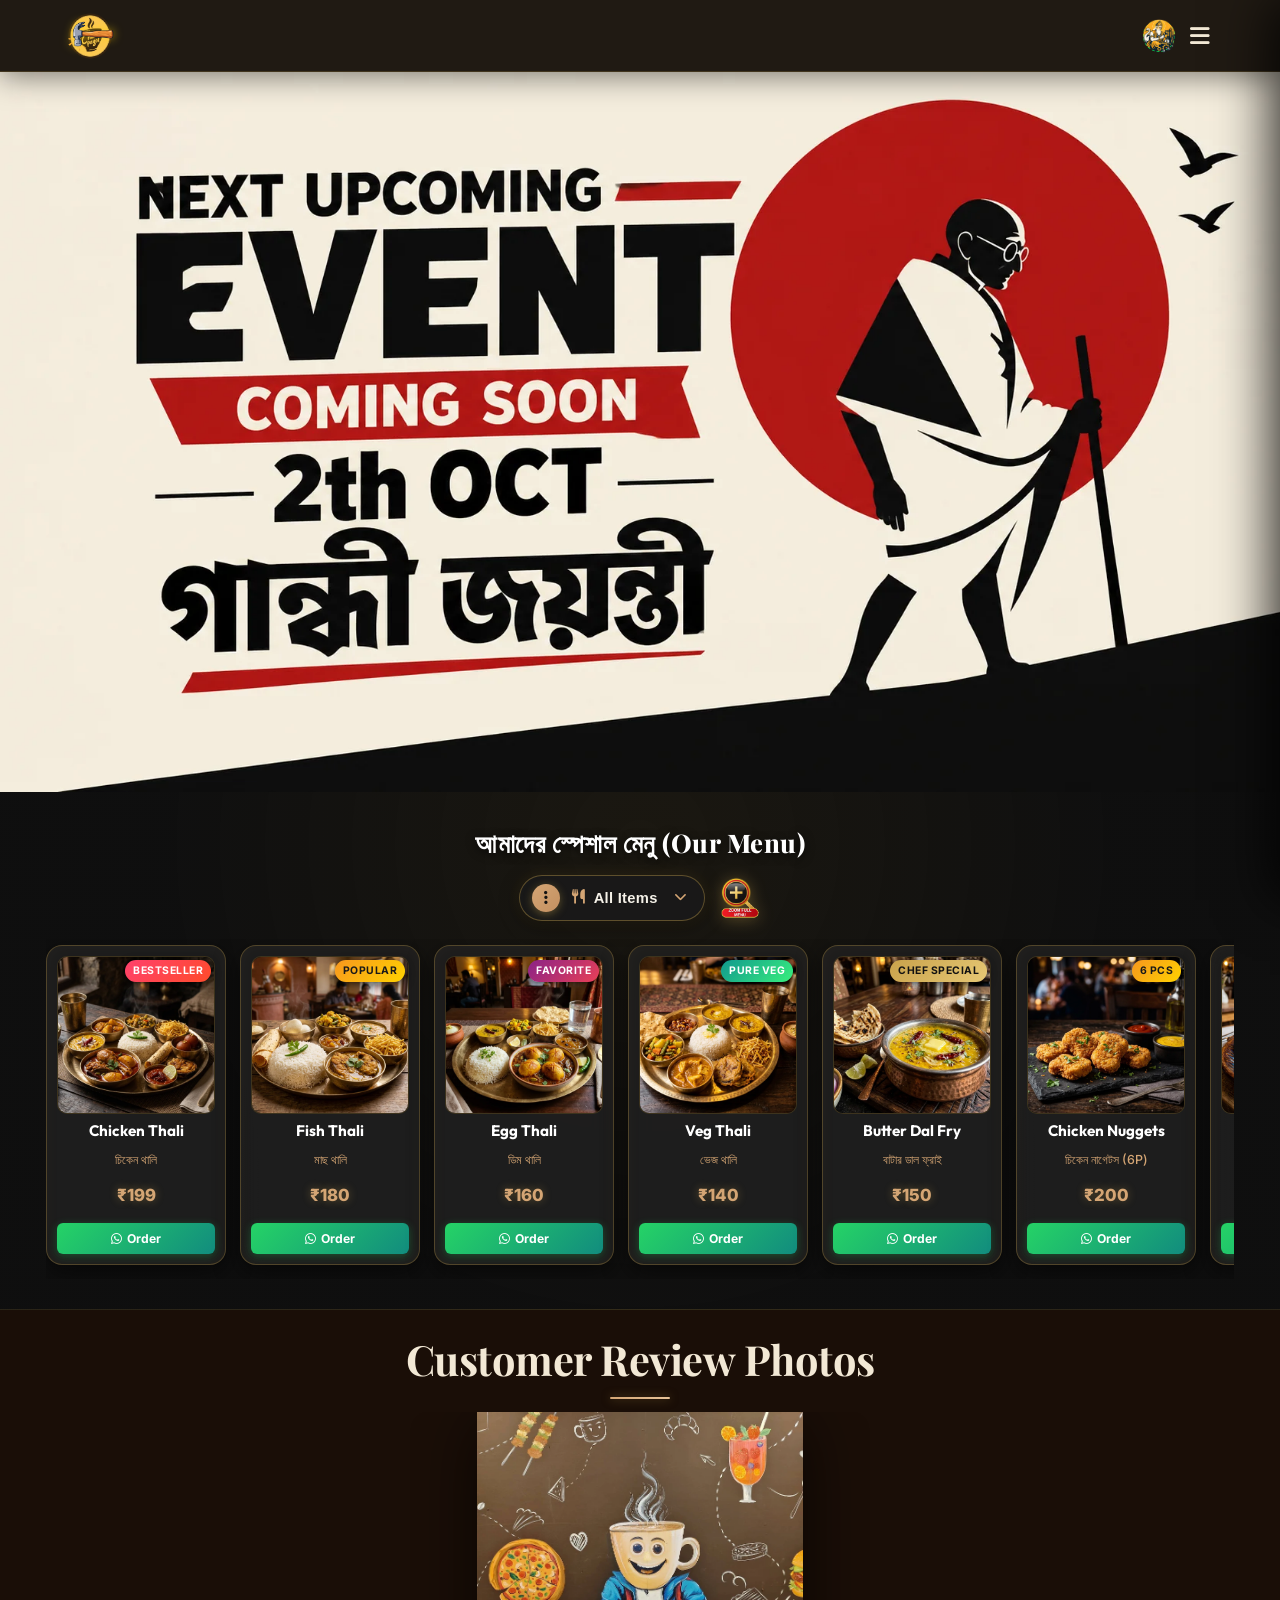
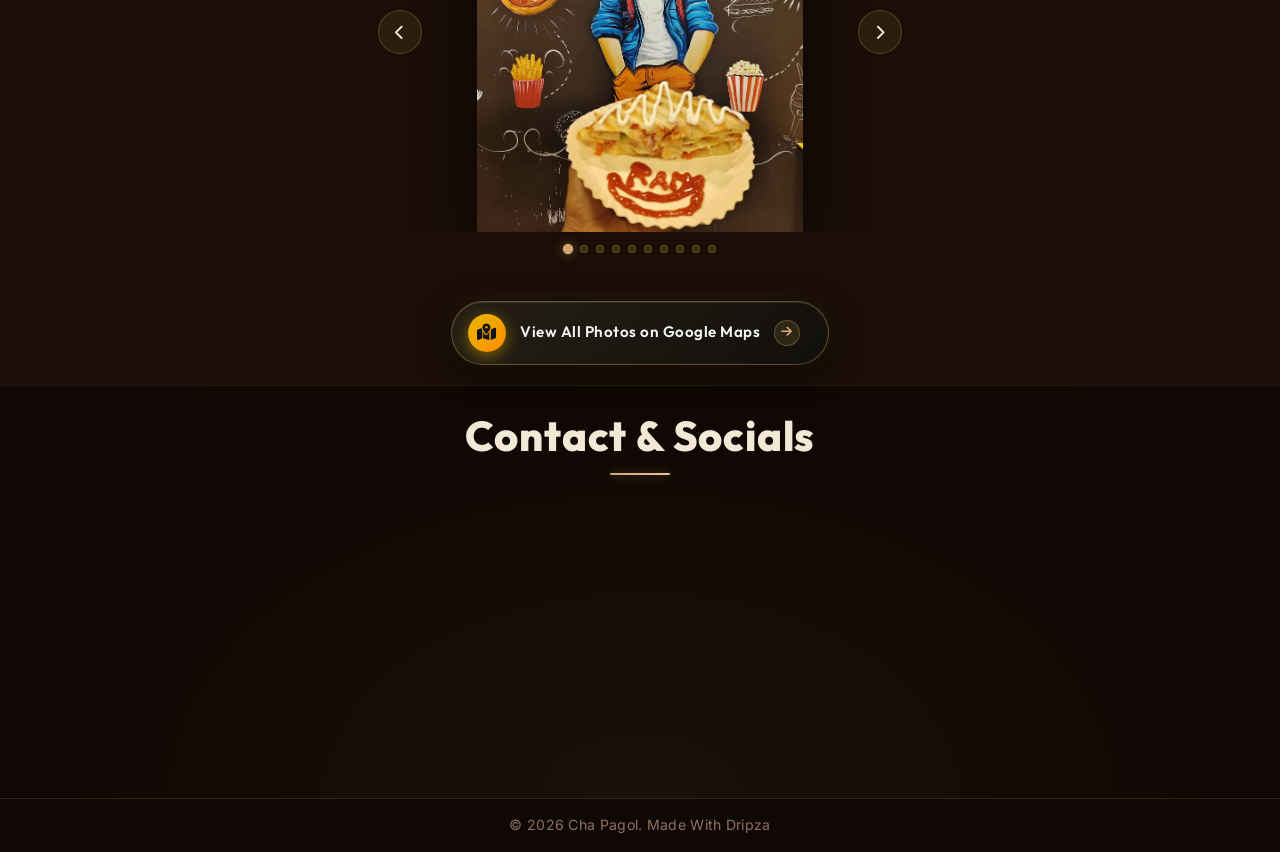
==== commit e427b8ec: "Update search input keypad dismiss on enter" ====
--- a/index.html
+++ b/index.html
@@ -709,7 +709,7 @@
 
                     <div class="search-box-wrapper">
                         <i class="fas fa-search"></i>
-                        <input type="text" id="modal-menu-search-input" placeholder="খাবারের নাম লিখে খুঁজুন (Search dishes...)" autocomplete="off">
+                        <input type="text" id="modal-menu-search-input" placeholder="খাবারের নাম লিখে খুঁজুন (Search dishes...)" autocomplete="off" enterkeyhint="search">
                         <button type="button" id="modal-menu-search-clear" class="search-clear-btn" aria-label="Clear search" title="à¦®à§à¦›à§‡ à¦«à§‡à¦²à§à¦¨ (Clear)">
                             <i class="fas fa-times"></i>
                         </button>
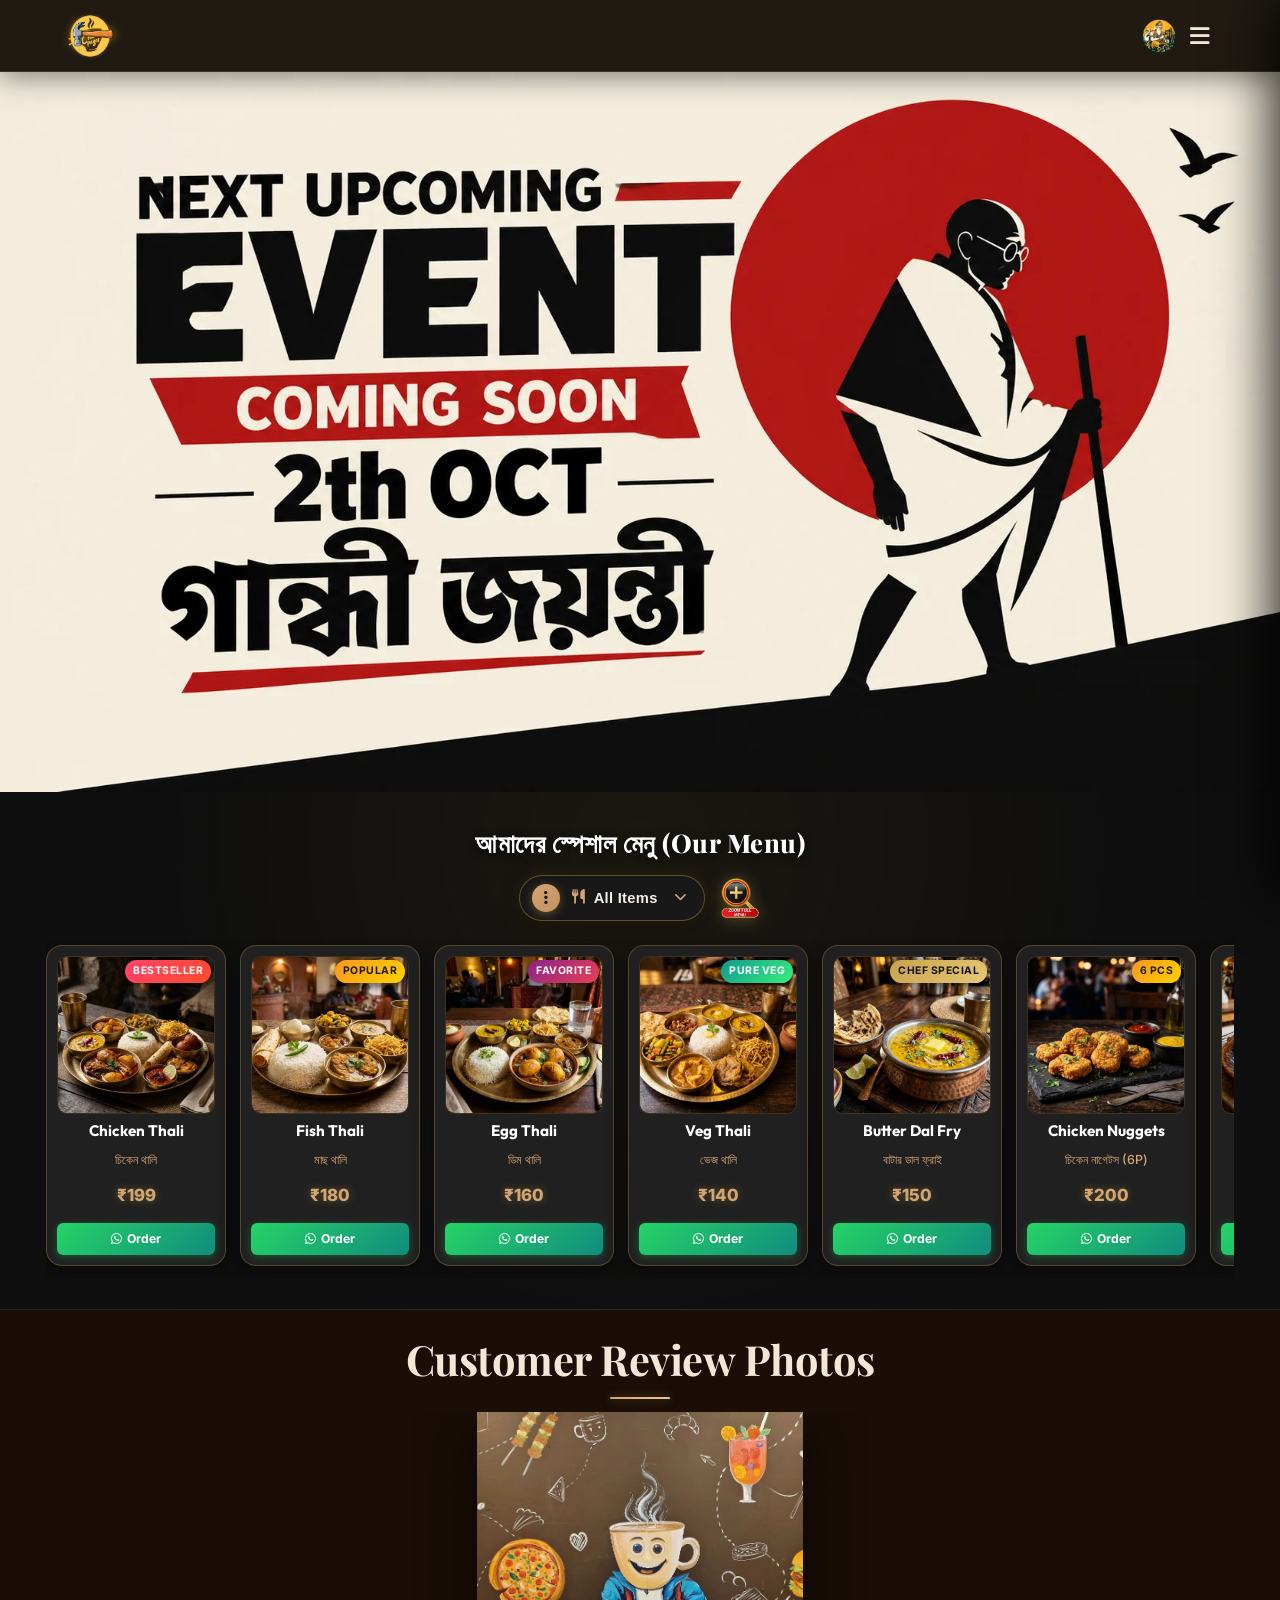
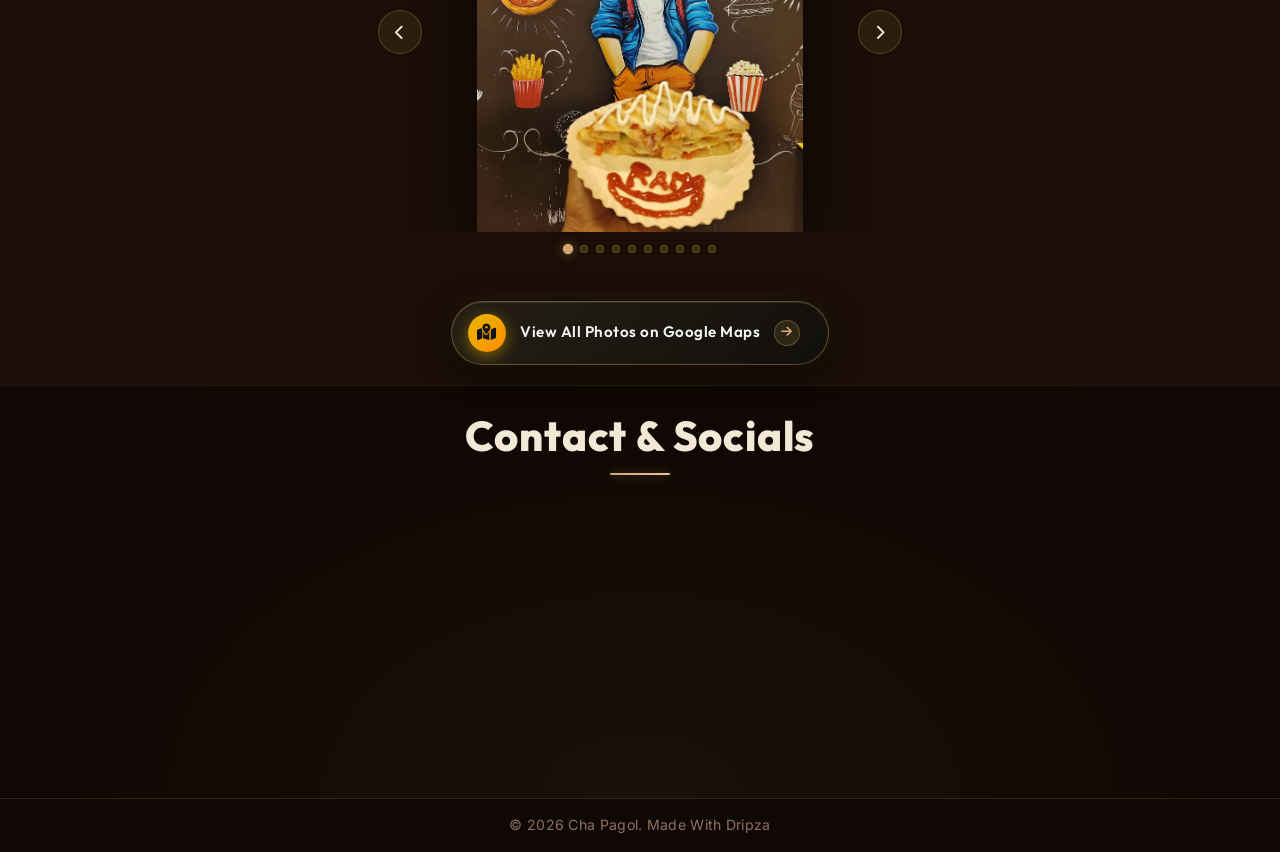
==== commit bce9cdb2: "perf: smooth scroll - passive listeners, momentum drag, remove backdrop-filter, pause animation on s" ====
--- a/index.html
+++ b/index.html
@@ -1162,6 +1162,6 @@
         </div>
     </div>
 
-    <script src="script.js"></script>
+    <script src="script.js?v=1.4"></script>
 </body>
 </html>
--- a/styles.css
+++ b/styles.css
@@ -2706,8 +2706,6 @@
     font-size: 0.92rem;
     font-weight: 600;
     cursor: pointer;
-    backdrop-filter: blur(12px);
-    -webkit-backdrop-filter: blur(12px);
     box-shadow: 0 4px 20px rgba(0, 0, 0, 0.45), 0 0 15px rgba(201, 162, 75, 0.15);
     transition: all 0.3s cubic-bezier(0.25, 0.8, 0.25, 1);
     user-select: none;
@@ -2829,6 +2827,9 @@
     padding-right: 4px;
     scrollbar-width: thin;
     scrollbar-color: rgba(201, 162, 75, 0.6) rgba(255, 255, 255, 0.05);
+    will-change: scroll-position;
+    transform: translateZ(0);
+    -webkit-transform: translateZ(0);
 }
 
 .menu-filter-dropdown-list::-webkit-scrollbar {
@@ -2987,13 +2988,16 @@
     overflow-x: auto;
     overflow-y: hidden;
     scroll-behavior: smooth;
-    scroll-snap-type: x mandatory;
+    scroll-snap-type: x proximity;
     -webkit-overflow-scrolling: touch;
     padding: 6px 4px 14px;
     width: 100%;
     cursor: grab;
     scrollbar-width: thin;
     scrollbar-color: rgba(201, 162, 75, 0.6) rgba(255, 255, 255, 0.05);
+    will-change: scroll-position;
+    transform: translateZ(0);
+    -webkit-transform: translateZ(0);
 }
 
 .main-menu-scroll-track:active {
@@ -3020,7 +3024,7 @@
 .food-menu-card {
     flex: 0 0 180px;
     scroll-snap-align: start;
-    background: rgba(32, 32, 32, 0.85);
+    background: #202020;
     border: 1.5px solid rgba(201, 162, 75, 0.3);
     border-radius: 16px;
     overflow: hidden;
@@ -3028,13 +3032,13 @@
     flex-direction: column;
     padding: 10px;
     text-align: center;
-    box-shadow: 0 8px 24px rgba(0, 0, 0, 0.5), inset 0 0 15px rgba(201, 162, 75, 0.04);
-    backdrop-filter: blur(12px);
-    -webkit-backdrop-filter: blur(12px);
+    box-shadow: 0 6px 20px rgba(0, 0, 0, 0.45);
     transition: transform 0.35s cubic-bezier(0.2, 0.8, 0.2, 1), border-color 0.35s ease, box-shadow 0.35s ease;
     animation: floatMenuItem 4.5s ease-in-out infinite alternate;
     user-select: none;
     position: relative;
+    will-change: transform;
+    contain: layout style;
 }
 
 .food-menu-card:nth-child(even) {
@@ -3059,6 +3063,11 @@
     border-color: var(--accent-gold);
     box-shadow: 0 12px 30px rgba(0, 0, 0, 0.7), 0 0 20px rgba(201, 162, 75, 0.45);
 }
+/* Pause card animations while scrolling */
+.main-menu-scroll-track.is-scrolling .food-menu-card {
+    animation-play-state: paused;
+}
+
 
 .food-card-badge {
     position: absolute;
@@ -3356,8 +3365,6 @@
     position: absolute;
     inset: 0;
     background: rgba(0, 0, 0, 0.72);
-    backdrop-filter: blur(12px);
-    -webkit-backdrop-filter: blur(12px);
 }
 
 .full-menu-modal-container {
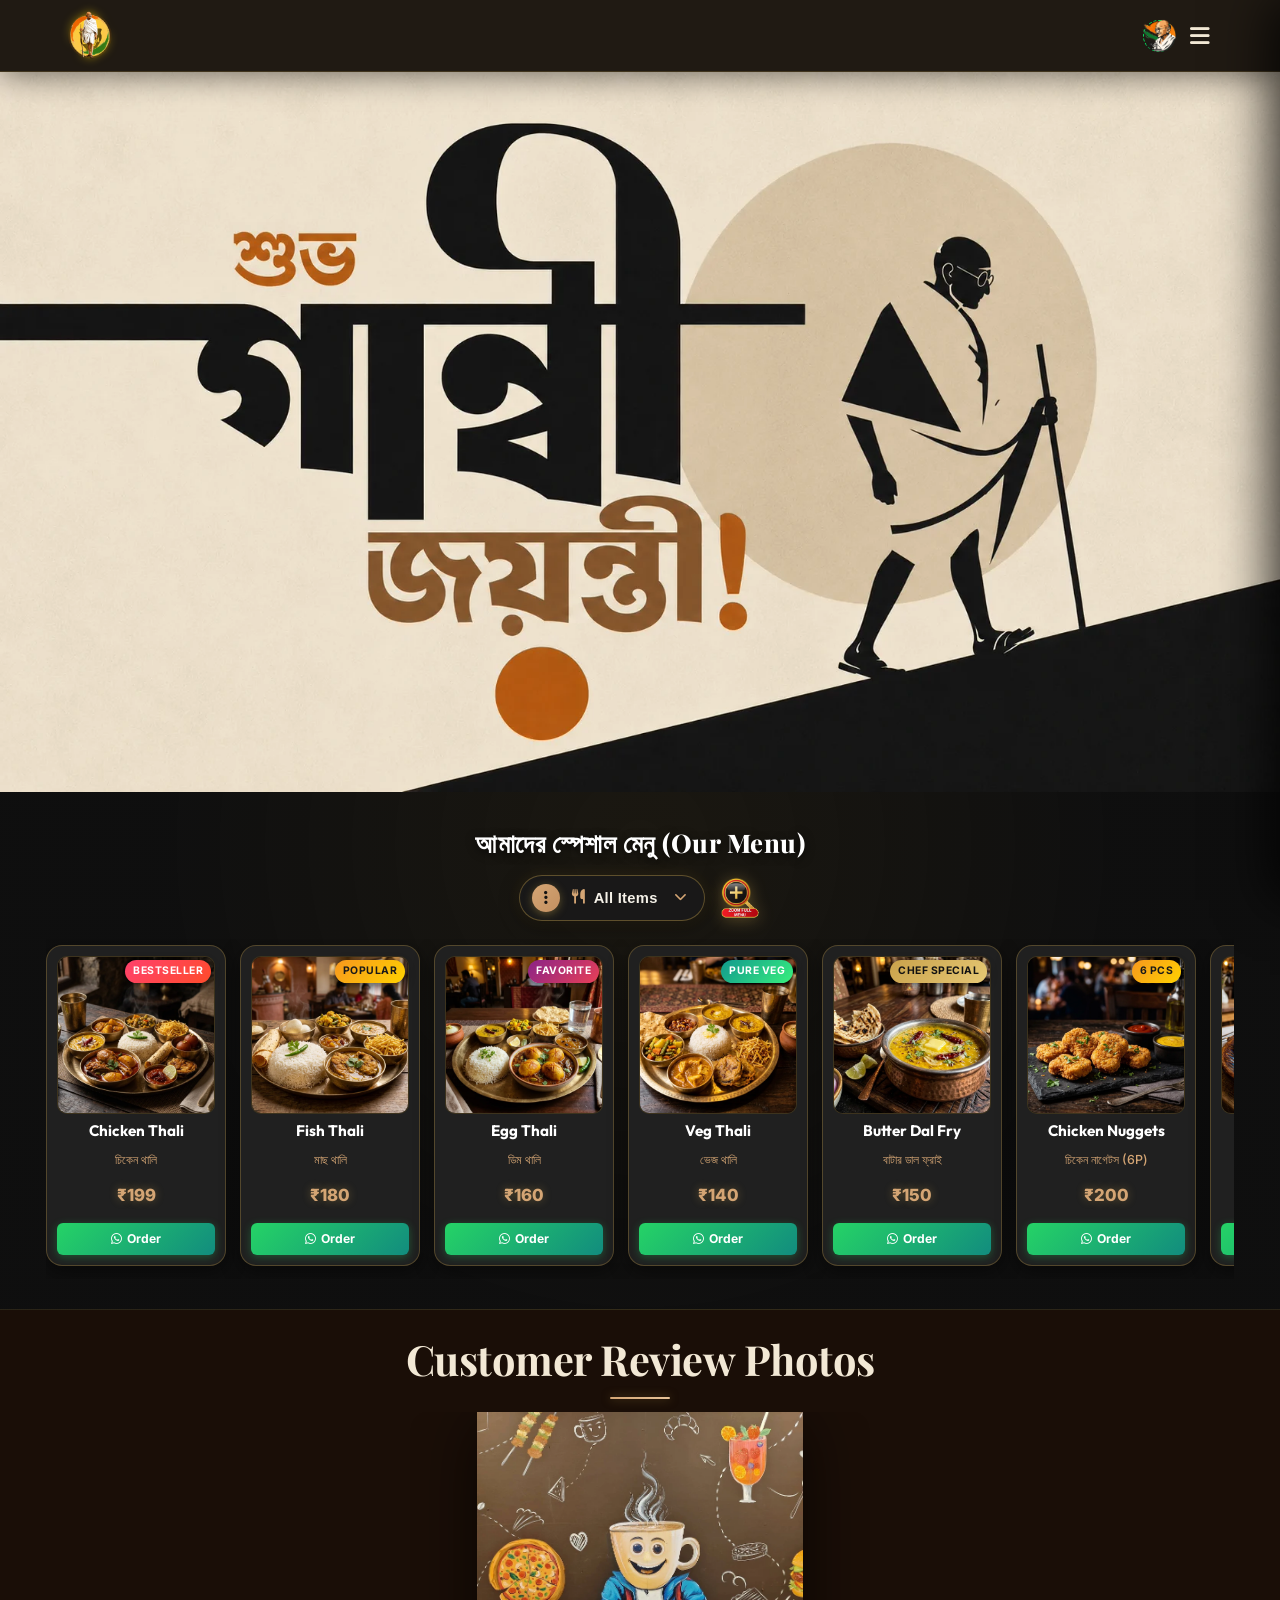
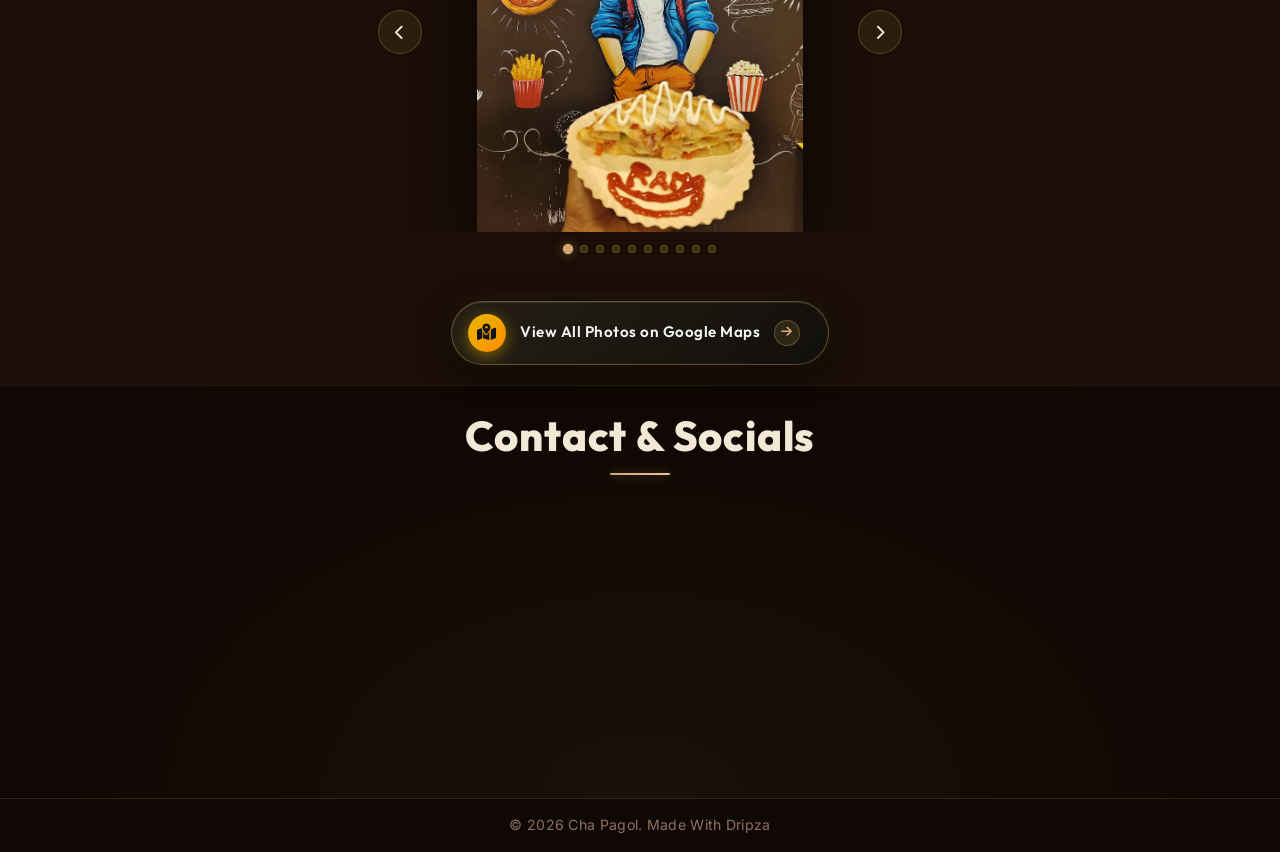
==== commit 2446c366: "update: add Gandhi Jayanti assets and update header" ====
--- a/index.html
+++ b/index.html
@@ -24,13 +24,13 @@
         <div class="logo-container">
             <img src="assets/cha_pagol_logo.webp" alt="Cha Pagol Logo" class="logo-brand-img">
             <div class="logo-text-wrapper">
-                <span class="animated-football-header" title="Ganesh Chaturthi Special">
-                    <img src="assets/ganesh_run_icon.webp" alt="Ganesh Run Icon" style="object-fit: contain; filter: drop-shadow(0 0 5px rgba(255, 215, 0, 0.6));">
+                <span class="animated-football-header" title="Gandhi Jayanti Special">
+                    <img src="assets/gandhi_jayanti_run_icon.webp" alt="Gandhi Jayanti Run Icon" style="object-fit: contain; filter: drop-shadow(0 0 5px rgba(255, 215, 0, 0.6));">
                 </span>
                 <span class="logo-text">Cha Pagol</span>
             </div>
         </div>
-        <span class="rath-yatra-header-text">শুভ বিশ্বকর্মা পূজা!</span>
+        <span class="rath-yatra-header-text">শুভ গান্ধী জয়ন্তী!</span>
         <ul class="nav-links">
             <li><a href="#home">Home</a></li>
             <li><a href="#menu">Menu</a></li>
@@ -39,10 +39,10 @@
         </ul>
         <div class="navbar-actions">
             <!-- Rakhi Purnima Button for Poster -->
-            <button class="fifa-btn" id="open-promo-modal-direct-btn" title="Show Ganesh Chaturthi Special Poster">
+            <button class="fifa-btn" id="open-promo-modal-direct-btn" title="Show Gandhi Jayanti Special Poster">
                 <div class="fifa-container">
                     <div class="fifa-magic-ring"></div>
-                    <img src="assets/ganesh_icon.webp" alt="Ganesh Special" class="fifa-svg" style="object-fit: contain;">
+                    <img src="assets/gandhi_jayanti_icon.webp" alt="Gandhi Jayanti Special" class="fifa-svg" style="object-fit: contain;">
                 </div>
             </button>
             
@@ -55,7 +55,7 @@
     <!-- Hero Section -->
     <section id="home" class="hero">
         <div class="hero-bg banner-box">
-            <img src="assets/aj_restaurant_banner_1.webp" alt="AJ Restaurant & Cafe Banner" class="active">
+            <img src="assets/gandhi_jayanti_banner_1.webp" alt="Gandhi Jayanti Banner" class="active">
             <img src="assets/hero_banner_1.webp" alt="Cha Pagol Banner 1">
             <img src="assets/hero_banner_2.webp" alt="Cha Pagol Banner 2">
             <div class="overlay"></div>
--- a/styles.css
+++ b/styles.css
@@ -2990,6 +2990,7 @@
     scroll-behavior: smooth;
     scroll-snap-type: x proximity;
     -webkit-overflow-scrolling: touch;
+    touch-action: pan-x pan-y;
     padding: 6px 4px 14px;
     width: 100%;
     cursor: grab;
@@ -4136,3 +4137,10 @@
         font-size: 0.7rem;
     }
 }
+
+/* Mobile touch vertical page scroll compatibility */
+.main-menu-scroll-wrapper,
+.main-menu-scroll-track,
+.main-menu-scroll-track .food-menu-card {
+    touch-action: pan-x pan-y !important;
+}
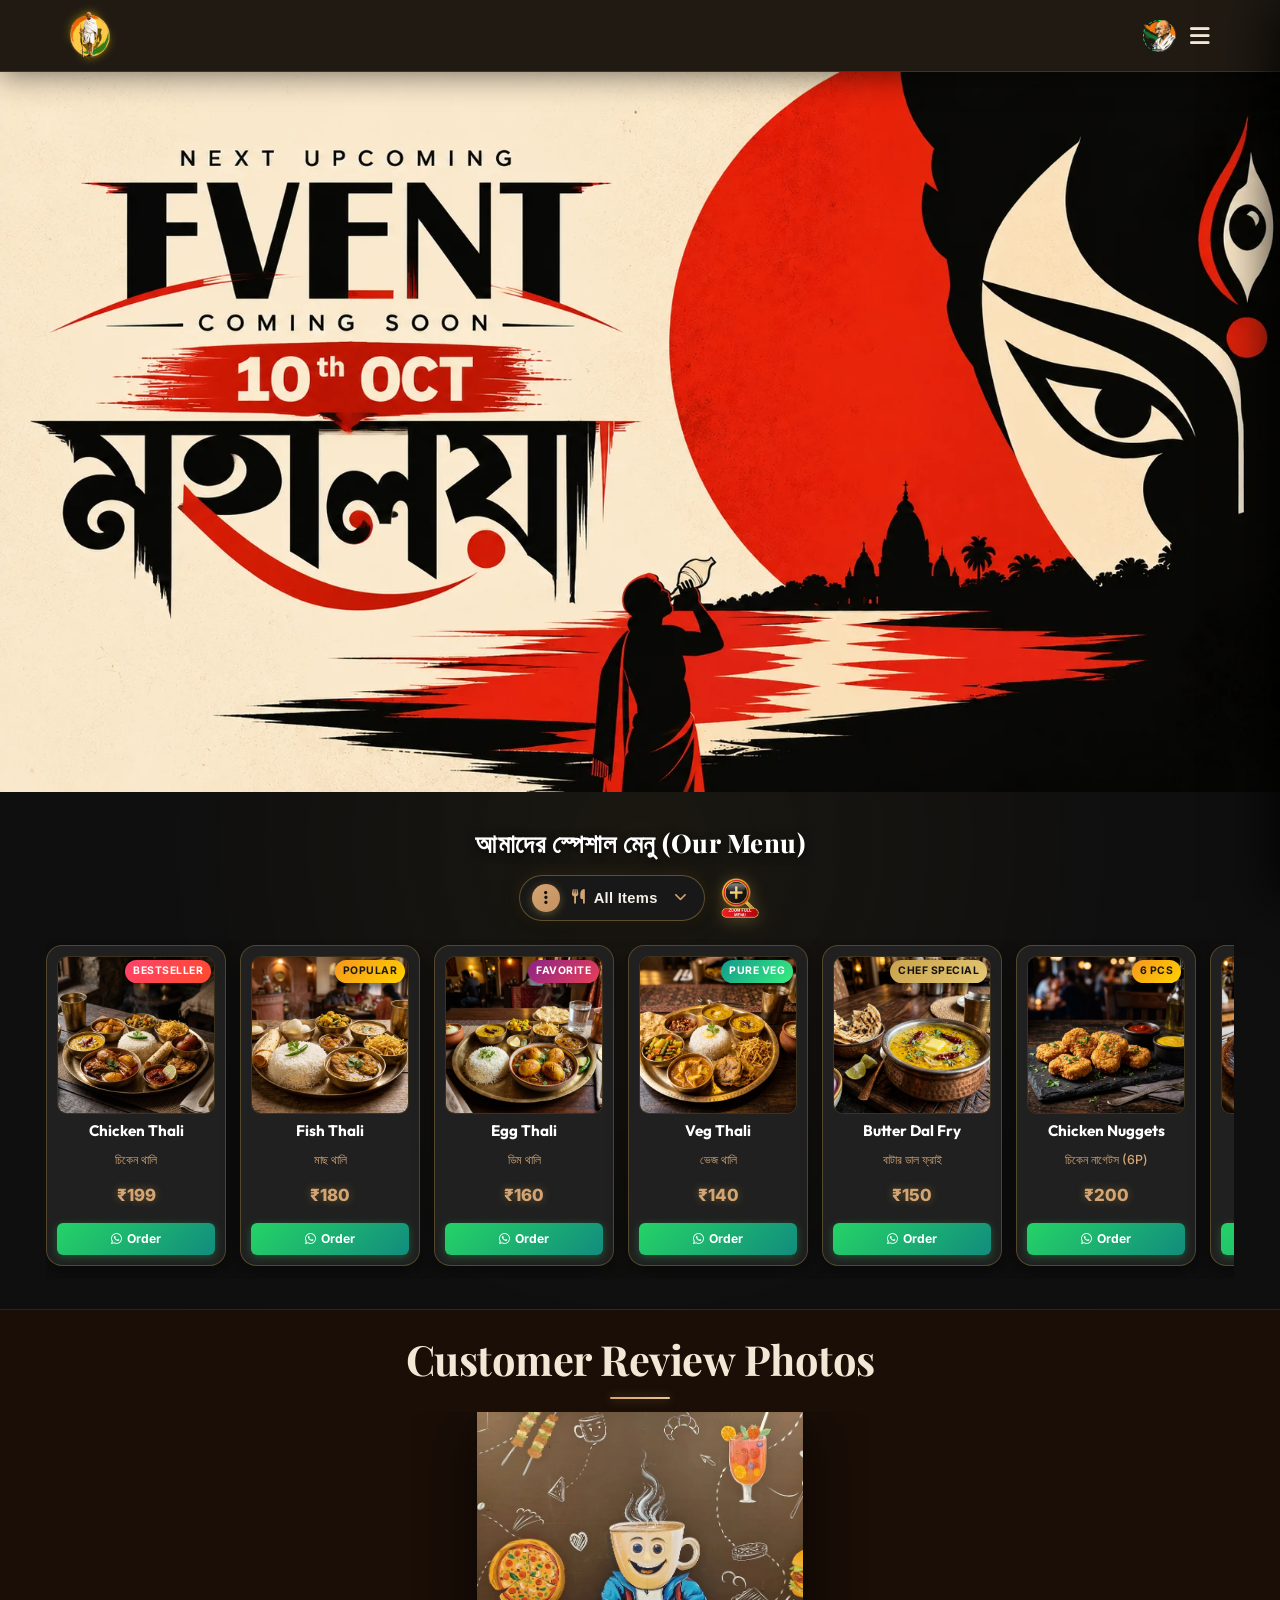
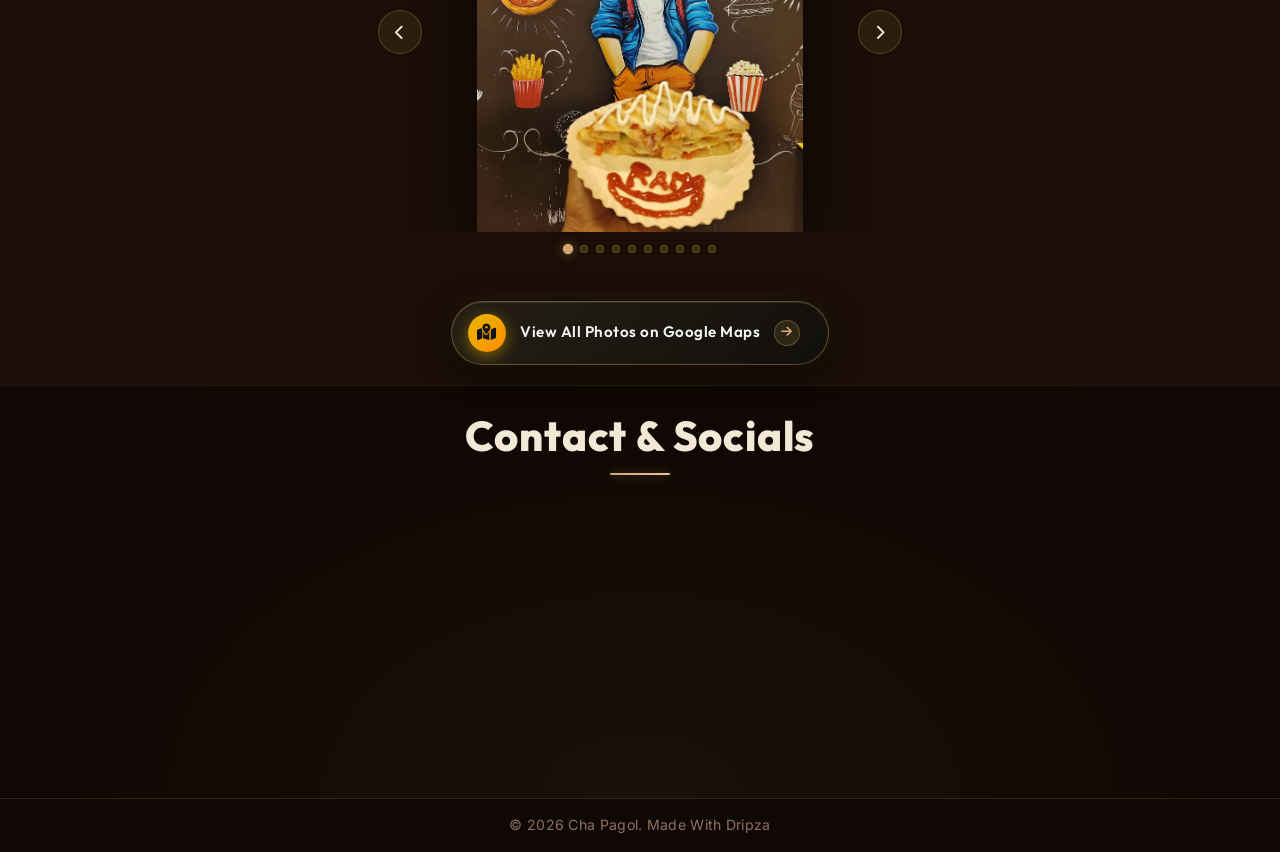
==== commit 83b2096f: "Update website content and assets" ====
--- a/index.html
+++ b/index.html
@@ -30,7 +30,7 @@
                 <span class="logo-text">Cha Pagol</span>
             </div>
         </div>
-        <span class="rath-yatra-header-text">শুভ গান্ধী জয়ন্তী!</span>
+        <span class="rath-yatra-header-text">hello evryone</span>
         <ul class="nav-links">
             <li><a href="#home">Home</a></li>
             <li><a href="#menu">Menu</a></li>
@@ -55,7 +55,7 @@
     <!-- Hero Section -->
     <section id="home" class="hero">
         <div class="hero-bg banner-box">
-            <img src="assets/gandhi_jayanti_banner_1.webp" alt="Gandhi Jayanti Banner" class="active">
+            <img src="assets/mahalaya_festival_banner_1.webp" alt="Mahalaya Festival Banner" class="active">
             <img src="assets/hero_banner_1.webp" alt="Cha Pagol Banner 1">
             <img src="assets/hero_banner_2.webp" alt="Cha Pagol Banner 2">
             <div class="overlay"></div>
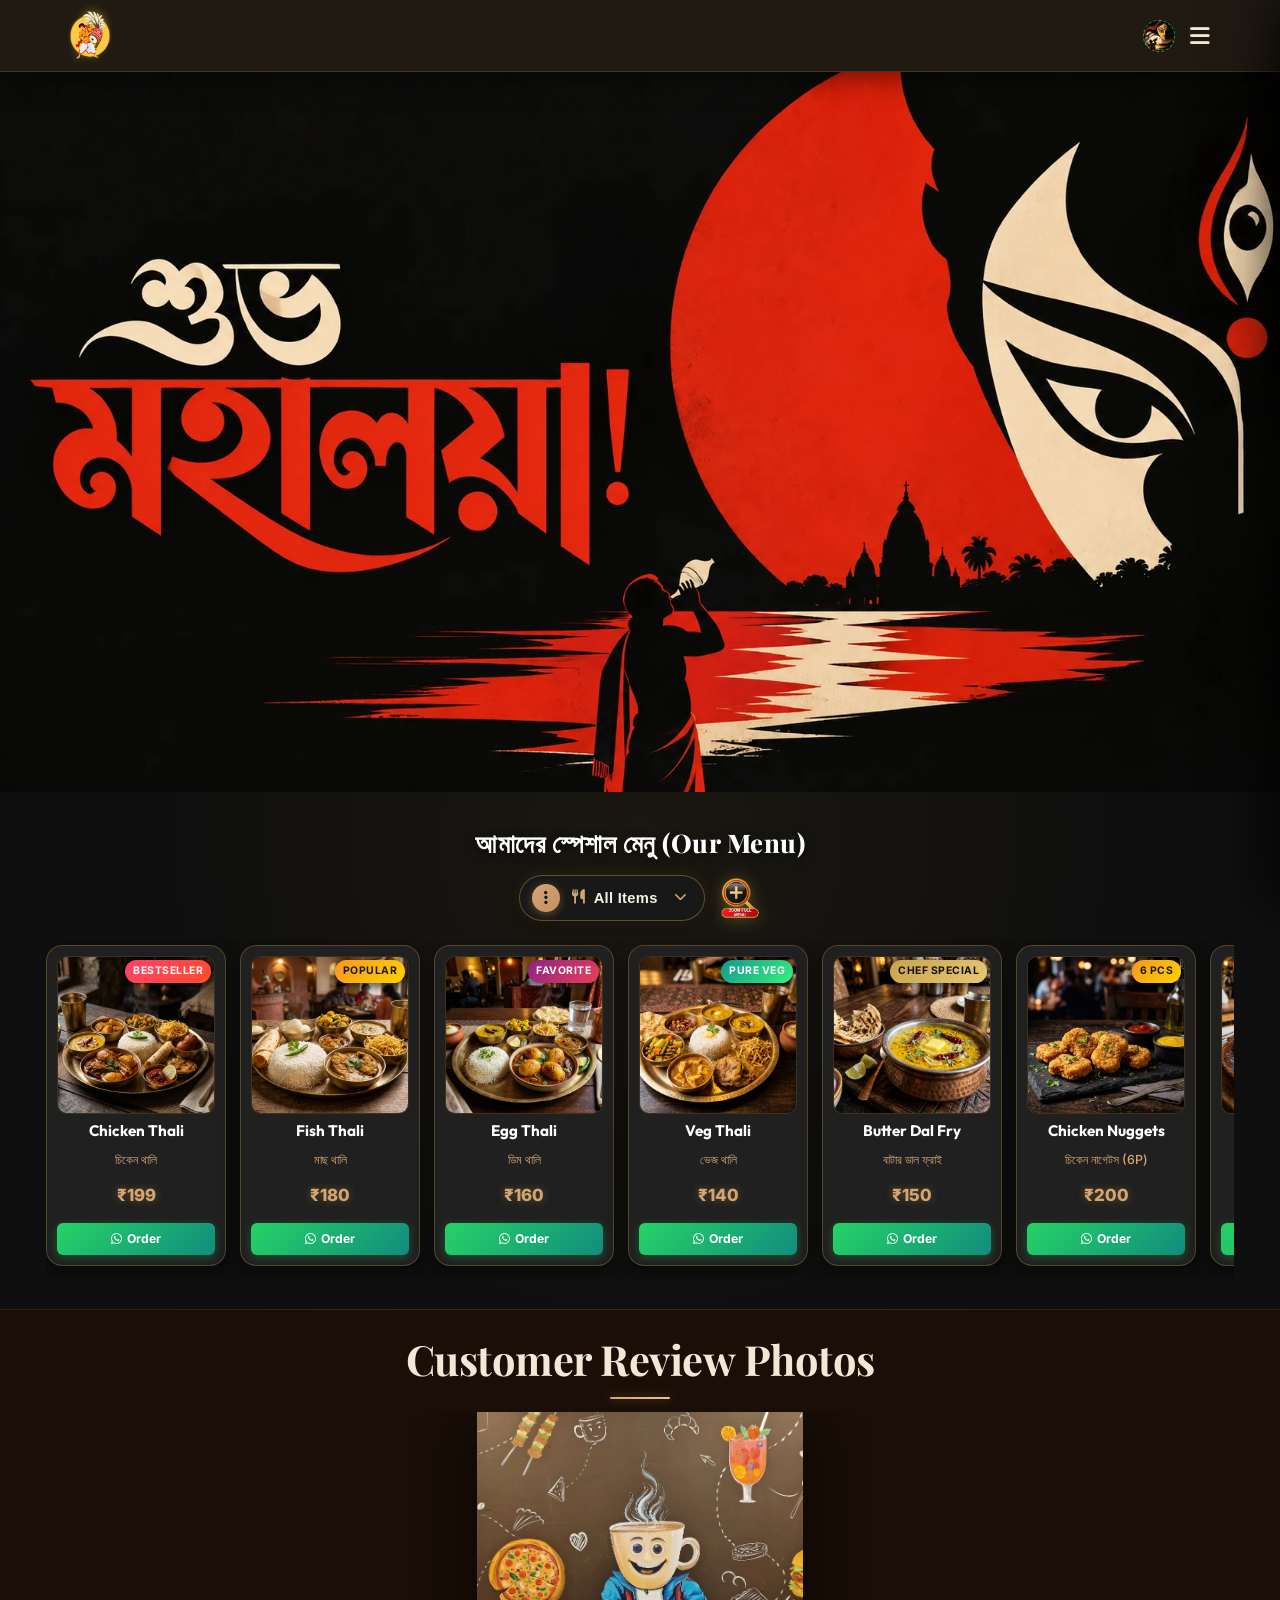
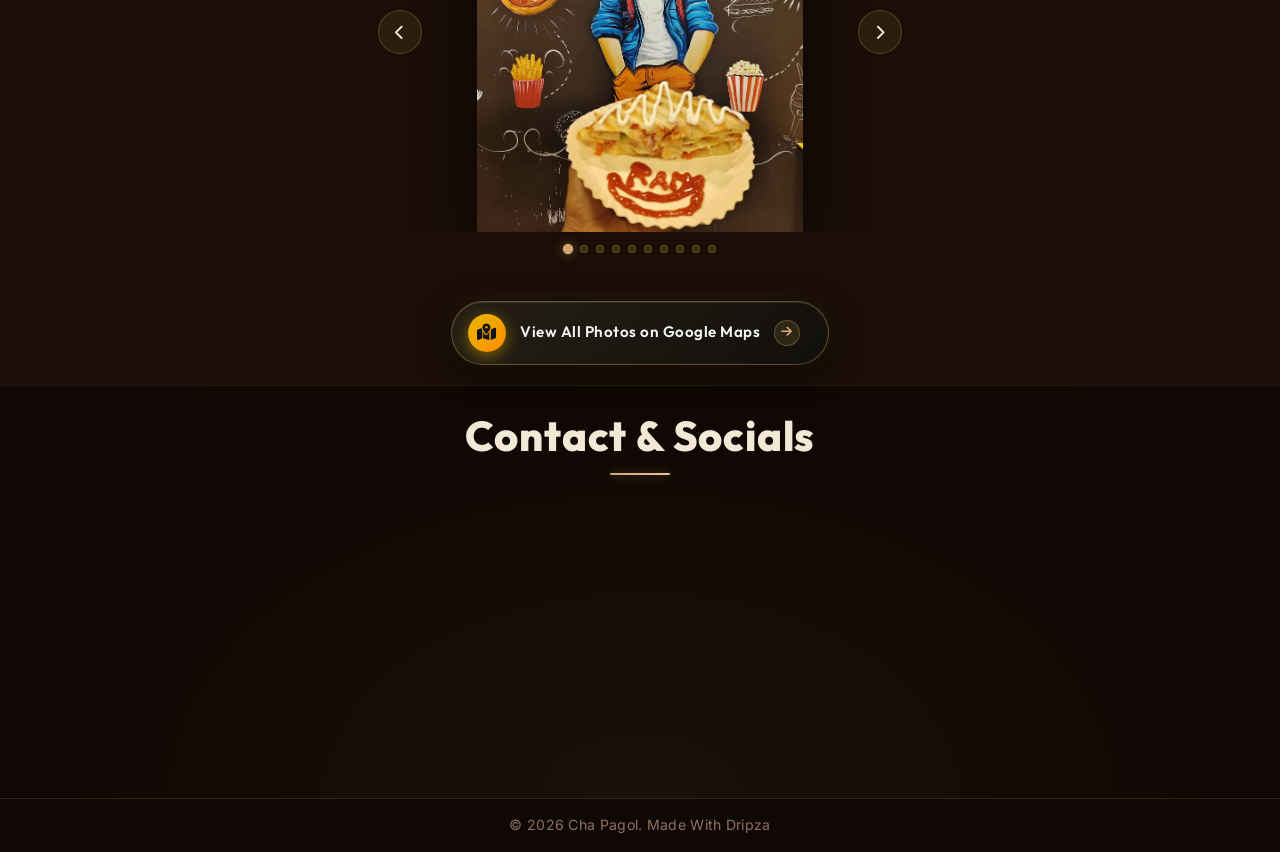
==== commit 5f4f1813: "Update: Mahalaya festival banner and web icons" ====
--- a/index.html
+++ b/index.html
@@ -1,4 +1,4 @@
-﻿<!DOCTYPE html>
+<!DOCTYPE html>
 <html lang="bn">
 <head>
     <meta charset="UTF-8">
@@ -24,13 +24,13 @@
         <div class="logo-container">
             <img src="assets/cha_pagol_logo.webp" alt="Cha Pagol Logo" class="logo-brand-img">
             <div class="logo-text-wrapper">
-                <span class="animated-football-header" title="Gandhi Jayanti Special">
-                    <img src="assets/gandhi_jayanti_run_icon.webp" alt="Gandhi Jayanti Run Icon" style="object-fit: contain; filter: drop-shadow(0 0 5px rgba(255, 215, 0, 0.6));">
+                <span class="animated-football-header" title="Mahalaya Special">
+                    <img src="assets/mahalaya_web_run_icon.webp" alt="Mahalaya Run Icon" style="object-fit: contain; filter: drop-shadow(0 0 5px rgba(255, 215, 0, 0.6));">
                 </span>
                 <span class="logo-text">Cha Pagol</span>
             </div>
         </div>
-        <span class="rath-yatra-header-text">hello evryone</span>
+        <span class="rath-yatra-header-text">শুভ মহালয়া!</span>
         <ul class="nav-links">
             <li><a href="#home">Home</a></li>
             <li><a href="#menu">Menu</a></li>
@@ -39,10 +39,10 @@
         </ul>
         <div class="navbar-actions">
             <!-- Rakhi Purnima Button for Poster -->
-            <button class="fifa-btn" id="open-promo-modal-direct-btn" title="Show Gandhi Jayanti Special Poster">
+            <button class="fifa-btn" id="open-promo-modal-direct-btn" title="Show Mahalaya Special Poster">
                 <div class="fifa-container">
                     <div class="fifa-magic-ring"></div>
-                    <img src="assets/gandhi_jayanti_icon.webp" alt="Gandhi Jayanti Special" class="fifa-svg" style="object-fit: contain;">
+                    <img src="assets/mahalaya_web_icon.webp" alt="Mahalaya Special" class="fifa-svg" style="object-fit: contain;">
                 </div>
             </button>
             
@@ -55,7 +55,7 @@
     <!-- Hero Section -->
     <section id="home" class="hero">
         <div class="hero-bg banner-box">
-            <img src="assets/mahalaya_festival_banner_1.webp" alt="Mahalaya Festival Banner" class="active">
+            <img src="assets/festival_special_banner_1.webp" alt="Mahalaya Festival Banner" class="active">
             <img src="assets/hero_banner_1.webp" alt="Cha Pagol Banner 1">
             <img src="assets/hero_banner_2.webp" alt="Cha Pagol Banner 2">
             <div class="overlay"></div>
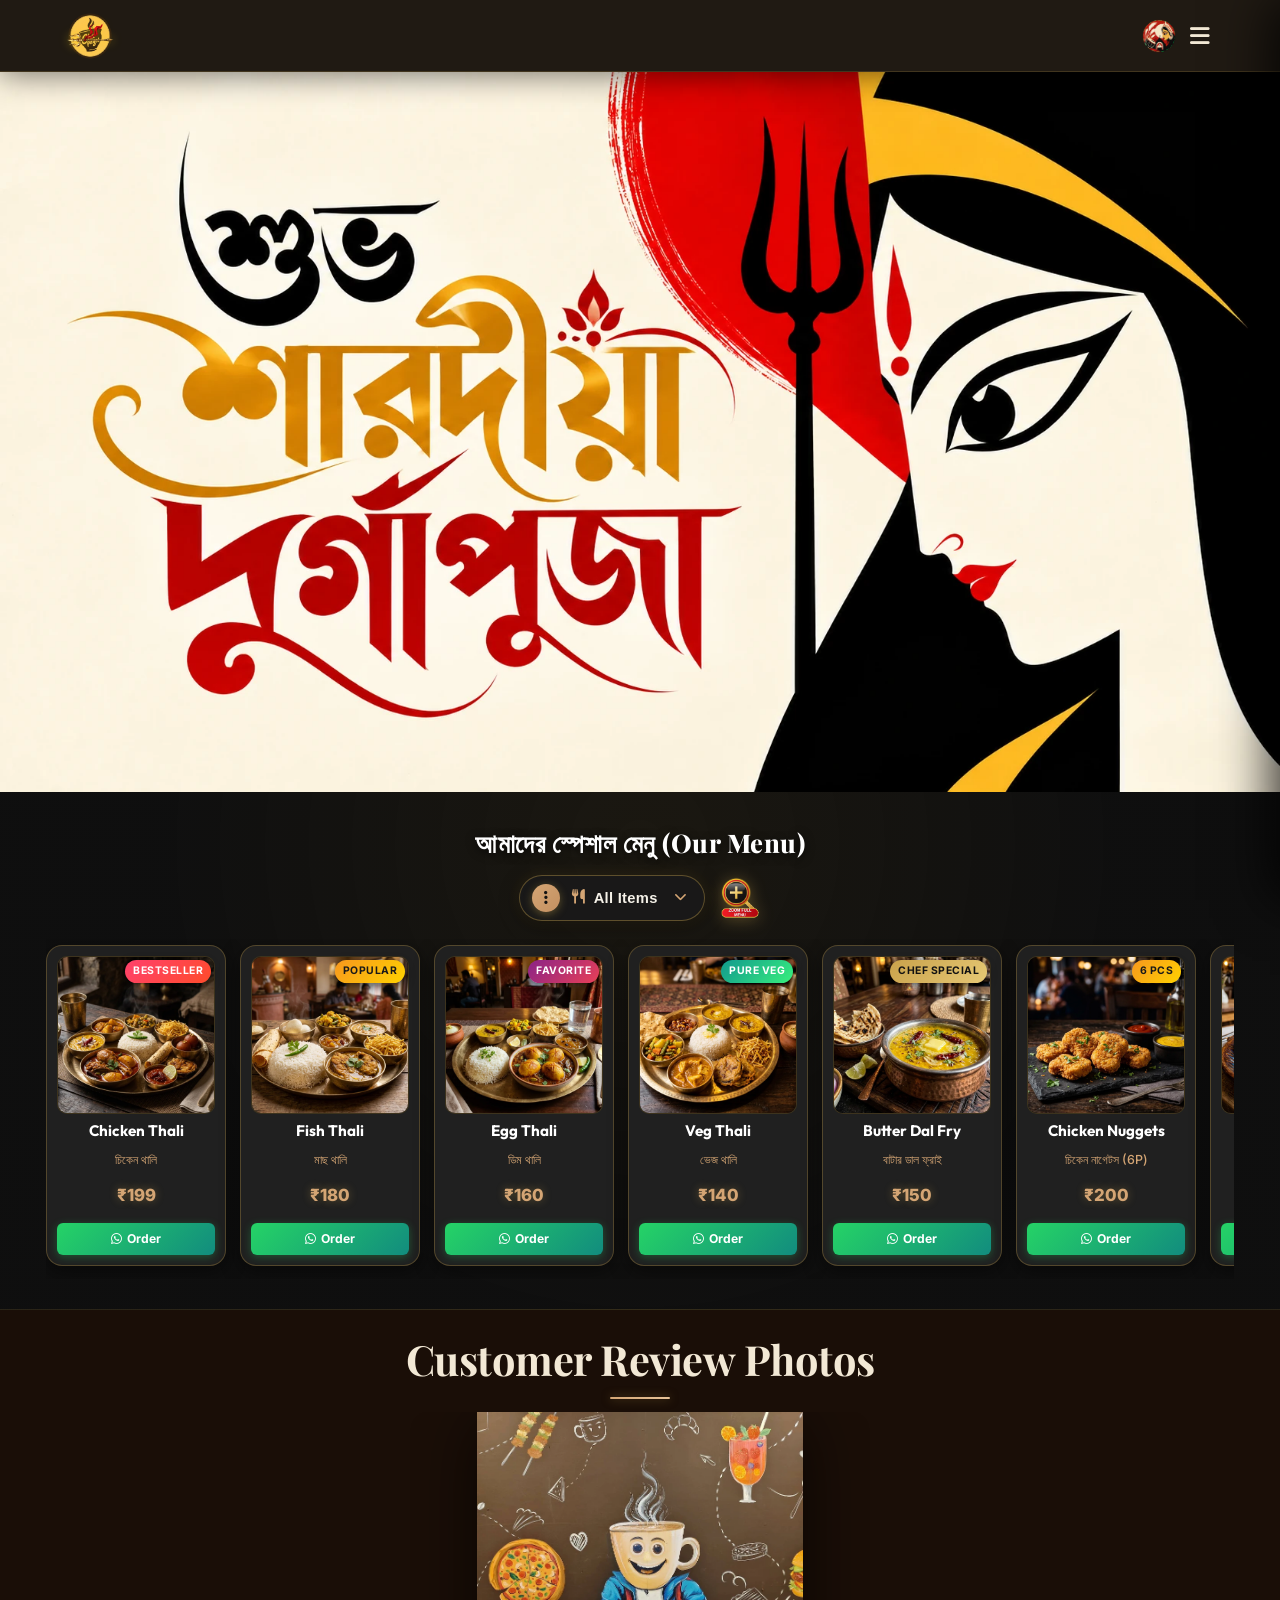
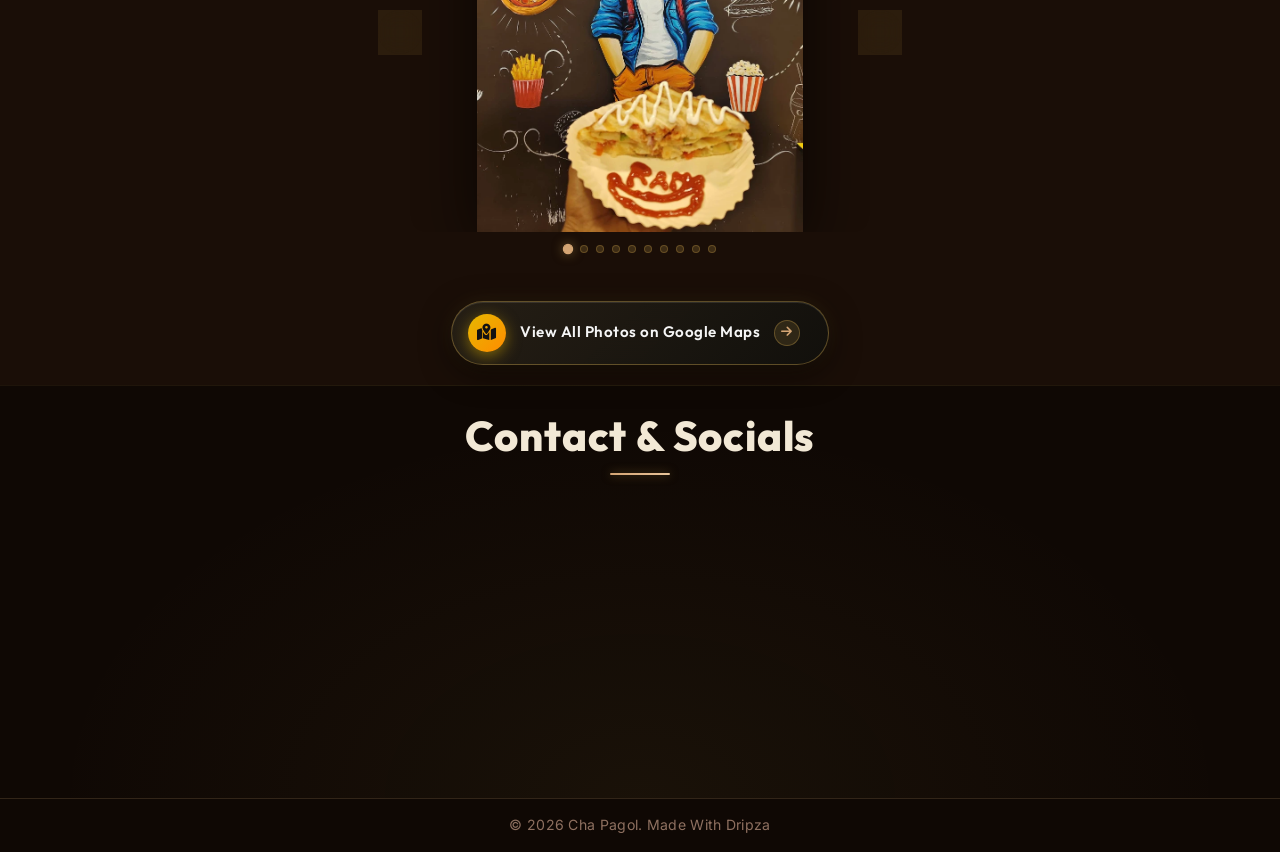
==== commit 629aeaf7: "update" ====
--- a/index.html
+++ b/index.html
@@ -1,4 +1,4 @@
-<!DOCTYPE html>
+﻿<!DOCTYPE html>
 <html lang="bn">
 <head>
     <meta charset="UTF-8">
@@ -25,12 +25,12 @@
             <img src="assets/cha_pagol_logo.webp" alt="Cha Pagol Logo" class="logo-brand-img">
             <div class="logo-text-wrapper">
                 <span class="animated-football-header" title="Mahalaya Special">
-                    <img src="assets/mahalaya_web_run_icon.webp" alt="Mahalaya Run Icon" style="object-fit: contain; filter: drop-shadow(0 0 5px rgba(255, 215, 0, 0.6));">
+                    <img src="assets/durga_puja_web_run_icon.webp" alt="Mahalaya Run Icon" style="object-fit: contain; filter: drop-shadow(0 0 5px rgba(255, 215, 0, 0.6));">
                 </span>
                 <span class="logo-text">Cha Pagol</span>
             </div>
         </div>
-        <span class="rath-yatra-header-text">শুভ মহালয়া!</span>
+        <span class="rath-yatra-header-text">শুভ শারদীয়া দুর্গাপূজা</span>
         <ul class="nav-links">
             <li><a href="#home">Home</a></li>
             <li><a href="#menu">Menu</a></li>
@@ -42,7 +42,7 @@
             <button class="fifa-btn" id="open-promo-modal-direct-btn" title="Show Mahalaya Special Poster">
                 <div class="fifa-container">
                     <div class="fifa-magic-ring"></div>
-                    <img src="assets/mahalaya_web_icon.webp" alt="Mahalaya Special" class="fifa-svg" style="object-fit: contain;">
+                    <img src="assets/durga_puja_web_icon.webp" alt="Mahalaya Special" class="fifa-svg" style="object-fit: contain;">
                 </div>
             </button>
             
@@ -55,7 +55,7 @@
     <!-- Hero Section -->
     <section id="home" class="hero">
         <div class="hero-bg banner-box">
-            <img src="assets/festival_special_banner_1.webp" alt="Mahalaya Festival Banner" class="active">
+            <img src="assets/modern_durga_puja_greeting_banner.webp" alt="Durga Puja Festival Banner" class="active">
             <img src="assets/hero_banner_1.webp" alt="Cha Pagol Banner 1">
             <img src="assets/hero_banner_2.webp" alt="Cha Pagol Banner 2">
             <div class="overlay"></div>
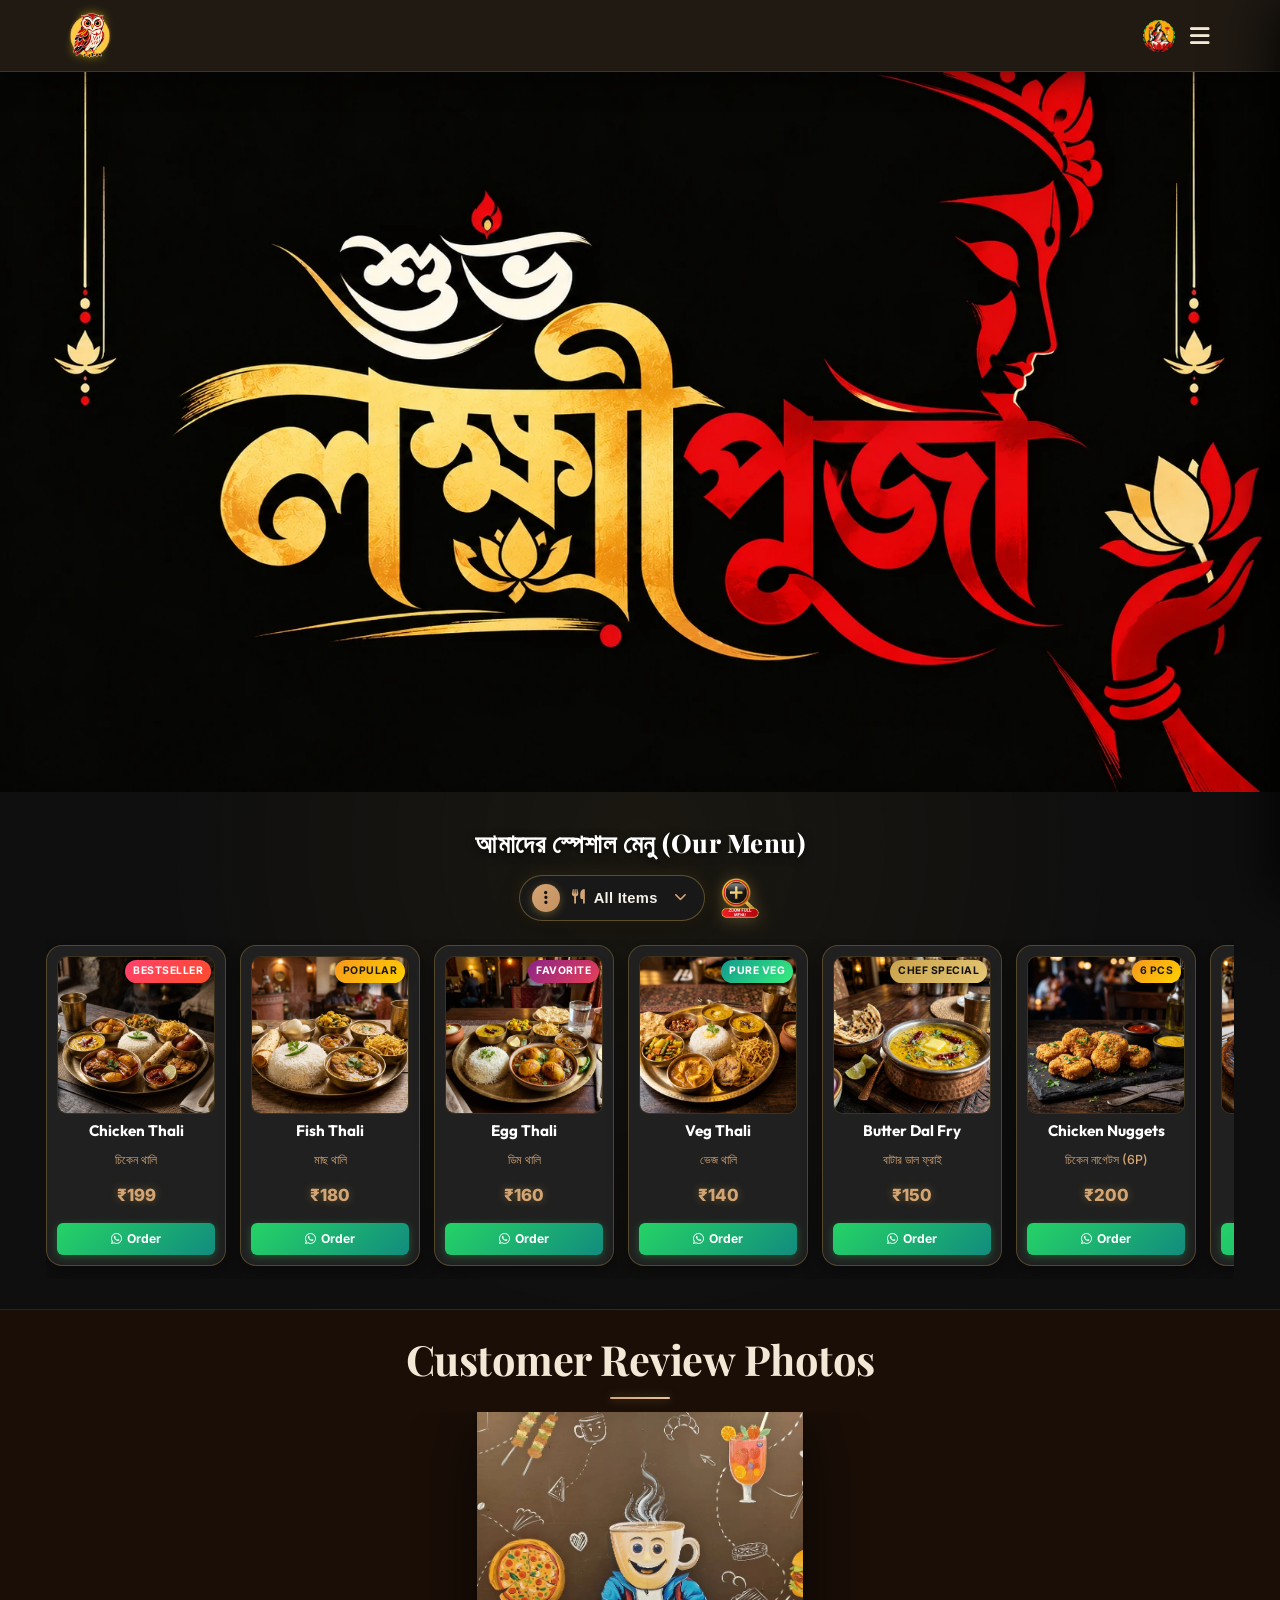
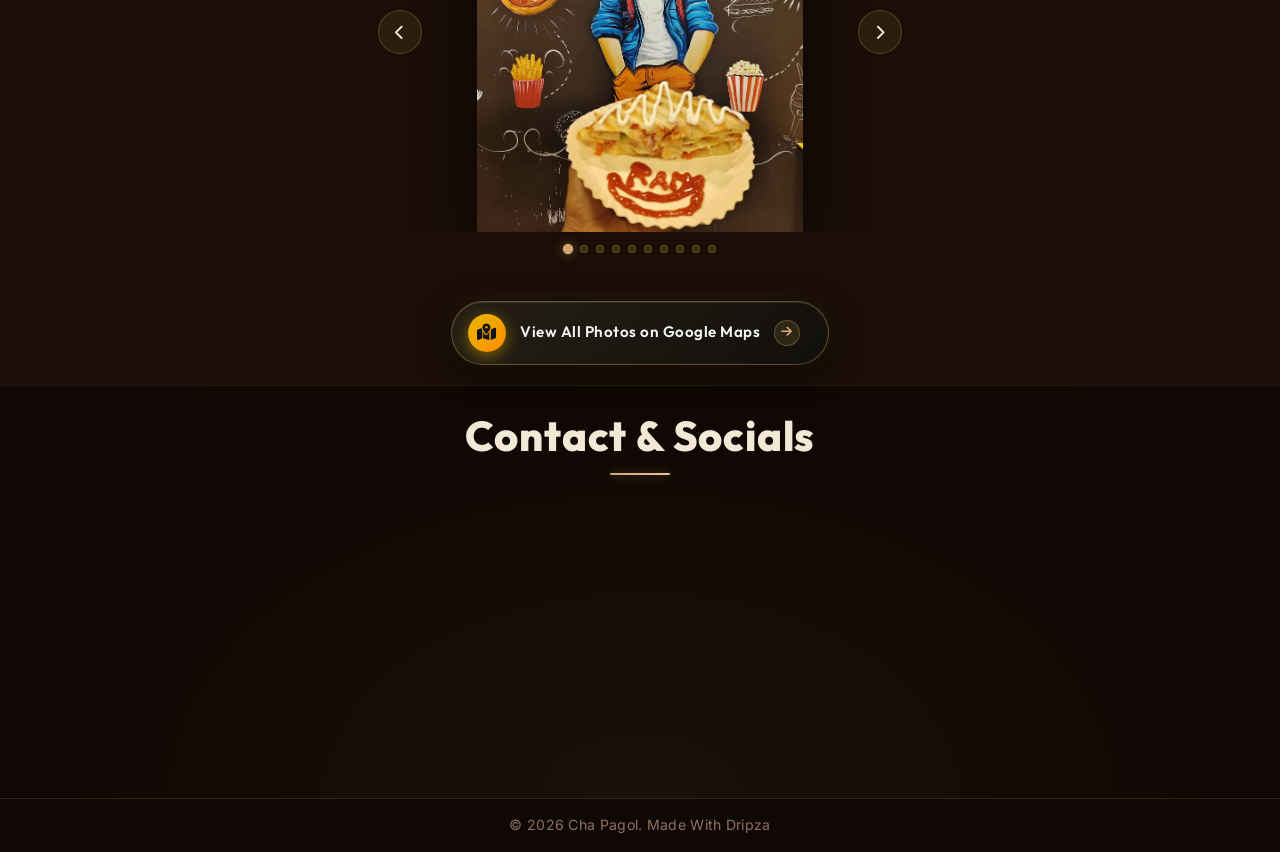
==== commit 5d88a241: "Update website files" ====
--- a/index.html
+++ b/index.html
@@ -25,12 +25,12 @@
             <img src="assets/cha_pagol_logo.webp" alt="Cha Pagol Logo" class="logo-brand-img">
             <div class="logo-text-wrapper">
                 <span class="animated-football-header" title="Mahalaya Special">
-                    <img src="assets/durga_puja_web_run_icon.webp" alt="Mahalaya Run Icon" style="object-fit: contain; filter: drop-shadow(0 0 5px rgba(255, 215, 0, 0.6));">
+                    <img src="assets/lakshmi_puja_web_run_icon.webp" alt="Mahalaya Run Icon" style="object-fit: contain; filter: drop-shadow(0 0 5px rgba(255, 215, 0, 0.6));">
                 </span>
                 <span class="logo-text">Cha Pagol</span>
             </div>
         </div>
-        <span class="rath-yatra-header-text">শুভ শারদীয়া দুর্গাপূজা</span>
+        <span class="rath-yatra-header-text">শুভ লক্ষ্মীপূজা</span>
         <ul class="nav-links">
             <li><a href="#home">Home</a></li>
             <li><a href="#menu">Menu</a></li>
@@ -42,7 +42,7 @@
             <button class="fifa-btn" id="open-promo-modal-direct-btn" title="Show Mahalaya Special Poster">
                 <div class="fifa-container">
                     <div class="fifa-magic-ring"></div>
-                    <img src="assets/durga_puja_web_icon.webp" alt="Mahalaya Special" class="fifa-svg" style="object-fit: contain;">
+                    <img src="assets/lakshmi_puja_web_icon.webp" alt="Mahalaya Special" class="fifa-svg" style="object-fit: contain;">
                 </div>
             </button>
             
@@ -55,7 +55,7 @@
     <!-- Hero Section -->
     <section id="home" class="hero">
         <div class="hero-bg banner-box">
-            <img src="assets/modern_durga_puja_greeting_banner.webp" alt="Durga Puja Festival Banner" class="active">
+            <img src="assets/lakshmi_puja_greeting_banner.webp" alt="Durga Puja Festival Banner" class="active">
             <img src="assets/hero_banner_1.webp" alt="Cha Pagol Banner 1">
             <img src="assets/hero_banner_2.webp" alt="Cha Pagol Banner 2">
             <div class="overlay"></div>
